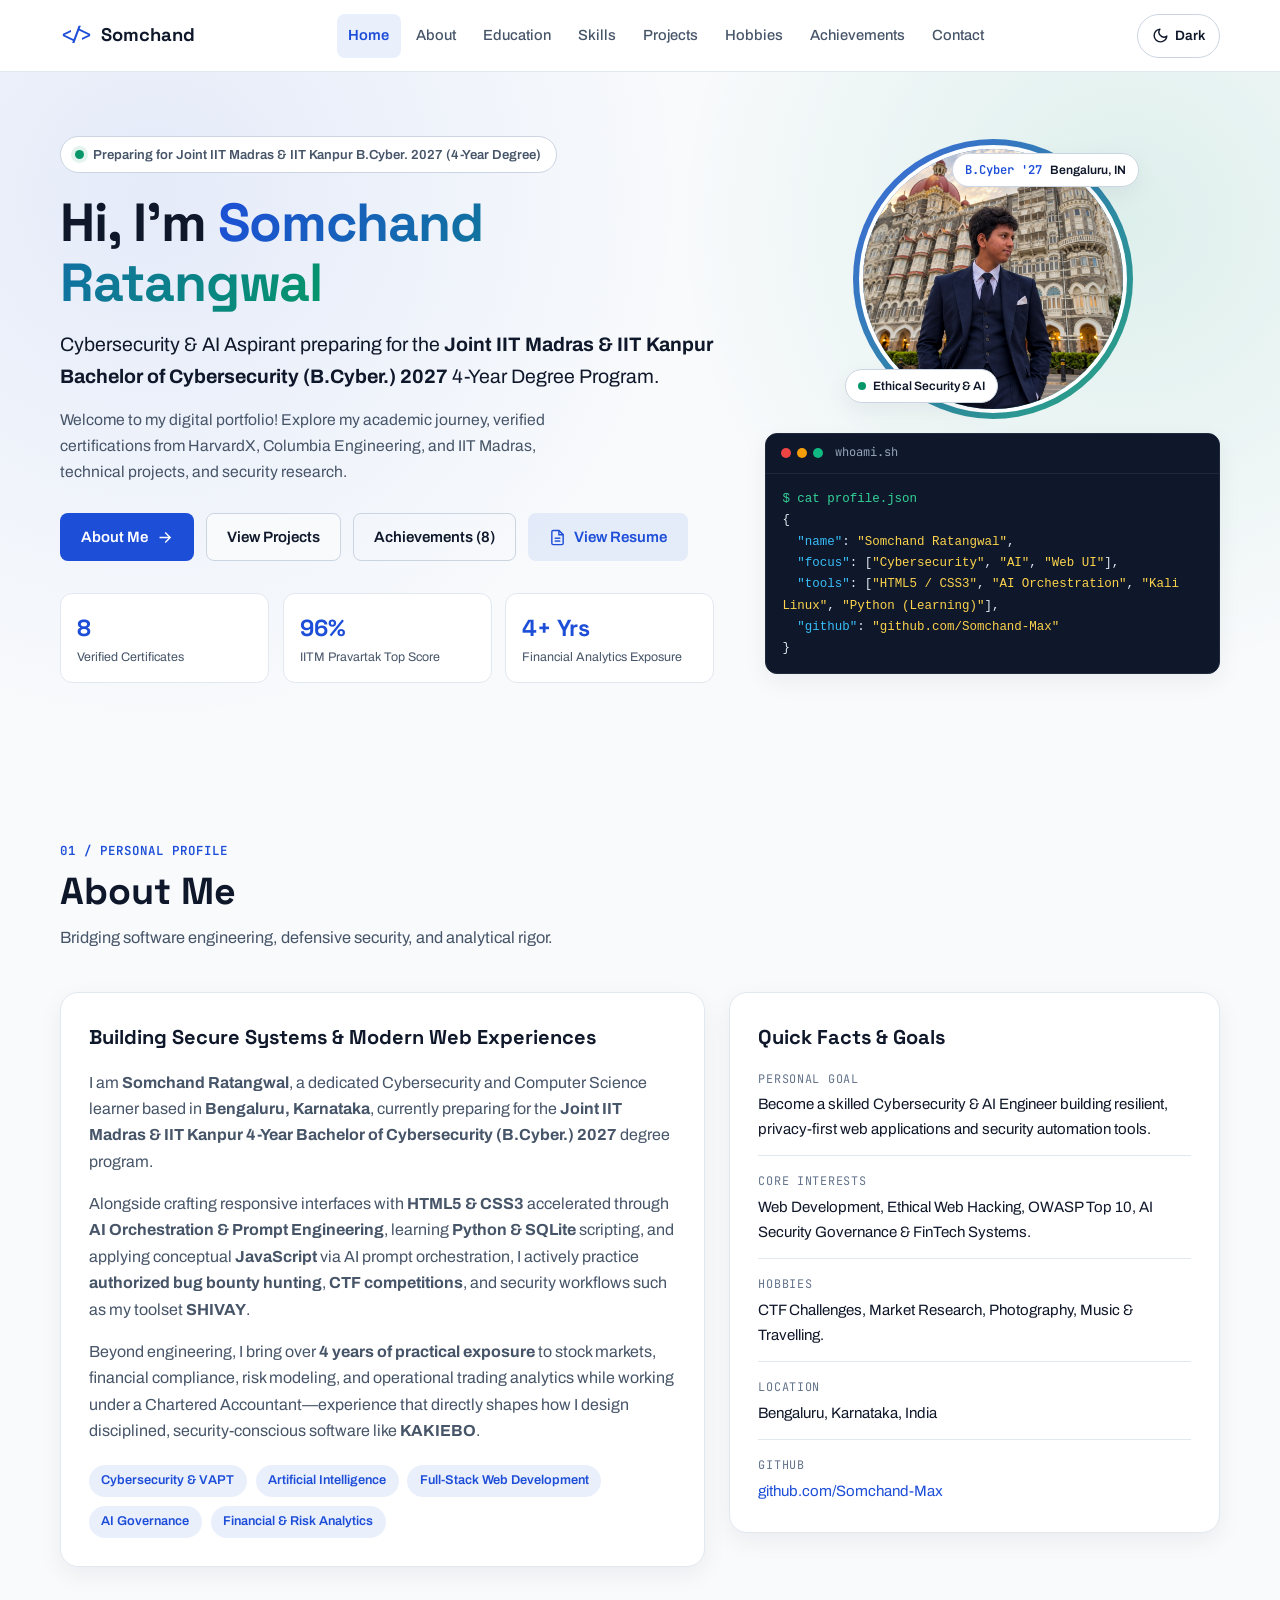
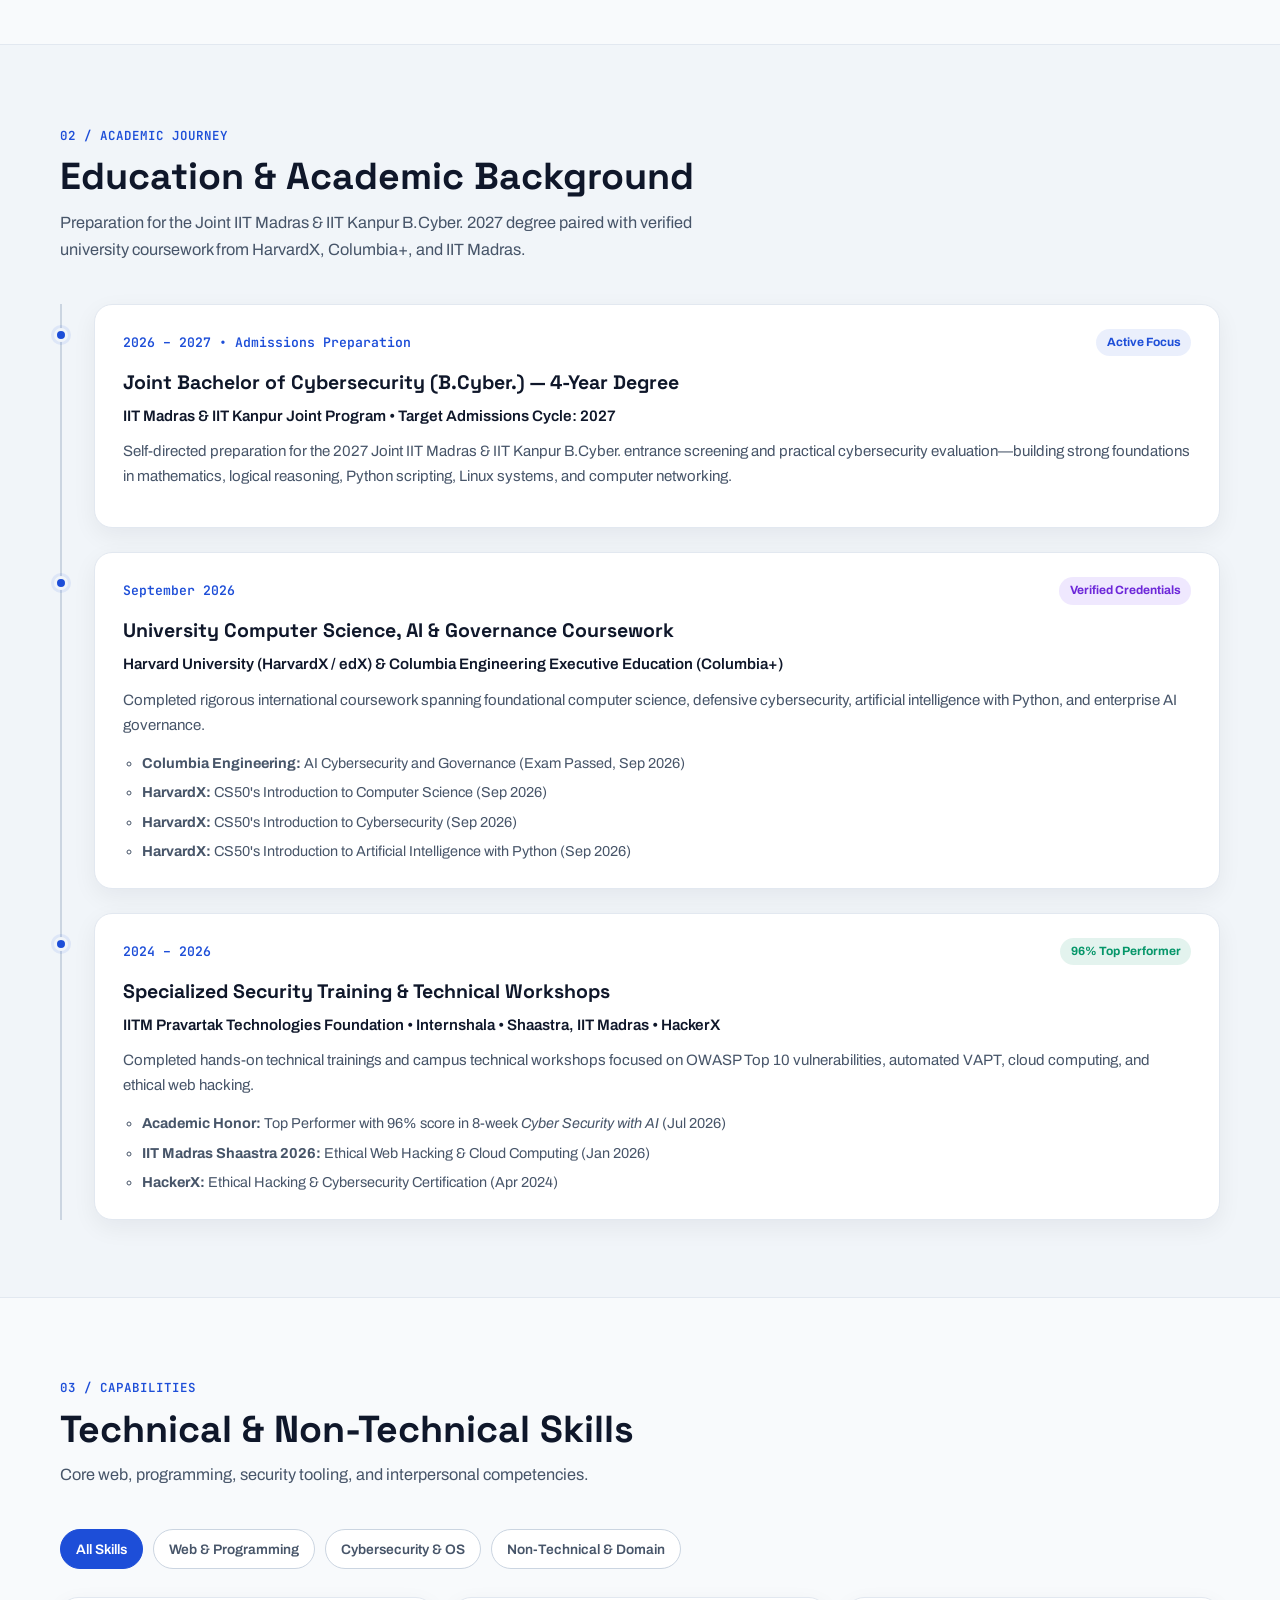
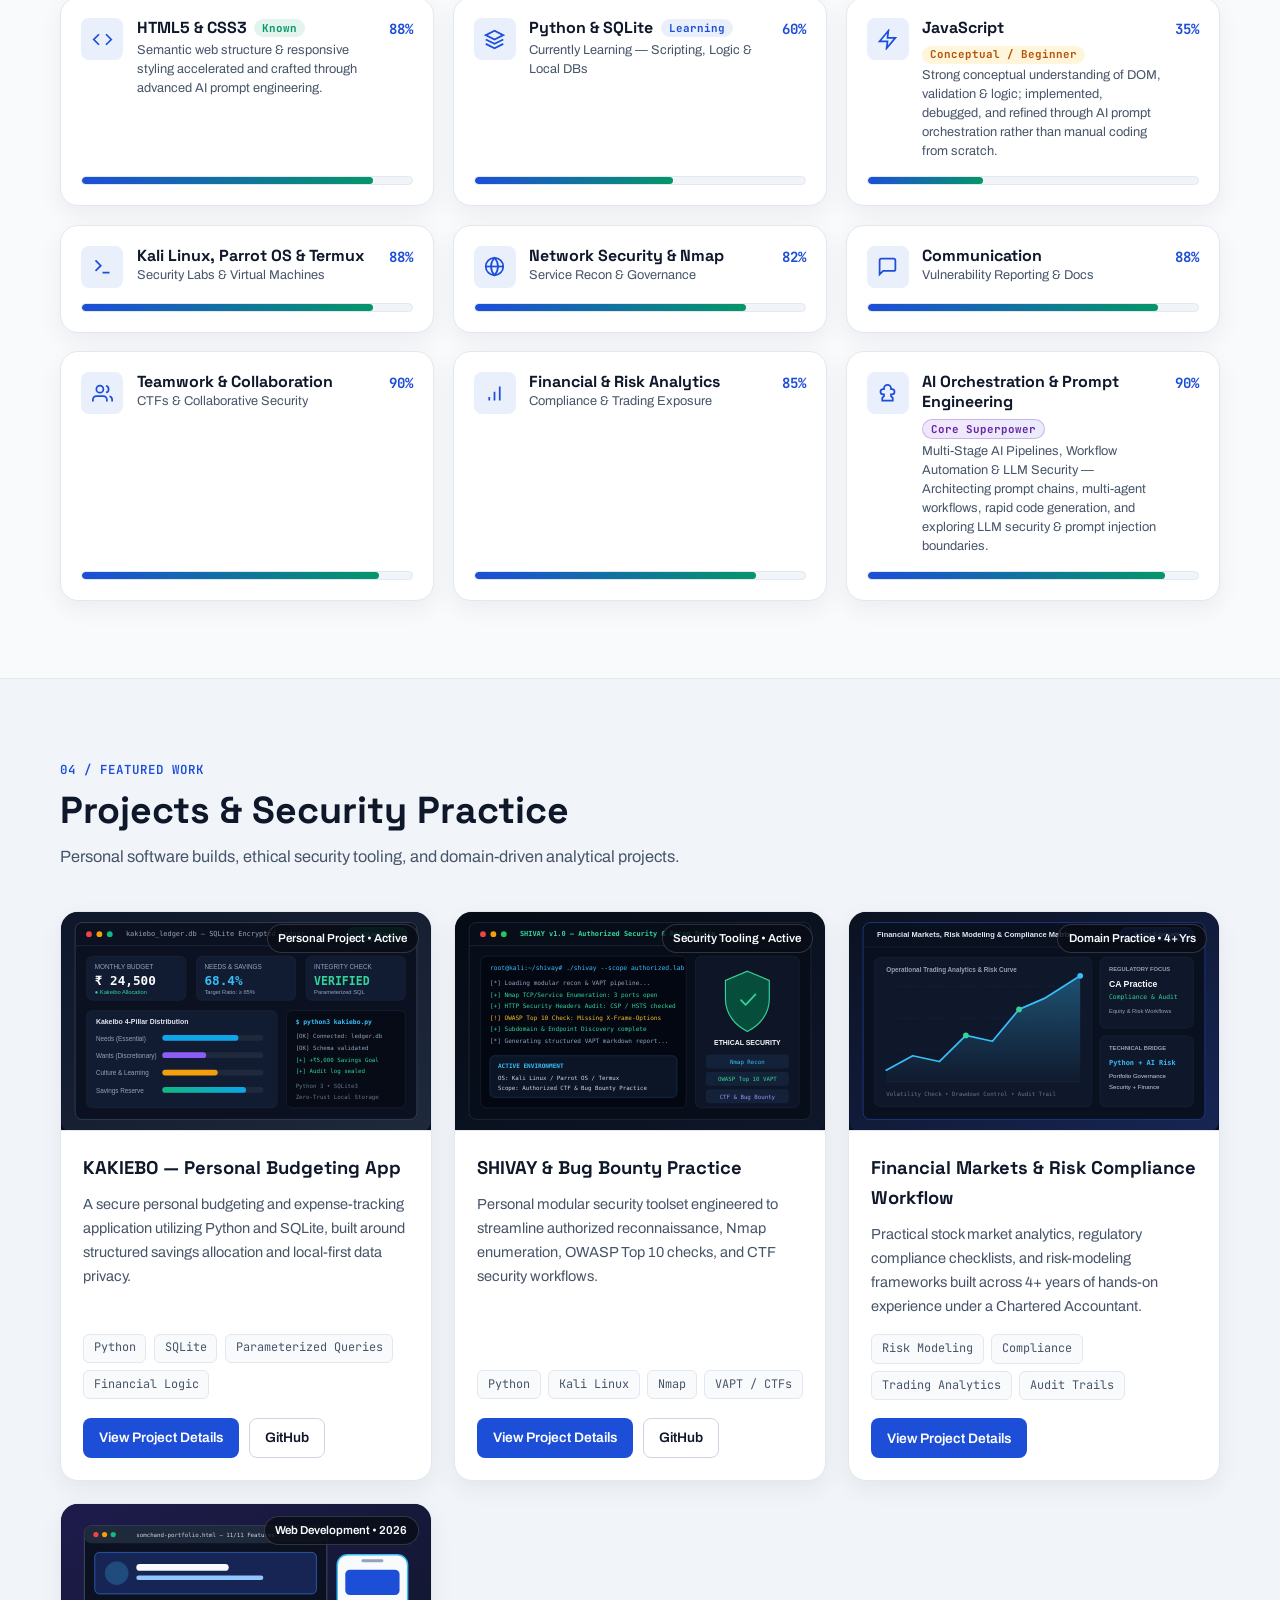
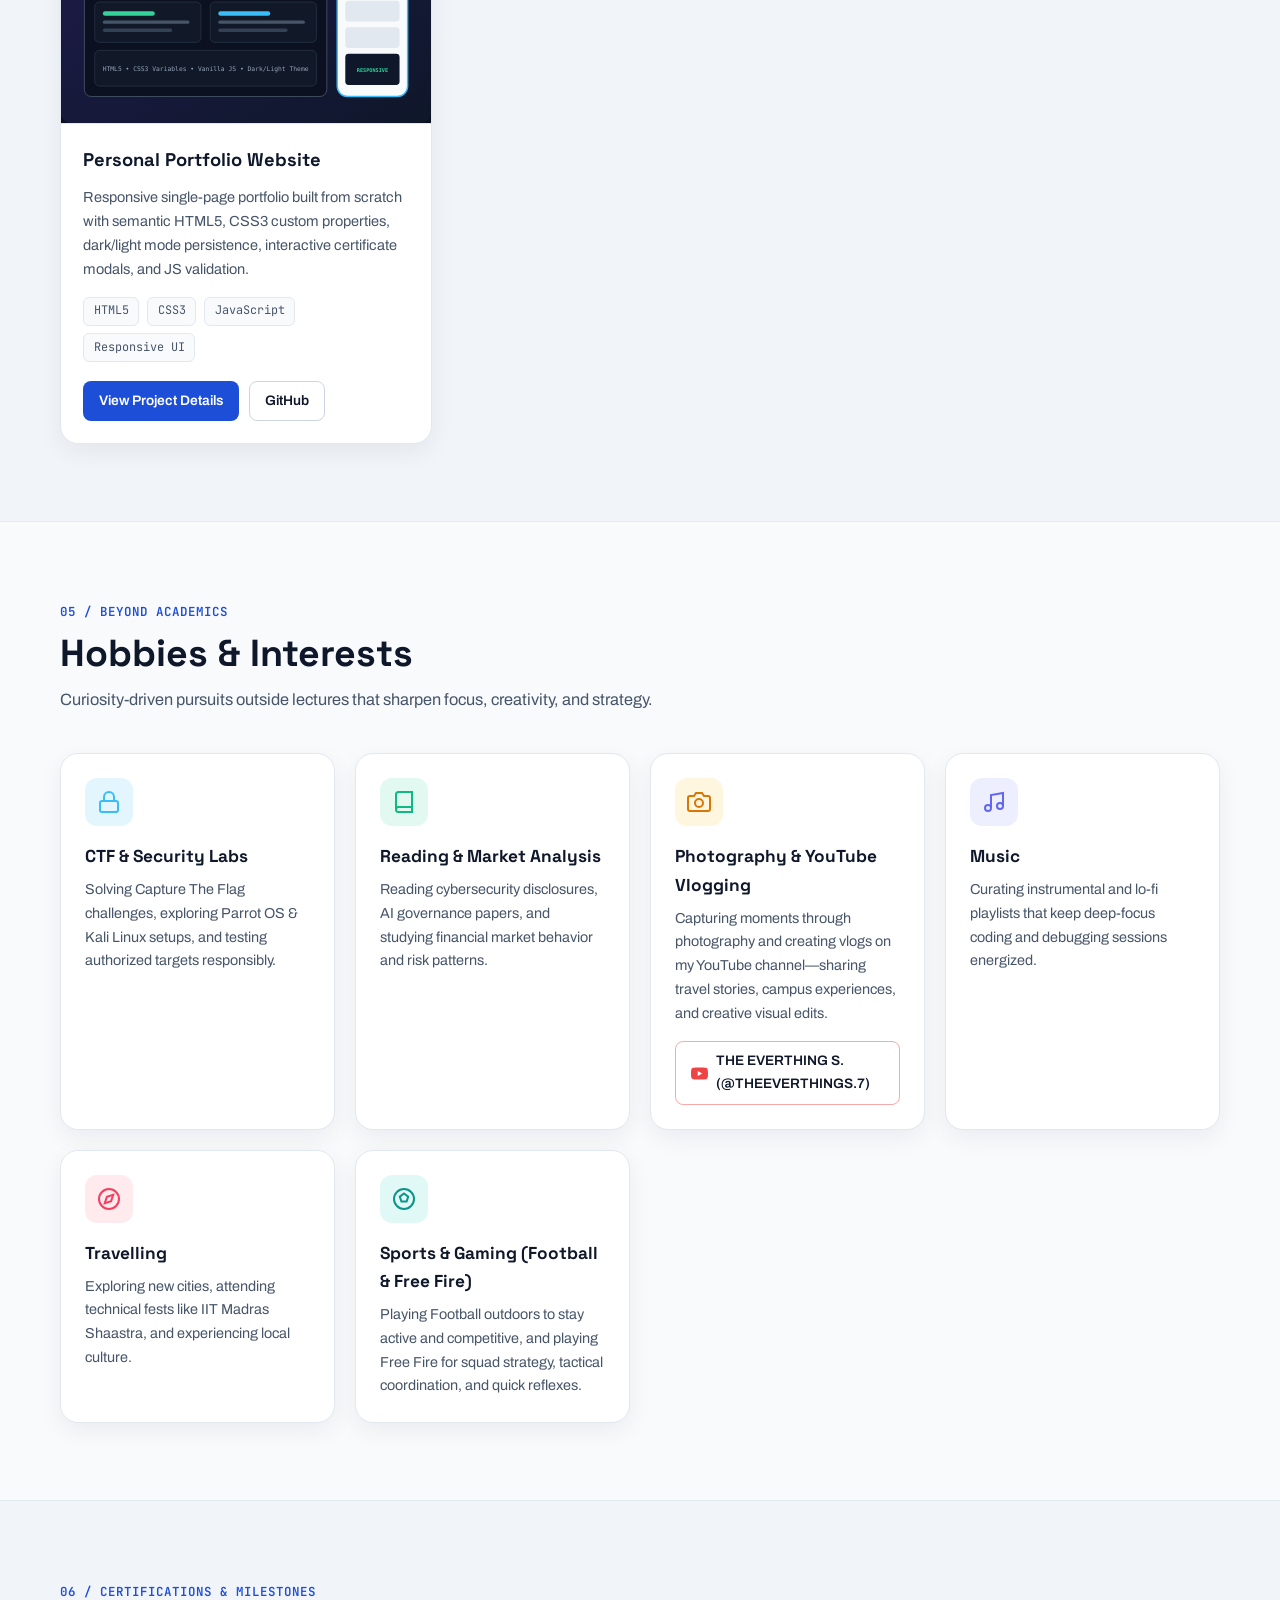
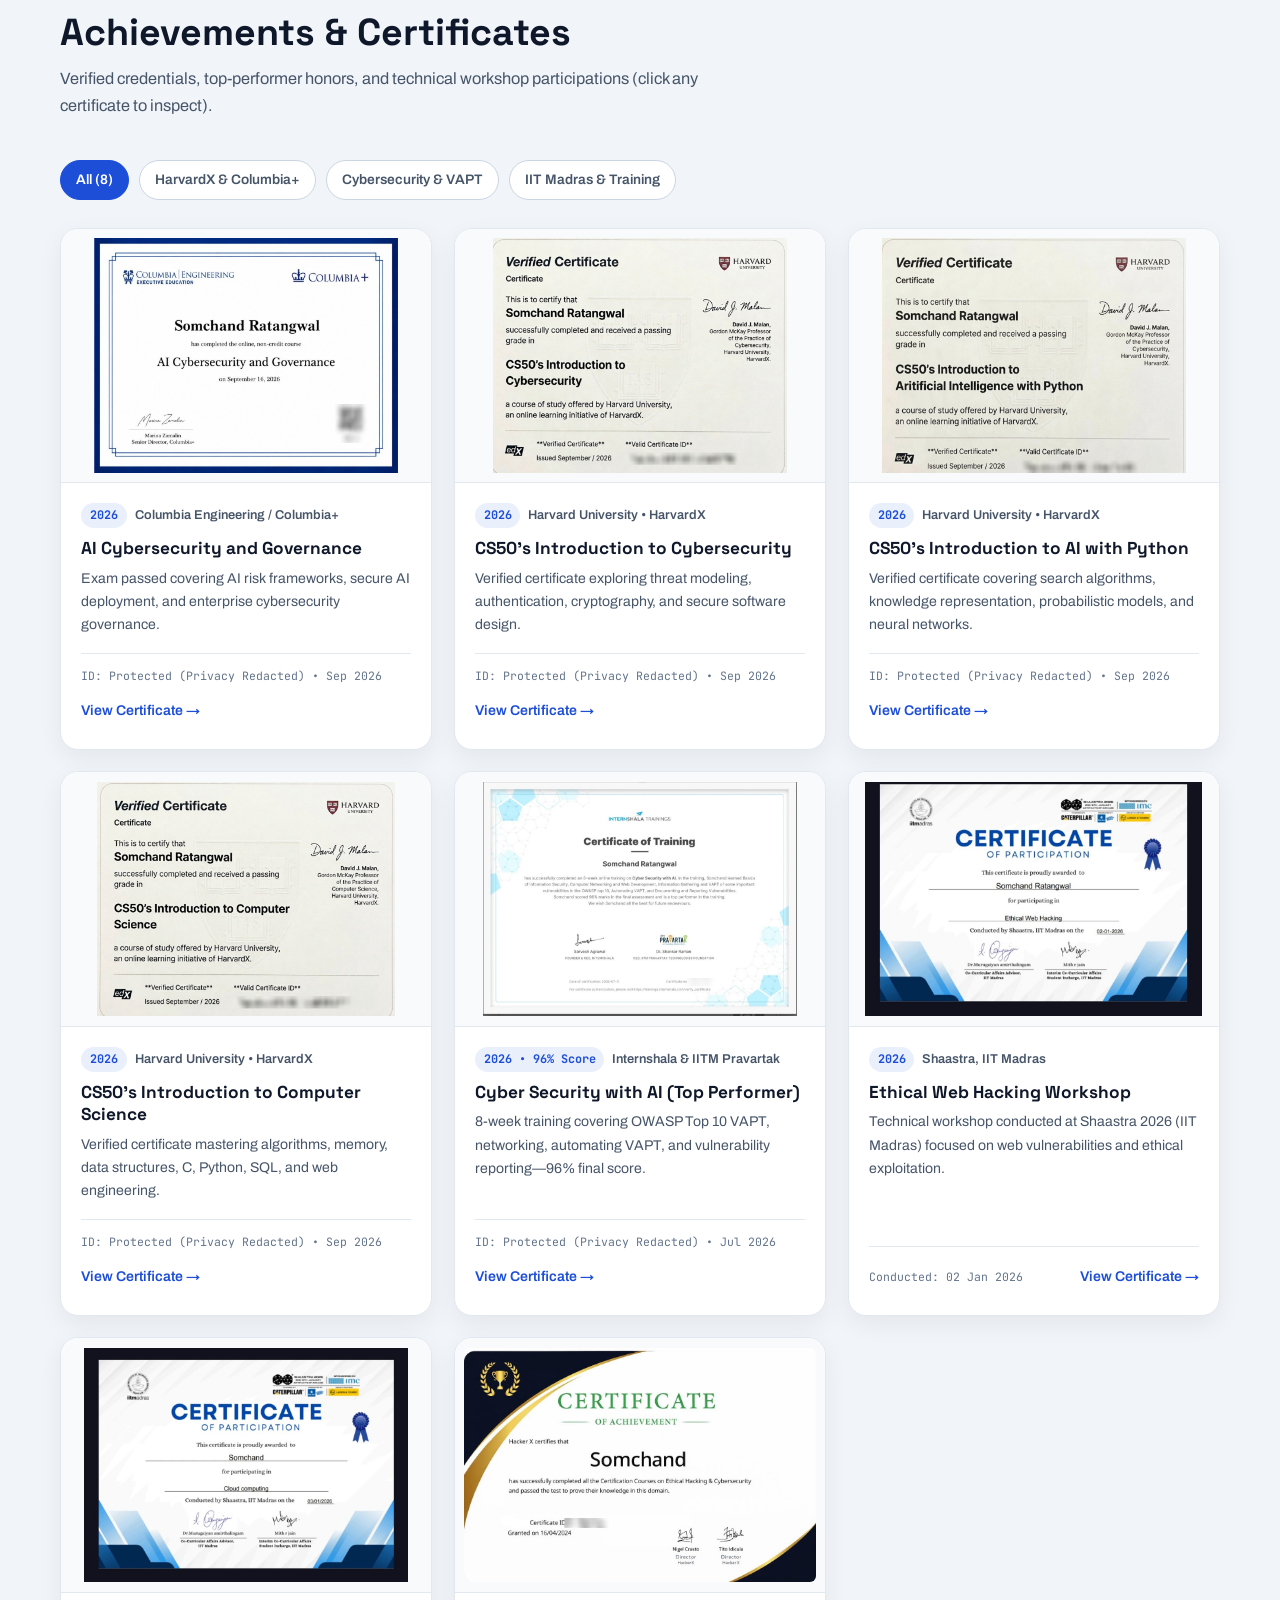
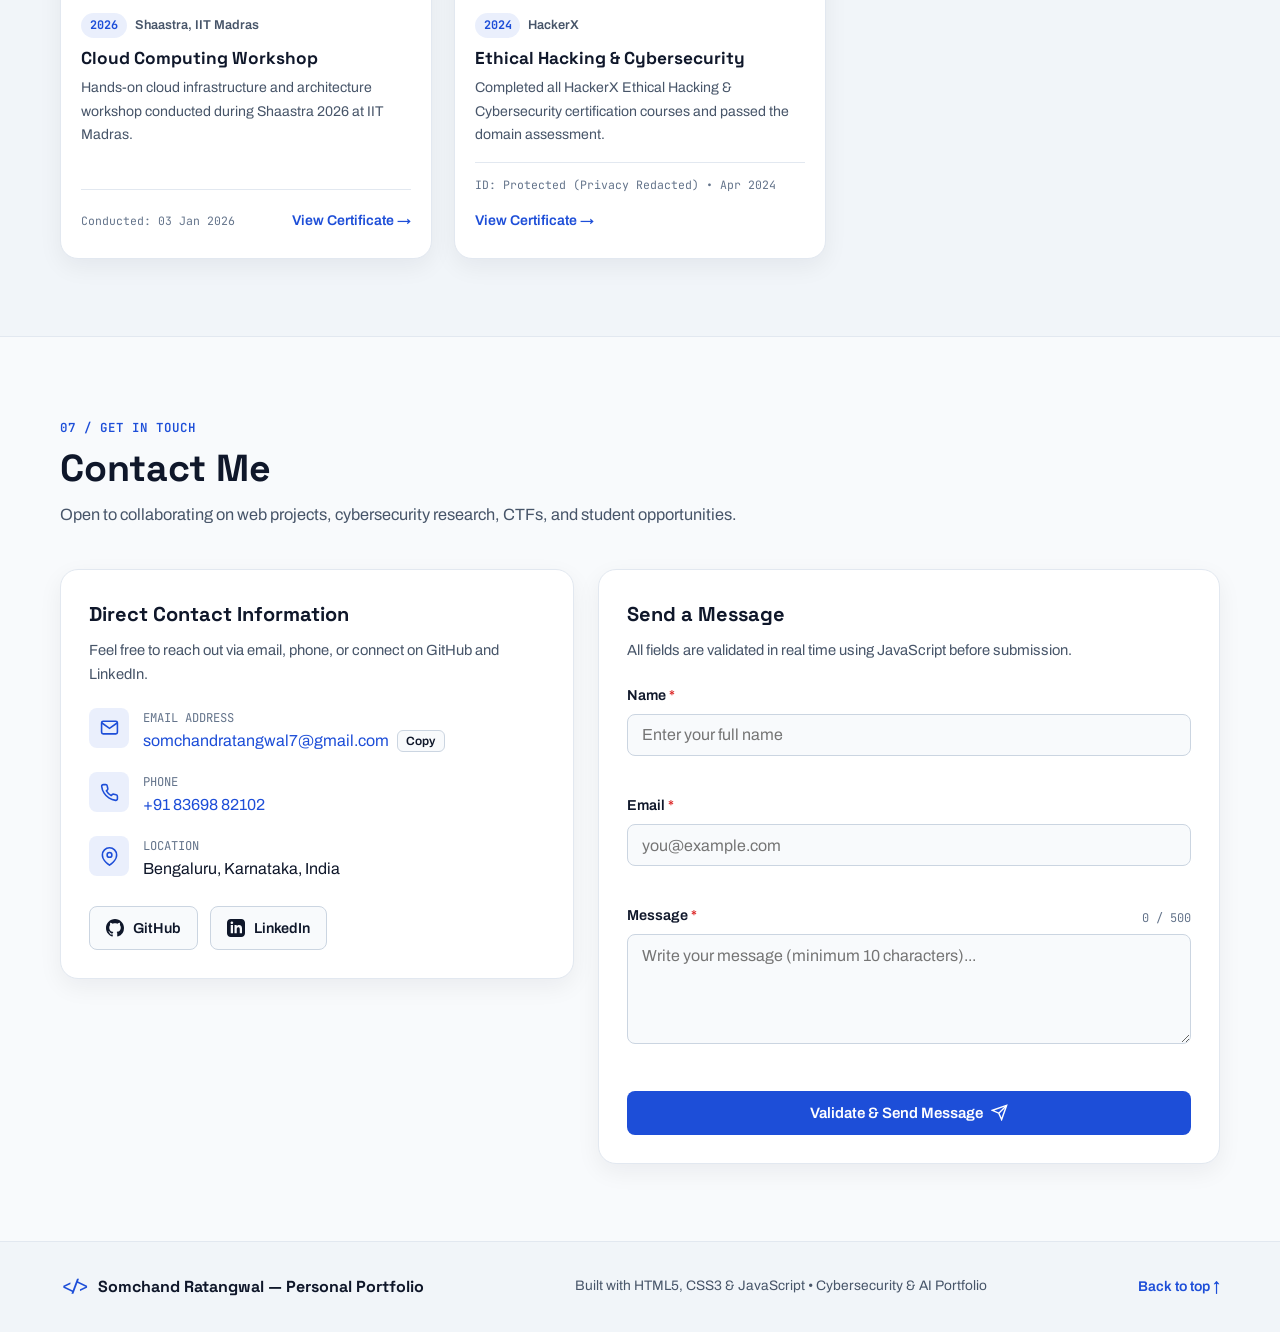
==== index.html @ d4f09bff "Add Personal Portfolio Website & Resume" ====
<!DOCTYPE html>
<html lang="en" data-theme="dark">
<head>
  <meta charset="UTF-8">
  <meta name="viewport" content="width=device-width, initial-scale=1.0">
  <meta name="description" content="Personal Portfolio Website of Somchand Ratangwal — Cybersecurity & AI Enthusiast preparing for the Joint IIT Madras & IIT Kanpur 4-Year Bachelor of Cybersecurity (B.Cyber.) 2027 program.">
  <title>Somchand Ratangwal | Cybersecurity &amp; AI Portfolio</title>

  <!-- Google Fonts (with graceful system fallbacks) -->
  <link rel="preconnect" href="https://fonts.googleapis.com">
  <link rel="preconnect" href="https://fonts.gstatic.com" crossorigin>
  <link href="https://fonts.googleapis.com/css2?family=Archivo:wght@400;500;600;700&family=JetBrains+Mono:wght@400;500;600&family=Space+Grotesk:wght@500;600;700&display=swap" rel="stylesheet">

  <link rel="stylesheet" href="css/styles.css">

  <!-- Prevent theme flash before first paint -->
  <script>
    (function () {
      try {
        var saved = localStorage.getItem('portfolio-theme');
        if (saved === 'light' || saved === 'dark') {
          document.documentElement.setAttribute('data-theme', saved);
        } else if (window.matchMedia && window.matchMedia('(prefers-color-scheme: light)').matches) {
          document.documentElement.setAttribute('data-theme', 'light');
        }
      } catch (e) {}
    })();
  </script>
</head>
<body>
  <a href="#main-content" class="skip-link">Skip to main content</a>
  <div class="scroll-progress" id="scroll-progress" aria-hidden="true"></div>

  <!-- Feature 10: Interactive Navigation + Feature 9: Dark/Light Mode Switcher -->
  <header class="site-header" id="site-header">
    <div class="container nav-container">
      <a href="#home" class="brand" aria-label="Somchand Ratangwal Home">
        <span class="brand-code">&lt;/&gt;</span>
        <span class="brand-name">Somchand</span>
      </a>

      <nav class="main-nav" id="main-nav" aria-label="Primary Navigation">
        <ul class="nav-list" id="nav-list">
          <li><a href="#home" class="nav-link active" data-section="home">Home</a></li>
          <li><a href="#about" class="nav-link" data-section="about">About</a></li>
          <li><a href="#education" class="nav-link" data-section="education">Education</a></li>
          <li><a href="#skills" class="nav-link" data-section="skills">Skills</a></li>
          <li><a href="#projects" class="nav-link" data-section="projects">Projects</a></li>
          <li><a href="#hobbies" class="nav-link" data-section="hobbies">Hobbies</a></li>
          <li><a href="#achievements" class="nav-link" data-section="achievements">Achievements</a></li>
          <li><a href="#contact" class="nav-link" data-section="contact">Contact</a></li>
        </ul>
      </nav>

      <div class="nav-actions">
        <button
          type="button"
          class="theme-toggle"
          id="theme-toggle"
          aria-label="Switch to Light Mode"
          aria-pressed="false"
          title="Toggle Dark / Light Mode"
        >
          <svg class="icon-sun" viewBox="0 0 24 24" fill="none" stroke="currentColor" stroke-width="2" stroke-linecap="round" stroke-linejoin="round" aria-hidden="true">
            <circle cx="12" cy="12" r="4"></circle>
            <path d="M12 2v2M12 20v2M4.93 4.93l1.41 1.41M17.66 17.66l1.41 1.41M2 12h2M20 12h2M6.34 17.66l-1.41 1.41M19.07 4.93l-1.41 1.41"></path>
          </svg>
          <svg class="icon-moon" viewBox="0 0 24 24" fill="none" stroke="currentColor" stroke-width="2" stroke-linecap="round" stroke-linejoin="round" aria-hidden="true">
            <path d="M21 12.79A9 9 0 1 1 11.21 3 7 7 0 0 0 21 12.79z"></path>
          </svg>
          <span class="theme-label" id="theme-label">Light</span>
        </button>

        <button
          type="button"
          class="menu-toggle"
          id="menu-toggle"
          aria-label="Open navigation menu"
          aria-expanded="false"
          aria-controls="main-nav"
        >
          <span class="menu-bar"></span>
          <span class="menu-bar"></span>
          <span class="menu-bar"></span>
        </button>
      </div>
    </div>
  </header>

  <main id="main-content">
    <!-- Feature 1: Home Section -->
    <section id="home" class="hero-section">
      <div class="container hero-grid">
        <div class="hero-content">
          <div class="hero-badge">
            <span class="status-dot" aria-hidden="true"></span>
            <span>Preparing for Joint IIT Madras &amp; IIT Kanpur B.Cyber. 2027 (4-Year Degree)</span>
          </div>

          <h1 class="hero-title">
            Hi, I&apos;m <span class="gradient-text">Somchand Ratangwal</span>
          </h1>

          <p class="hero-subtitle">
            Cybersecurity &amp; AI Aspirant preparing for the
            <strong>Joint IIT Madras &amp; IIT Kanpur Bachelor of Cybersecurity (B.Cyber.) 2027</strong>
            4-Year Degree Program.
          </p>

          <p class="hero-welcome">
            Welcome to my digital portfolio! Explore my academic journey, verified certifications from
            HarvardX, Columbia Engineering, and IIT Madras, technical projects, and security research.
          </p>

          <div class="hero-cta-group">
            <a href="#about" class="btn btn-primary">
              <span>About Me</span>
              <svg viewBox="0 0 24 24" fill="none" stroke="currentColor" stroke-width="2" aria-hidden="true"><path d="M5 12h14M13 5l7 7-7 7"/></svg>
            </a>
            <a href="#projects" class="btn btn-secondary">
              <span>View Projects</span>
            </a>
            <a href="#achievements" class="btn btn-outline">
              <span>Achievements (8)</span>
            </a>
            <button type="button" class="btn btn-ghost" id="open-resume-btn">
              <svg viewBox="0 0 24 24" fill="none" stroke="currentColor" stroke-width="2" aria-hidden="true"><path d="M14 2H6a2 2 0 0 0-2 2v16a2 2 0 0 0 2 2h12a2 2 0 0 0 2-2V8z"/><polyline points="14 2 14 8 20 8"/><line x1="16" y1="13" x2="8" y2="13"/><line x1="16" y1="17" x2="8" y2="17"/></svg>
              <span>View Resume</span>
            </button>
          </div>

          <div class="hero-metrics" aria-label="Profile Highlights">
            <div class="metric-card">
              <span class="metric-value">8</span>
              <span class="metric-label">Verified Certificates</span>
            </div>
            <div class="metric-card">
              <span class="metric-value">96%</span>
              <span class="metric-label">IITM Pravartak Top Score</span>
            </div>
            <div class="metric-card">
              <span class="metric-value">4+ Yrs</span>
              <span class="metric-label">Financial Analytics Exposure</span>
            </div>
          </div>
        </div>

        <div class="hero-visual">
          <div class="profile-frame">
            <div class="profile-glow" aria-hidden="true"></div>
            <img
              src="assets/images/profile.png"
              alt="Portrait of Somchand Ratangwal"
              class="profile-avatar"
              width="800"
              height="800"
            >
            <div class="floating-pill pill-top">
              <span class="mono-tag">B.Cyber &apos;27</span>
              <span>Bengaluru, IN</span>
            </div>
            <div class="floating-pill pill-bottom">
              <span class="shield-dot" aria-hidden="true"></span>
              <span>Ethical Security &amp; AI</span>
            </div>
          </div>

          <div class="terminal-card" aria-label="Quick Developer Summary">
            <div class="terminal-header">
              <span class="dot red"></span>
              <span class="dot amber"></span>
              <span class="dot green"></span>
              <span class="terminal-title">whoami.sh</span>
            </div>
            <pre class="terminal-body"><code><span class="t-cmd">$ cat profile.json</span>
{
  <span class="t-key">"name"</span>: <span class="t-str">"Somchand Ratangwal"</span>,
  <span class="t-key">"focus"</span>: [<span class="t-str">"Cybersecurity"</span>, <span class="t-str">"AI"</span>, <span class="t-str">"Web UI"</span>],
  <span class="t-key">"tools"</span>: [<span class="t-str">"HTML5 / CSS3"</span>, <span class="t-str">"AI Orchestration"</span>, <span class="t-str">"Kali Linux"</span>, <span class="t-str">"Python (Learning)"</span>],
  <span class="t-key">"github"</span>: <span class="t-str">"github.com/Somchand-Max"</span>
}</code></pre>
          </div>
        </div>
      </div>
    </section>

    <!-- Feature 2: About Me Section -->
    <section id="about" class="section">
      <div class="container">
        <div class="section-head">
          <span class="section-eyebrow">01 / PERSONAL PROFILE</span>
          <h2 class="section-title">About Me</h2>
          <p class="section-subtitle">
            Bridging software engineering, defensive security, and analytical rigor.
          </p>
        </div>

        <div class="about-grid">
          <article class="card about-story">
            <h3>Building Secure Systems &amp; Modern Web Experiences</h3>
            <p>
              I am <strong>Somchand Ratangwal</strong>, a dedicated Cybersecurity and Computer Science
              learner based in <strong>Bengaluru, Karnataka</strong>, currently preparing for the
              <strong>Joint IIT Madras &amp; IIT Kanpur 4-Year Bachelor of Cybersecurity (B.Cyber.) 2027</strong>
              degree program.
            </p>
            <p>
              Alongside crafting responsive interfaces with <strong>HTML5 &amp; CSS3</strong> accelerated
              through <strong>AI Orchestration &amp; Prompt Engineering</strong>, learning
              <strong>Python &amp; SQLite</strong> scripting, and applying conceptual <strong>JavaScript</strong>
              via AI prompt orchestration, I actively practice <strong>authorized bug bounty hunting</strong>,
              <strong>CTF competitions</strong>, and security workflows such as my toolset <strong>SHIVAY</strong>.
            </p>
            <p>
              Beyond engineering, I bring over <strong>4 years of practical exposure</strong> to
              stock markets, financial compliance, risk modeling, and operational trading analytics
              while working under a Chartered Accountant—experience that directly shapes how I
              design disciplined, security-conscious software like <strong>KAKIEBO</strong>.
            </p>

            <div class="focus-tags" aria-label="Areas of Interest">
              <span class="tag">Cybersecurity &amp; VAPT</span>
              <span class="tag">Artificial Intelligence</span>
              <span class="tag">Full-Stack Web Development</span>
              <span class="tag">AI Governance</span>
              <span class="tag">Financial &amp; Risk Analytics</span>
            </div>
          </article>

          <aside class="about-side">
            <div class="card info-panel">
              <h3>Quick Facts &amp; Goals</h3>
              <dl class="fact-list">
                <div class="fact-row">
                  <dt>Personal Goal</dt>
                  <dd>Become a skilled Cybersecurity &amp; AI Engineer building resilient, privacy-first web applications and security automation tools.</dd>
                </div>
                <div class="fact-row">
                  <dt>Core Interests</dt>
                  <dd>Web Development, Ethical Web Hacking, OWASP Top 10, AI Security Governance &amp; FinTech Systems.</dd>
                </div>
                <div class="fact-row">
                  <dt>Hobbies</dt>
                  <dd>CTF Challenges, Market Research, Photography, Music &amp; Travelling.</dd>
                </div>
                <div class="fact-row">
                  <dt>Location</dt>
                  <dd>Bengaluru, Karnataka, India</dd>
                </div>
                <div class="fact-row">
                  <dt>GitHub</dt>
                  <dd><a href="https://github.com/Somchand-Max" target="_blank" rel="noopener noreferrer">github.com/Somchand-Max</a></dd>
                </div>
              </dl>
            </div>
          </aside>
        </div>
      </div>
    </section>

    <!-- Feature 3: Education Section -->
    <section id="education" class="section section-alt">
      <div class="container">
        <div class="section-head">
          <span class="section-eyebrow">02 / ACADEMIC JOURNEY</span>
          <h2 class="section-title">Education &amp; Academic Background</h2>
          <p class="section-subtitle">
            Preparation for the Joint IIT Madras &amp; IIT Kanpur B.Cyber. 2027 degree paired with verified university coursework from HarvardX, Columbia+, and IIT Madras.
          </p>
        </div>

        <ol class="timeline">
          <li class="timeline-item">
            <div class="timeline-marker" aria-hidden="true"></div>
            <article class="card timeline-card">
              <div class="timeline-top">
                <span class="timeline-period">2026 – 2027 • Admissions Preparation</span>
                <span class="badge badge-primary">Active Focus</span>
              </div>
              <h3>Joint Bachelor of Cybersecurity (B.Cyber.) — 4-Year Degree</h3>
              <p class="timeline-org">
                IIT Madras &amp; IIT Kanpur Joint Program • Target Admissions Cycle: 2027
              </p>
              <p class="timeline-desc">
                Self-directed preparation for the 2027 Joint IIT Madras &amp; IIT Kanpur B.Cyber.
                entrance screening and practical cybersecurity evaluation—building strong foundations
                in mathematics, logical reasoning, Python scripting, Linux systems, and computer networking.
              </p>
            </article>
          </li>

          <li class="timeline-item">
            <div class="timeline-marker" aria-hidden="true"></div>
            <article class="card timeline-card">
              <div class="timeline-top">
                <span class="timeline-period">September 2026</span>
                <span class="badge badge-accent">Verified Credentials</span>
              </div>
              <h3>University Computer Science, AI &amp; Governance Coursework</h3>
              <p class="timeline-org">
                Harvard University (HarvardX / edX) &amp; Columbia Engineering Executive Education (Columbia+)
              </p>
              <p class="timeline-desc">
                Completed rigorous international coursework spanning foundational computer science,
                defensive cybersecurity, artificial intelligence with Python, and enterprise AI governance.
              </p>
              <ul class="timeline-highlights">
                <li><strong>Columbia Engineering:</strong> AI Cybersecurity and Governance (Exam Passed, Sep 2026)</li>
                <li><strong>HarvardX:</strong> CS50&apos;s Introduction to Computer Science (Sep 2026)</li>
                <li><strong>HarvardX:</strong> CS50&apos;s Introduction to Cybersecurity (Sep 2026)</li>
                <li><strong>HarvardX:</strong> CS50&apos;s Introduction to Artificial Intelligence with Python (Sep 2026)</li>
              </ul>
            </article>
          </li>

          <li class="timeline-item">
            <div class="timeline-marker" aria-hidden="true"></div>
            <article class="card timeline-card">
              <div class="timeline-top">
                <span class="timeline-period">2024 – 2026</span>
                <span class="badge badge-success">96% Top Performer</span>
              </div>
              <h3>Specialized Security Training &amp; Technical Workshops</h3>
              <p class="timeline-org">
                IITM Pravartak Technologies Foundation • Internshala • Shaastra, IIT Madras • HackerX
              </p>
              <p class="timeline-desc">
                Completed hands-on technical trainings and campus technical workshops focused on
                OWASP Top 10 vulnerabilities, automated VAPT, cloud computing, and ethical web hacking.
              </p>
              <ul class="timeline-highlights">
                <li><strong>Academic Honor:</strong> Top Performer with 96% score in 8-week <em>Cyber Security with AI</em> (Jul 2026)</li>
                <li><strong>IIT Madras Shaastra 2026:</strong> Ethical Web Hacking &amp; Cloud Computing (Jan 2026)</li>
                <li><strong>HackerX:</strong> Ethical Hacking &amp; Cybersecurity Certification (Apr 2024)</li>
              </ul>
            </article>
          </li>
        </ol>
      </div>
    </section>

    <!-- Feature 4: Skills Section -->
    <section id="skills" class="section">
      <div class="container">
        <div class="section-head">
          <span class="section-eyebrow">03 / CAPABILITIES</span>
          <h2 class="section-title">Technical &amp; Non-Technical Skills</h2>
          <p class="section-subtitle">
            Core web, programming, security tooling, and interpersonal competencies.
          </p>
        </div>

        <div class="filter-bar" role="group" aria-label="Filter skills by category">
          <button type="button" class="filter-btn active" data-skill-filter="all" aria-pressed="true">All Skills</button>
          <button type="button" class="filter-btn" data-skill-filter="web-dev" aria-pressed="false">Web &amp; Programming</button>
          <button type="button" class="filter-btn" data-skill-filter="security" aria-pressed="false">Cybersecurity &amp; OS</button>
          <button type="button" class="filter-btn" data-skill-filter="soft" aria-pressed="false">Non-Technical &amp; Domain</button>
        </div>

        <div class="skills-grid" id="skills-grid">
          <!-- Web & Programming -->
          <article class="card skill-card" data-skill-category="web-dev">
            <div class="skill-top">
              <div class="skill-icon" aria-hidden="true">
                <svg viewBox="0 0 24 24" fill="none" stroke="currentColor" stroke-width="2"><polyline points="16 18 22 12 16 6"/><polyline points="8 6 2 12 8 18"/></svg>
              </div>
              <div class="skill-meta">
                <div class="skill-title-row">
                  <h3>HTML5 &amp; CSS3</h3>
                  <span class="skill-level-badge level-strong">Known</span>
                </div>
                <span>Semantic web structure &amp; responsive styling accelerated and crafted through advanced AI prompt engineering.</span>
              </div>
              <span class="skill-percent">88%</span>
            </div>
            <div class="progress-track" role="progressbar" aria-valuenow="88" aria-valuemin="0" aria-valuemax="100" aria-label="HTML5 and CSS3 proficiency 88 percent">
              <div class="progress-fill" data-level="88"></div>
            </div>
          </article>

          <article class="card skill-card" data-skill-category="web-dev">
            <div class="skill-top">
              <div class="skill-icon" aria-hidden="true">
                <svg viewBox="0 0 24 24" fill="none" stroke="currentColor" stroke-width="2"><path d="M12 2L2 7l10 5 10-5-10-5z"/><path d="M2 17l10 5 10-5"/><path d="M2 12l10 5 10-5"/></svg>
              </div>
              <div class="skill-meta">
                <div class="skill-title-row">
                  <h3>Python &amp; SQLite</h3>
                  <span class="skill-level-badge level-learning">Learning</span>
                </div>
                <span>Currently Learning — Scripting, Logic &amp; Local DBs</span>
              </div>
              <span class="skill-percent">60%</span>
            </div>
            <div class="progress-track" role="progressbar" aria-valuenow="60" aria-valuemin="0" aria-valuemax="100" aria-label="Python and SQLite proficiency 60 percent">
              <div class="progress-fill" data-level="60"></div>
            </div>
          </article>

          <article class="card skill-card" data-skill-category="web-dev">
            <div class="skill-top">
              <div class="skill-icon" aria-hidden="true">
                <svg viewBox="0 0 24 24" fill="none" stroke="currentColor" stroke-width="2"><polygon points="13 2 3 14 12 14 11 22 21 10 12 10 13 2"/></svg>
              </div>
              <div class="skill-meta">
                <div class="skill-title-row">
                  <h3>JavaScript</h3>
                  <span class="skill-level-badge level-beginner">Conceptual / Beginner</span>
                </div>
                <span>Strong conceptual understanding of DOM, validation &amp; logic; implemented, debugged, and refined through AI prompt orchestration rather than manual coding from scratch.</span>
              </div>
              <span class="skill-percent">35%</span>
            </div>
            <div class="progress-track" role="progressbar" aria-valuenow="35" aria-valuemin="0" aria-valuemax="100" aria-label="JavaScript proficiency 35 percent">
              <div class="progress-fill" data-level="35"></div>
            </div>
          </article>

          <!-- Cybersecurity & OS -->
          <article class="card skill-card" data-skill-category="security">
            <div class="skill-top">
              <div class="skill-icon" aria-hidden="true">
                <svg viewBox="0 0 24 24" fill="none" stroke="currentColor" stroke-width="2"><polyline points="4 17 10 11 4 5"/><line x1="12" y1="19" x2="20" y2="19"/></svg>
              </div>
              <div class="skill-meta">
                <h3>Kali Linux, Parrot OS &amp; Termux</h3>
                <span>Security Labs &amp; Virtual Machines</span>
              </div>
              <span class="skill-percent">88%</span>
            </div>
            <div class="progress-track" role="progressbar" aria-valuenow="88" aria-valuemin="0" aria-valuemax="100" aria-label="Kali Linux, Parrot OS and Termux proficiency 88 percent">
              <div class="progress-fill" data-level="88"></div>
            </div>
          </article>

          <article class="card skill-card" data-skill-category="security">
            <div class="skill-top">
              <div class="skill-icon" aria-hidden="true">
                <svg viewBox="0 0 24 24" fill="none" stroke="currentColor" stroke-width="2"><circle cx="12" cy="12" r="10"/><line x1="2" y1="12" x2="22" y2="12"/><path d="M12 2a15.3 15.3 0 0 1 4 10 15.3 15.3 0 0 1-4 10 15.3 15.3 0 0 1-4-10 15.3 15.3 0 0 1 4-10z"/></svg>
              </div>
              <div class="skill-meta">
                <h3>Network Security &amp; Nmap</h3>
                <span>Service Recon &amp; Governance</span>
              </div>
              <span class="skill-percent">82%</span>
            </div>
            <div class="progress-track" role="progressbar" aria-valuenow="82" aria-valuemin="0" aria-valuemax="100" aria-label="Network Security and Nmap proficiency 82 percent">
              <div class="progress-fill" data-level="82"></div>
            </div>
          </article>

          <!-- Non-Technical & Domain -->
          <article class="card skill-card" data-skill-category="soft">
            <div class="skill-top">
              <div class="skill-icon" aria-hidden="true">
                <svg viewBox="0 0 24 24" fill="none" stroke="currentColor" stroke-width="2"><path d="M21 15a2 2 0 0 1-2 2H7l-4 4V5a2 2 0 0 1 2-2h14a2 2 0 0 1 2 2z"/></svg>
              </div>
              <div class="skill-meta">
                <h3>Communication</h3>
                <span>Vulnerability Reporting &amp; Docs</span>
              </div>
              <span class="skill-percent">88%</span>
            </div>
            <div class="progress-track" role="progressbar" aria-valuenow="88" aria-valuemin="0" aria-valuemax="100" aria-label="Communication proficiency 88 percent">
              <div class="progress-fill" data-level="88"></div>
            </div>
          </article>

          <article class="card skill-card" data-skill-category="soft">
            <div class="skill-top">
              <div class="skill-icon" aria-hidden="true">
                <svg viewBox="0 0 24 24" fill="none" stroke="currentColor" stroke-width="2"><path d="M17 21v-2a4 4 0 0 0-4-4H5a4 4 0 0 0-4 4v2"/><circle cx="9" cy="7" r="4"/><path d="M23 21v-2a4 4 0 0 0-3-3.87"/><path d="M16 3.13a4 4 0 0 1 0 7.75"/></svg>
              </div>
              <div class="skill-meta">
                <h3>Teamwork &amp; Collaboration</h3>
                <span>CTFs &amp; Collaborative Security</span>
              </div>
              <span class="skill-percent">90%</span>
            </div>
            <div class="progress-track" role="progressbar" aria-valuenow="90" aria-valuemin="0" aria-valuemax="100" aria-label="Teamwork proficiency 90 percent">
              <div class="progress-fill" data-level="90"></div>
            </div>
          </article>

          <article class="card skill-card" data-skill-category="soft">
            <div class="skill-top">
              <div class="skill-icon" aria-hidden="true">
                <svg viewBox="0 0 24 24" fill="none" stroke="currentColor" stroke-width="2"><line x1="12" y1="20" x2="12" y2="10"/><line x1="18" y1="20" x2="18" y2="4"/><line x1="6" y1="20" x2="6" y2="16"/></svg>
              </div>
              <div class="skill-meta">
                <h3>Financial &amp; Risk Analytics</h3>
                <span>Compliance &amp; Trading Exposure</span>
              </div>
              <span class="skill-percent">85%</span>
            </div>
            <div class="progress-track" role="progressbar" aria-valuenow="85" aria-valuemin="0" aria-valuemax="100" aria-label="Financial and Risk Analytics proficiency 85 percent">
              <div class="progress-fill" data-level="85"></div>
            </div>
          </article>

          <!-- Core Superpower: AI Orchestration & Prompt Engineering -->
          <article class="card skill-card" data-skill-category="web-dev security">
            <div class="skill-top">
              <div class="skill-icon" aria-hidden="true">
                <svg viewBox="0 0 24 24" fill="none" stroke="currentColor" stroke-width="2"><path d="M12 2a4 4 0 0 1 4 4v1h1a3 3 0 0 1 0 6h-1v2l2 2v3H6v-3l2-2v-2H7a3 3 0 0 1 0-6h1V6a4 4 0 0 1 4-4z"/></svg>
              </div>
              <div class="skill-meta">
                <div class="skill-title-row">
                  <h3>AI Orchestration &amp; Prompt Engineering</h3>
                  <span class="skill-level-badge level-superpower">Core Superpower</span>
                </div>
                <span>Multi-Stage AI Pipelines, Workflow Automation &amp; LLM Security &mdash; Architecting prompt chains, multi-agent workflows, rapid code generation, and exploring LLM security &amp; prompt injection boundaries.</span>
              </div>
              <span class="skill-percent">90%</span>
            </div>
            <div class="progress-track" role="progressbar" aria-valuenow="90" aria-valuemin="0" aria-valuemax="100" aria-label="AI Orchestration and Prompt Engineering proficiency 90 percent">
              <div class="progress-fill" data-level="90"></div>
            </div>
          </article>
        </div>
      </div>
    </section>

    <!-- Feature 5: Projects Section -->
    <section id="projects" class="section section-alt">
      <div class="container">
        <div class="section-head">
          <span class="section-eyebrow">04 / FEATURED WORK</span>
          <h2 class="section-title">Projects &amp; Security Practice</h2>
          <p class="section-subtitle">
            Personal software builds, ethical security tooling, and domain-driven analytical projects.
          </p>
        </div>

        <div class="projects-grid">
          <article class="card project-card">
            <div class="project-media">
              <img src="assets/images/projects/kakiebo-budget-app.svg" alt="KAKIEBO Personal Budgeting App preview" loading="lazy">
              <span class="project-badge">Personal Project • Active</span>
            </div>
            <div class="project-body">
              <h3>KAKIEBO — Personal Budgeting App</h3>
              <p>
                A secure personal budgeting and expense-tracking application utilizing Python and SQLite,
                built around structured savings allocation and local-first data privacy.
              </p>
              <ul class="tech-list" aria-label="Technologies used">
                <li>Python</li>
                <li>SQLite</li>
                <li>Parameterized Queries</li>
                <li>Financial Logic</li>
              </ul>
              <div class="project-actions">
                <button type="button" class="btn btn-primary btn-sm project-detail-btn" data-project="kakiebo">
                  View Project Details
                </button>
                <a href="https://github.com/Somchand-Max" target="_blank" rel="noopener noreferrer" class="btn btn-outline btn-sm">
                  GitHub
                </a>
              </div>
            </div>
          </article>

          <article class="card project-card">
            <div class="project-media">
              <img src="assets/images/projects/shivay-security-toolkit.svg" alt="SHIVAY Security Toolset and Bug Bounty Practice preview" loading="lazy">
              <span class="project-badge">Security Tooling • Active</span>
            </div>
            <div class="project-body">
              <h3>SHIVAY &amp; Bug Bounty Practice</h3>
              <p>
                Personal modular security toolset engineered to streamline authorized reconnaissance,
                Nmap enumeration, OWASP Top 10 checks, and CTF security workflows.
              </p>
              <ul class="tech-list" aria-label="Technologies used">
                <li>Python</li>
                <li>Kali Linux</li>
                <li>Nmap</li>
                <li>VAPT / CTFs</li>
              </ul>
              <div class="project-actions">
                <button type="button" class="btn btn-primary btn-sm project-detail-btn" data-project="shivay">
                  View Project Details
                </button>
                <a href="https://github.com/Somchand-Max" target="_blank" rel="noopener noreferrer" class="btn btn-outline btn-sm">
                  GitHub
                </a>
              </div>
            </div>
          </article>

          <article class="card project-card">
            <div class="project-media">
              <img src="assets/images/projects/financial-analytics.svg" alt="Financial Markets Compliance and Risk Analytics preview" loading="lazy">
              <span class="project-badge">Domain Practice • 4+ Yrs</span>
            </div>
            <div class="project-body">
              <h3>Financial Markets &amp; Risk Compliance Workflow</h3>
              <p>
                Practical stock market analytics, regulatory compliance checklists, and risk-modeling
                frameworks built across 4+ years of hands-on experience under a Chartered Accountant.
              </p>
              <ul class="tech-list" aria-label="Technologies used">
                <li>Risk Modeling</li>
                <li>Compliance</li>
                <li>Trading Analytics</li>
                <li>Audit Trails</li>
              </ul>
              <div class="project-actions">
                <button type="button" class="btn btn-primary btn-sm project-detail-btn" data-project="financial">
                  View Project Details
                </button>
              </div>
            </div>
          </article>

          <article class="card project-card">
            <div class="project-media">
              <img src="assets/images/projects/portfolio-architecture.svg" alt="Personal Portfolio Website responsive preview" loading="lazy">
              <span class="project-badge">Web Development • 2026</span>
            </div>
            <div class="project-body">
              <h3>Personal Portfolio Website</h3>
              <p>
                Responsive single-page portfolio built from scratch with semantic HTML5, CSS3 custom
                properties, dark/light mode persistence, interactive certificate modals, and JS validation.
              </p>
              <ul class="tech-list" aria-label="Technologies used">
                <li>HTML5</li>
                <li>CSS3</li>
                <li>JavaScript</li>
                <li>Responsive UI</li>
              </ul>
              <div class="project-actions">
                <button type="button" class="btn btn-primary btn-sm project-detail-btn" data-project="portfolio">
                  View Project Details
                </button>
                <a href="https://github.com/Somchand-Max" target="_blank" rel="noopener noreferrer" class="btn btn-outline btn-sm">
                  GitHub
                </a>
              </div>
            </div>
          </article>
        </div>
      </div>
    </section>

    <!-- Feature 6: Hobbies and Interests Section -->
    <section id="hobbies" class="section">
      <div class="container">
        <div class="section-head">
          <span class="section-eyebrow">05 / BEYOND ACADEMICS</span>
          <h2 class="section-title">Hobbies &amp; Interests</h2>
          <p class="section-subtitle">
            Curiosity-driven pursuits outside lectures that sharpen focus, creativity, and strategy.
          </p>
        </div>

        <div class="hobbies-grid">
          <article class="card hobby-card">
            <div class="hobby-icon hobby-cyan" aria-hidden="true">
              <svg viewBox="0 0 24 24" fill="none" stroke="currentColor" stroke-width="2"><rect x="3" y="11" width="18" height="11" rx="2" ry="2"/><path d="M7 11V7a5 5 0 0 1 10 0v4"/></svg>
            </div>
            <h3>CTF &amp; Security Labs</h3>
            <p>Solving Capture The Flag challenges, exploring Parrot OS &amp; Kali Linux setups, and testing authorized targets responsibly.</p>
          </article>

          <article class="card hobby-card">
            <div class="hobby-icon hobby-emerald" aria-hidden="true">
              <svg viewBox="0 0 24 24" fill="none" stroke="currentColor" stroke-width="2"><path d="M4 19.5A2.5 2.5 0 0 1 6.5 17H20"/><path d="M6.5 2H20v20H6.5A2.5 2.5 0 0 1 4 19.5v-15A2.5 2.5 0 0 1 6.5 2z"/></svg>
            </div>
            <h3>Reading &amp; Market Analysis</h3>
            <p>Reading cybersecurity disclosures, AI governance papers, and studying financial market behavior and risk patterns.</p>
          </article>

          <article class="card hobby-card">
            <div class="hobby-icon hobby-amber" aria-hidden="true">
              <svg viewBox="0 0 24 24" fill="none" stroke="currentColor" stroke-width="2"><path d="M23 19a2 2 0 0 1-2 2H3a2 2 0 0 1-2-2V8a2 2 0 0 1 2-2h4l2-3h6l2 3h4a2 2 0 0 1 2 2z"/><circle cx="12" cy="13" r="4"/></svg>
            </div>
            <h3>Photography &amp; YouTube Vlogging</h3>
            <p>
              Capturing moments through photography and creating vlogs on my YouTube channel—sharing
              travel stories, campus experiences, and creative visual edits.
            </p>
            <a
              href="https://www.youtube.com/@THEEVERTHINGS.7"
              target="_blank"
              rel="noopener noreferrer"
              class="btn btn-outline btn-sm hobby-yt-btn"
            >
              <svg viewBox="0 0 24 24" fill="currentColor" aria-hidden="true"><path d="M23.498 6.186a3.016 3.016 0 0 0-2.122-2.136C19.505 3.545 12 3.545 12 3.545s-7.505 0-9.377.505A3.017 3.017 0 0 0 .502 6.186C0 8.07 0 12 0 12s0 3.93.502 5.814a3.016 3.016 0 0 0 2.122 2.136c1.871.505 9.376.505 9.376.505s7.505 0 9.377-.505a3.015 3.015 0 0 0 2.122-2.136C24 15.93 24 12 24 12s0-3.93-.502-5.814zM9.545 15.568V8.432L15.818 12l-6.273 3.568z"/></svg>
              <span>THE EVERTHING S. (@THEEVERTHINGS.7)</span>
            </a>
          </article>

          <article class="card hobby-card">
            <div class="hobby-icon hobby-indigo" aria-hidden="true">
              <svg viewBox="0 0 24 24" fill="none" stroke="currentColor" stroke-width="2"><path d="M9 18V5l12-2v13"/><circle cx="6" cy="18" r="3"/><circle cx="18" cy="16" r="3"/></svg>
            </div>
            <h3>Music</h3>
            <p>Curating instrumental and lo-fi playlists that keep deep-focus coding and debugging sessions energized.</p>
          </article>

          <article class="card hobby-card">
            <div class="hobby-icon hobby-rose" aria-hidden="true">
              <svg viewBox="0 0 24 24" fill="none" stroke="currentColor" stroke-width="2"><circle cx="12" cy="12" r="10"/><polygon points="16.24 7.76 14.12 14.12 7.76 16.24 9.88 9.88 16.24 7.76"/></svg>
            </div>
            <h3>Travelling</h3>
            <p>Exploring new cities, attending technical fests like IIT Madras Shaastra, and experiencing local culture.</p>
          </article>

          <article class="card hobby-card">
            <div class="hobby-icon hobby-teal" aria-hidden="true">
              <svg viewBox="0 0 24 24" fill="none" stroke="currentColor" stroke-width="2"><circle cx="12" cy="12" r="10"/><polygon points="12 6.5 16.2 9.6 14.6 14.5 9.4 14.5 7.8 9.6"/></svg>
            </div>
            <h3>Sports &amp; Gaming (Football &amp; Free Fire)</h3>
            <p>Playing Football outdoors to stay active and competitive, and playing Free Fire for squad strategy, tactical coordination, and quick reflexes.</p>
          </article>
        </div>
      </div>
    </section>

    <!-- Feature 7: Achievements Section (All 8 Real Uploaded Certificates) -->
    <section id="achievements" class="section section-alt">
      <div class="container">
        <div class="section-head">
          <span class="section-eyebrow">06 / CERTIFICATIONS &amp; MILESTONES</span>
          <h2 class="section-title">Achievements &amp; Certificates</h2>
          <p class="section-subtitle">
            Verified credentials, top-performer honors, and technical workshop participations (click any certificate to inspect).
          </p>
        </div>

        <div class="filter-bar" role="group" aria-label="Filter achievements">
          <button type="button" class="filter-btn active" data-cert-filter="all" aria-pressed="true">All (8)</button>
          <button type="button" class="filter-btn" data-cert-filter="ivy" aria-pressed="false">HarvardX &amp; Columbia+</button>
          <button type="button" class="filter-btn" data-cert-filter="cyber" aria-pressed="false">Cybersecurity &amp; VAPT</button>
          <button type="button" class="filter-btn" data-cert-filter="workshop" aria-pressed="false">IIT Madras &amp; Training</button>
        </div>

        <div class="achievements-grid" id="achievements-grid">
          <!-- 1. Columbia+ AI Cybersecurity and Governance -->
          <article class="card cert-card" data-cert-category="ivy cyber">
            <button type="button" class="cert-thumb-btn" data-cert-id="columbia-ai-gov" aria-label="View Columbia Engineering AI Cybersecurity and Governance certificate">
              <img src="assets/images/certificates/columbia-ai-cybersecurity-governance.jpg" alt="Columbia Engineering Executive Education Certificate for AI Cybersecurity and Governance awarded to Somchand Ratangwal" loading="lazy">
              <span class="cert-zoom-hint">Click to Inspect</span>
            </button>
            <div class="cert-body">
              <div class="cert-meta">
                <span class="cert-year">2026</span>
                <span class="cert-issuer">Columbia Engineering / Columbia+</span>
              </div>
              <h3>AI Cybersecurity and Governance</h3>
              <p>Exam passed covering AI risk frameworks, secure AI deployment, and enterprise cybersecurity governance.</p>
              <div class="cert-footer">
                <span class="cert-id">ID: Protected (Privacy Redacted) • Sep 2026</span>
                <button type="button" class="btn-link cert-open-btn" data-cert-id="columbia-ai-gov">View Certificate &rarr;</button>
              </div>
            </div>
          </article>

          <!-- 2. HarvardX CS50 Cybersecurity -->
          <article class="card cert-card" data-cert-category="ivy cyber">
            <button type="button" class="cert-thumb-btn" data-cert-id="cs50-cyber" aria-label="View HarvardX CS50 Introduction to Cybersecurity certificate">
              <img src="assets/images/certificates/harvardx-cs50-cybersecurity.jpg" alt="HarvardX Verified Certificate for CS50 Introduction to Cybersecurity awarded to Somchand Ratangwal" loading="lazy">
              <span class="cert-zoom-hint">Click to Inspect</span>
            </button>
            <div class="cert-body">
              <div class="cert-meta">
                <span class="cert-year">2026</span>
                <span class="cert-issuer">Harvard University • HarvardX</span>
              </div>
              <h3>CS50&apos;s Introduction to Cybersecurity</h3>
              <p>Verified certificate exploring threat modeling, authentication, cryptography, and secure software design.</p>
              <div class="cert-footer">
                <span class="cert-id">ID: Protected (Privacy Redacted) • Sep 2026</span>
                <button type="button" class="btn-link cert-open-btn" data-cert-id="cs50-cyber">View Certificate &rarr;</button>
              </div>
            </div>
          </article>

          <!-- 3. HarvardX CS50 AI with Python -->
          <article class="card cert-card" data-cert-category="ivy">
            <button type="button" class="cert-thumb-btn" data-cert-id="cs50-ai" aria-label="View HarvardX CS50 Introduction to AI with Python certificate">
              <img src="assets/images/certificates/harvardx-cs50-ai-python.jpg" alt="HarvardX Verified Certificate for CS50 Introduction to Artificial Intelligence with Python awarded to Somchand Ratangwal" loading="lazy">
              <span class="cert-zoom-hint">Click to Inspect</span>
            </button>
            <div class="cert-body">
              <div class="cert-meta">
                <span class="cert-year">2026</span>
                <span class="cert-issuer">Harvard University • HarvardX</span>
              </div>
              <h3>CS50&apos;s Introduction to AI with Python</h3>
              <p>Verified certificate covering search algorithms, knowledge representation, probabilistic models, and neural networks.</p>
              <div class="cert-footer">
                <span class="cert-id">ID: Protected (Privacy Redacted) • Sep 2026</span>
                <button type="button" class="btn-link cert-open-btn" data-cert-id="cs50-ai">View Certificate &rarr;</button>
              </div>
            </div>
          </article>

          <!-- 4. HarvardX CS50 Computer Science -->
          <article class="card cert-card" data-cert-category="ivy">
            <button type="button" class="cert-thumb-btn" data-cert-id="cs50-cs" aria-label="View HarvardX CS50 Introduction to Computer Science certificate">
              <img src="assets/images/certificates/harvardx-cs50-computer-science.jpg" alt="HarvardX Verified Certificate for CS50 Introduction to Computer Science awarded to Somchand Ratangwal" loading="lazy">
              <span class="cert-zoom-hint">Click to Inspect</span>
            </button>
            <div class="cert-body">
              <div class="cert-meta">
                <span class="cert-year">2026</span>
                <span class="cert-issuer">Harvard University • HarvardX</span>
              </div>
              <h3>CS50&apos;s Introduction to Computer Science</h3>
              <p>Verified certificate mastering algorithms, memory, data structures, C, Python, SQL, and web engineering.</p>
              <div class="cert-footer">
                <span class="cert-id">ID: Protected (Privacy Redacted) • Sep 2026</span>
                <button type="button" class="btn-link cert-open-btn" data-cert-id="cs50-cs">View Certificate &rarr;</button>
              </div>
            </div>
          </article>

          <!-- 5. Internshala & IITM Pravartak Cyber Security with AI -->
          <article class="card cert-card" data-cert-category="cyber workshop">
            <button type="button" class="cert-thumb-btn" data-cert-id="internshala-iitm" aria-label="View Internshala and IITM Pravartak Cyber Security with AI certificate">
              <img src="assets/images/certificates/internshala-iitm-cybersecurity-ai.jpg" alt="Internshala Trainings and IITM Pravartak Certificate of Training in Cyber Security with AI awarded to Somchand Ratangwal with 96 percent score" loading="lazy">
              <span class="cert-zoom-hint">Click to Inspect</span>
            </button>
            <div class="cert-body">
              <div class="cert-meta">
                <span class="cert-year">2026 • 96% Score</span>
                <span class="cert-issuer">Internshala &amp; IITM Pravartak</span>
              </div>
              <h3>Cyber Security with AI (Top Performer)</h3>
              <p>8-week training covering OWASP Top 10 VAPT, networking, automating VAPT, and vulnerability reporting—96% final score.</p>
              <div class="cert-footer">
                <span class="cert-id">ID: Protected (Privacy Redacted) • Jul 2026</span>
                <button type="button" class="btn-link cert-open-btn" data-cert-id="internshala-iitm">View Certificate &rarr;</button>
              </div>
            </div>
          </article>

          <!-- 6. Shaastra IIT Madras Ethical Web Hacking -->
          <article class="card cert-card" data-cert-category="cyber workshop">
            <button type="button" class="cert-thumb-btn" data-cert-id="shaastra-web" aria-label="View Shaastra IIT Madras Ethical Web Hacking certificate">
              <img src="assets/images/certificates/iitm-shaastra-ethical-web-hacking.jpg" alt="Shaastra 2026 IIT Madras Certificate of Participation in Ethical Web Hacking awarded to Somchand Ratangwal" loading="lazy">
              <span class="cert-zoom-hint">Click to Inspect</span>
            </button>
            <div class="cert-body">
              <div class="cert-meta">
                <span class="cert-year">2026</span>
                <span class="cert-issuer">Shaastra, IIT Madras</span>
              </div>
              <h3>Ethical Web Hacking Workshop</h3>
              <p>Technical workshop conducted at Shaastra 2026 (IIT Madras) focused on web vulnerabilities and ethical exploitation.</p>
              <div class="cert-footer">
                <span class="cert-id">Conducted: 02 Jan 2026</span>
                <button type="button" class="btn-link cert-open-btn" data-cert-id="shaastra-web">View Certificate &rarr;</button>
              </div>
            </div>
          </article>

          <!-- 7. Shaastra IIT Madras Cloud Computing -->
          <article class="card cert-card" data-cert-category="workshop">
            <button type="button" class="cert-thumb-btn" data-cert-id="shaastra-cloud" aria-label="View Shaastra IIT Madras Cloud Computing certificate">
              <img src="assets/images/certificates/iitm-shaastra-cloud-computing.jpg" alt="Shaastra 2026 IIT Madras Certificate of Participation in Cloud Computing awarded to Somchand" loading="lazy">
              <span class="cert-zoom-hint">Click to Inspect</span>
            </button>
            <div class="cert-body">
              <div class="cert-meta">
                <span class="cert-year">2026</span>
                <span class="cert-issuer">Shaastra, IIT Madras</span>
              </div>
              <h3>Cloud Computing Workshop</h3>
              <p>Hands-on cloud infrastructure and architecture workshop conducted during Shaastra 2026 at IIT Madras.</p>
              <div class="cert-footer">
                <span class="cert-id">Conducted: 03 Jan 2026</span>
                <button type="button" class="btn-link cert-open-btn" data-cert-id="shaastra-cloud">View Certificate &rarr;</button>
              </div>
            </div>
          </article>

          <!-- 8. HackerX Ethical Hacking & Cybersecurity -->
          <article class="card cert-card" data-cert-category="cyber">
            <button type="button" class="cert-thumb-btn" data-cert-id="hackerx" aria-label="View HackerX Ethical Hacking and Cybersecurity certificate">
              <img src="assets/images/certificates/hackerx-ethical-hacking.jpg" alt="HackerX Certificate of Achievement in Ethical Hacking and Cybersecurity awarded to Somchand" loading="lazy">
              <span class="cert-zoom-hint">Click to Inspect</span>
            </button>
            <div class="cert-body">
              <div class="cert-meta">
                <span class="cert-year">2024</span>
                <span class="cert-issuer">HackerX</span>
              </div>
              <h3>Ethical Hacking &amp; Cybersecurity</h3>
              <p>Completed all HackerX Ethical Hacking &amp; Cybersecurity certification courses and passed the domain assessment.</p>
              <div class="cert-footer">
                <span class="cert-id">ID: Protected (Privacy Redacted) • Apr 2024</span>
                <button type="button" class="btn-link cert-open-btn" data-cert-id="hackerx">View Certificate &rarr;</button>
              </div>
            </div>
          </article>
        </div>
      </div>
    </section>

    <!-- Feature 8: Contact Section -->
    <section id="contact" class="section">
      <div class="container">
        <div class="section-head">
          <span class="section-eyebrow">07 / GET IN TOUCH</span>
          <h2 class="section-title">Contact Me</h2>
          <p class="section-subtitle">
            Open to collaborating on web projects, cybersecurity research, CTFs, and student opportunities.
          </p>
        </div>

        <div class="contact-grid">
          <div class="contact-info-column">
            <div class="card contact-card">
              <h3>Direct Contact Information</h3>
              <p class="contact-intro">
                Feel free to reach out via email, phone, or connect on GitHub and LinkedIn.
              </p>

              <ul class="contact-details">
                <li>
                  <span class="contact-icon" aria-hidden="true">
                    <svg viewBox="0 0 24 24" fill="none" stroke="currentColor" stroke-width="2"><path d="M4 4h16c1.1 0 2 .9 2 2v12c0 1.1-.9 2-2 2H4c-1.1 0-2-.9-2-2V6c0-1.1.9-2 2-2z"/><polyline points="22,6 12,13 2,6"/></svg>
                  </span>
                  <div class="contact-text">
                    <span class="contact-label">Email Address</span>
                    <div class="copy-row">
                      <a href="mailto:somchandratangwal7@gmail.com">somchandratangwal7@gmail.com</a>
                      <button type="button" class="copy-btn" id="copy-email-btn" aria-label="Copy email address">Copy</button>
                    </div>
                  </div>
                </li>

                <li>
                  <span class="contact-icon" aria-hidden="true">
                    <svg viewBox="0 0 24 24" fill="none" stroke="currentColor" stroke-width="2"><path d="M22 16.92v3a2 2 0 0 1-2.18 2 19.79 19.79 0 0 1-8.63-3.07 19.5 19.5 0 0 1-6-6 19.79 19.79 0 0 1-3.07-8.67A2 2 0 0 1 4.11 2h3a2 2 0 0 1 2 1.72 12.84 12.84 0 0 0 .7 2.81 2 2 0 0 1-.45 2.11L8.09 9.91a16 16 0 0 0 6 6l1.27-1.27a2 2 0 0 1 2.11-.45 12.84 12.84 0 0 0 2.81.7A2 2 0 0 1 22 16.92z"/></svg>
                  </span>
                  <div class="contact-text">
                    <span class="contact-label">Phone</span>
                    <a href="tel:+918369882102">+91 83698 82102</a>
                  </div>
                </li>

                <li>
                  <span class="contact-icon" aria-hidden="true">
                    <svg viewBox="0 0 24 24" fill="none" stroke="currentColor" stroke-width="2"><path d="M21 10c0 7-9 13-9 13s-9-6-9-13a9 9 0 0 1 18 0z"/><circle cx="12" cy="10" r="3"/></svg>
                  </span>
                  <div class="contact-text">
                    <span class="contact-label">Location</span>
                    <span>Bengaluru, Karnataka, India</span>
                  </div>
                </li>
              </ul>

              <div class="social-links" aria-label="Social Profiles">
                <a href="https://github.com/Somchand-Max" target="_blank" rel="noopener noreferrer" class="social-btn">
                  <svg viewBox="0 0 24 24" fill="currentColor" aria-hidden="true"><path d="M12 0C5.37 0 0 5.37 0 12c0 5.31 3.435 9.795 8.205 11.385.6.105.825-.255.825-.57 0-.285-.015-1.23-.015-2.235-3.015.555-3.795-.735-4.035-1.41-.135-.345-.72-1.41-1.23-1.695-.42-.225-1.02-.78-.015-.795.945-.015 1.62.87 1.845 1.23 1.08 1.815 2.805 1.305 3.495.99.105-.78.42-1.305.765-1.605-2.67-.3-5.46-1.335-5.46-5.925 0-1.305.465-2.385 1.23-3.225-.12-.3-.54-1.53.12-3.18 0 0 1.005-.315 3.3 1.23.96-.27 1.98-.405 3-.405s2.04.135 3 .405c2.295-1.56 3.3-1.23 3.3-1.23.66 1.65.24 2.88.12 3.18.765.84 1.23 1.905 1.23 3.225 0 4.605-2.805 5.625-5.475 5.925.435.375.81 1.095.81 2.22 0 1.605-.015 2.895-.015 3.3 0 .315.225.69.825.57A12.02 12.02 0 0 0 24 12c0-6.63-5.37-12-12-12z"/></svg>
                  <span>GitHub</span>
                </a>
                <a href="https://www.linkedin.com/in/somchand-ratangwal/" target="_blank" rel="noopener noreferrer" class="social-btn">
                  <svg viewBox="0 0 24 24" fill="currentColor" aria-hidden="true"><path d="M19 0h-14c-2.761 0-5 2.239-5 5v14c0 2.761 2.239 5 5 5h14c2.762 0 5-2.239 5-5v-14c0-2.761-2.238-5-5-5zm-11 19h-3v-11h3v11zm-1.5-12.268c-.966 0-1.75-.79-1.75-1.764s.784-1.764 1.75-1.764 1.75.79 1.75 1.764-.783 1.764-1.75 1.764zm13.5 12.268h-3v-5.604c0-3.368-4-3.113-4 0v5.604h-3v-11h3v1.765c1.396-2.586 7-2.777 7 2.476v6.759z"/></svg>
                  <span>LinkedIn</span>
                </a>
              </div>
            </div>
          </div>

          <div class="contact-form-column">
            <form class="card contact-form" id="contact-form" novalidate>
              <h3>Send a Message</h3>
              <p class="form-note">
                All fields are validated in real time using JavaScript before submission.
              </p>

              <div class="form-group">
                <label for="contact-name">Name <span class="req" aria-hidden="true">*</span></label>
                <input
                  type="text"
                  id="contact-name"
                  name="name"
                  placeholder="Enter your full name"
                  autocomplete="name"
                  required
                  aria-describedby="name-error"
                >
                <span class="field-error" id="name-error" role="alert"></span>
              </div>

              <div class="form-group">
                <label for="contact-email">Email <span class="req" aria-hidden="true">*</span></label>
                <input
                  type="email"
                  id="contact-email"
                  name="email"
                  placeholder="you@example.com"
                  autocomplete="email"
                  required
                  aria-describedby="email-error"
                >
                <span class="field-error" id="email-error" role="alert"></span>
              </div>

              <div class="form-group">
                <div class="label-row">
                  <label for="contact-message">Message <span class="req" aria-hidden="true">*</span></label>
                  <span class="char-count" id="char-count">0 / 500</span>
                </div>
                <textarea
                  id="contact-message"
                  name="message"
                  rows="5"
                  maxlength="500"
                  placeholder="Write your message (minimum 10 characters)..."
                  required
                  aria-describedby="message-error"
                ></textarea>
                <span class="field-error" id="message-error" role="alert"></span>
              </div>

              <button type="submit" class="btn btn-primary btn-full">
                <span>Validate &amp; Send Message</span>
                <svg viewBox="0 0 24 24" fill="none" stroke="currentColor" stroke-width="2" aria-hidden="true"><line x1="22" y1="2" x2="11" y2="13"/><polygon points="22 2 15 22 11 13 2 9 22 2"/></svg>
              </button>

              <div class="form-feedback" id="form-feedback" role="status" aria-live="polite" hidden></div>
            </form>
          </div>
        </div>
      </div>
    </section>
  </main>

  <footer class="site-footer">
    <div class="container footer-inner">
      <div class="footer-brand">
        <span class="brand-code">&lt;/&gt;</span>
        <span>Somchand Ratangwal — Personal Portfolio</span>
      </div>
      <p class="footer-copy">
        Built with HTML5, CSS3 &amp; JavaScript • Cybersecurity &amp; AI Portfolio
      </p>
      <a href="#home" class="back-top-link">Back to top &uarr;</a>
    </div>
  </footer>

  <!-- Interactive Certificate / Resume Lightbox Modal -->
  <div class="modal-backdrop" id="cert-modal" role="dialog" aria-modal="true" aria-labelledby="cert-modal-title" hidden>
    <div class="modal-dialog modal-lg">
      <div class="modal-header">
        <div>
          <span class="modal-eyebrow" id="cert-modal-issuer">Issuer</span>
          <h3 id="cert-modal-title">Certificate Title</h3>
        </div>
        <button type="button" class="modal-close" data-close-modal="cert-modal" aria-label="Close certificate preview">
          &times;
        </button>
      </div>
      <div class="modal-body">
        <div class="zoom-toolbar" id="zoom-toolbar" role="toolbar" aria-label="Image zoom controls">
          <div class="zoom-btn-group">
            <button type="button" class="zoom-btn" id="zoom-out-btn" aria-label="Zoom out">&minus; Zoom Out</button>
            <span class="zoom-level-badge" id="zoom-level-label" aria-live="polite">Fit</span>
            <button type="button" class="zoom-btn" id="zoom-in-btn" aria-label="Zoom in">+ Zoom In</button>
          </div>
          <div class="zoom-btn-group">
            <button type="button" class="zoom-btn" id="zoom-reset-btn">100% Reset</button>
            <button type="button" class="zoom-btn active" id="zoom-fit-btn">Fit Width</button>
            <a href="resume.html" target="_blank" rel="noopener noreferrer" class="zoom-btn" id="open-printable-resume-link" hidden>Print / Save PDF</a>
          </div>
        </div>
        <div class="modal-image-wrap modal-zoom-viewport" id="cert-zoom-viewport">
          <img id="cert-modal-img" src="[data-uri]" alt="">
        </div>
        <p class="zoom-hint" id="zoom-hint">Tip: Use buttons, mouse wheel / trackpad pinch, or drag to pan when zoomed in.</p>
        <div class="modal-meta-bar">
          <span id="cert-modal-date" class="meta-pill">Date</span>
          <span id="cert-modal-credential" class="meta-pill mono-tag">Credential ID</span>
        </div>
        <p id="cert-modal-desc" class="modal-desc"></p>
      </div>
    </div>
  </div>

  <!-- Interactive Project Details Modal -->
  <div class="modal-backdrop" id="project-modal" role="dialog" aria-modal="true" aria-labelledby="project-modal-title" hidden>
    <div class="modal-dialog">
      <div class="modal-header">
        <div>
          <span class="modal-eyebrow" id="project-modal-category">Category</span>
          <h3 id="project-modal-title">Project Title</h3>
        </div>
        <button type="button" class="modal-close" data-close-modal="project-modal" aria-label="Close project details">
          &times;
        </button>
      </div>
      <div class="modal-body">
        <div class="modal-image-wrap modal-project-img">
          <img id="project-modal-img" src="[data-uri]" alt="">
        </div>
        <p id="project-modal-summary" class="modal-desc"></p>
        <div class="modal-section">
          <h4>Key Highlights &amp; Architecture</h4>
          <ul id="project-modal-highlights" class="modal-list"></ul>
        </div>
        <div class="modal-section">
          <h4>Technologies Used</h4>
          <div id="project-modal-tech" class="tech-list"></div>
        </div>
        <div class="modal-actions" id="project-modal-actions"></div>
      </div>
    </div>
  </div>

  <script src="js/script.js"></script>
</body>
</html>
---- css/styles.css ----
/* ==========================================================================
   Somchand Ratangwal — Personal Portfolio Stylesheet
   Supports Dark Mode & Light Mode via CSS Custom Properties
   ========================================================================== */

:root {
  --font-heading: 'Space Grotesk', system-ui, -apple-system, sans-serif;
  --font-body: 'Archivo', system-ui, -apple-system, sans-serif;
  --font-mono: 'JetBrains Mono', ui-monospace, SFMono-Regular, Menlo, monospace;

  --header-height: 72px;
  --radius-sm: 8px;
  --radius-md: 12px;
  --radius-lg: 18px;
  --radius-xl: 24px;
  --transition: 0.25s cubic-bezier(0.22, 1, 0.36, 1);
}

/* Dark Theme (Default) */
[data-theme="dark"] {
  --bg-page: #090d16;
  --bg-alt: #0d1321;
  --bg-surface: #111827;
  --bg-elevated: #172033;
  --bg-header: rgba(9, 13, 22, 0.85);
  --bg-code: #060b16;

  --text-primary: #f1f5f9;
  --text-secondary: #94a3b8;
  --text-muted: #64748b;

  --accent-primary: #38bdf8;
  --accent-primary-hover: #0ea5e9;
  --accent-on-primary: #06121e;
  --accent-secondary: #34d399;
  --accent-tint: rgba(56, 189, 248, 0.12);
  --success-tint: rgba(52, 211, 153, 0.14);

  --border-subtle: #1e293b;
  --border-strong: #334155;
  --shadow-card: 0 12px 32px rgba(2, 6, 23, 0.45);
  --shadow-hover: 0 18px 40px rgba(2, 6, 23, 0.65);

  --danger: #f87171;
  --danger-tint: rgba(248, 113, 113, 0.12);
}

/* Light Theme */
[data-theme="light"] {
  --bg-page: #f8fafc;
  --bg-alt: #f1f5f9;
  --bg-surface: #ffffff;
  --bg-elevated: #f8fafc;
  --bg-header: rgba(255, 255, 255, 0.9);
  --bg-code: #0f172a;

  --text-primary: #0f172a;
  --text-secondary: #475569;
  --text-muted: #64748b;

  --accent-primary: #1d4ed8;
  --accent-primary-hover: #1e40af;
  --accent-on-primary: #ffffff;
  --accent-secondary: #059669;
  --accent-tint: rgba(29, 78, 216, 0.09);
  --success-tint: rgba(5, 150, 105, 0.11);

  --border-subtle: #e2e8f0;
  --border-strong: #cbd5e1;
  --shadow-card: 0 8px 24px rgba(15, 23, 42, 0.06);
  --shadow-hover: 0 16px 36px rgba(15, 23, 42, 0.11);

  --danger: #dc2626;
  --danger-tint: rgba(220, 38, 38, 0.09);
}

/* Reset & Base */
*,
*::before,
*::after {
  box-sizing: border-box;
  margin: 0;
  padding: 0;
}

html {
  scroll-behavior: smooth;
  scroll-padding-top: calc(var(--header-height) + 16px);
}

@media (prefers-reduced-motion: reduce) {
  html {
    scroll-behavior: auto;
  }
  *,
  *::before,
  *::after {
    transition-duration: 0.01ms !important;
    animation-duration: 0.01ms !important;
  }
}

body {
  font-family: var(--font-body);
  background-color: var(--bg-page);
  color: var(--text-primary);
  line-height: 1.65;
  padding-top: var(--header-height);
  overflow-x: hidden;
  transition: background-color var(--transition), color var(--transition);
}

img {
  display: block;
  max-width: 100%;
  height: auto;
}

a {
  color: var(--accent-primary);
  text-decoration: none;
  transition: color var(--transition);
}

a:hover {
  color: var(--accent-primary-hover);
}

button,
input,
textarea {
  font-family: inherit;
  font-size: inherit;
}

:focus-visible {
  outline: 2px solid var(--accent-primary);
  outline-offset: 3px;
}

.skip-link {
  position: absolute;
  left: -9999px;
  top: 0;
  z-index: 200;
  padding: 0.75rem 1.25rem;
  background: var(--accent-primary);
  color: var(--accent-on-primary);
  font-weight: 600;
  border-radius: 0 0 var(--radius-sm) 0;
}

.skip-link:focus {
  left: 0;
}

.container {
  width: min(1160px, 100% - 2rem);
  margin-inline: auto;
}

/* Scroll Progress Bar */
.scroll-progress {
  position: fixed;
  top: 0;
  left: 0;
  height: 3px;
  width: 0%;
  z-index: 120;
  background: linear-gradient(90deg, var(--accent-primary), var(--accent-secondary));
  transition: width 0.1s linear;
}

/* Header & Navigation */
.site-header {
  position: fixed;
  top: 0;
  left: 0;
  width: 100%;
  z-index: 100;
  height: var(--header-height);
  background: var(--bg-header);
  backdrop-filter: blur(14px);
  -webkit-backdrop-filter: blur(14px);
  border-bottom: 1px solid var(--border-subtle);
  transition: background-color var(--transition), border-color var(--transition);
}

.nav-container {
  height: 100%;
  display: flex;
  align-items: center;
  justify-content: space-between;
  gap: 1rem;
}

.brand {
  display: inline-flex;
  align-items: center;
  gap: 0.5rem;
  font-family: var(--font-heading);
  font-weight: 700;
  font-size: 1.15rem;
  color: var(--text-primary);
  flex-shrink: 0;
}

.brand-code {
  font-family: var(--font-mono);
  color: var(--accent-primary);
  font-weight: 600;
}

.nav-list {
  display: flex;
  align-items: center;
  list-style: none;
  gap: 0.25rem;
}

.nav-link {
  display: inline-flex;
  align-items: center;
  min-height: 44px;
  padding: 0.45rem 0.72rem;
  border-radius: var(--radius-sm);
  color: var(--text-secondary);
  font-size: 0.92rem;
  font-weight: 500;
  transition: color var(--transition), background-color var(--transition);
}

.nav-link:hover,
.nav-link.active {
  color: var(--accent-primary);
  background: var(--accent-tint);
}

.nav-link.active {
  font-weight: 600;
}

.nav-actions {
  display: flex;
  align-items: center;
  gap: 0.5rem;
}

.theme-toggle {
  display: inline-flex;
  align-items: center;
  gap: 0.4rem;
  min-height: 44px;
  padding: 0.45rem 0.85rem;
  border-radius: 999px;
  border: 1px solid var(--border-strong);
  background: var(--bg-surface);
  color: var(--text-primary);
  cursor: pointer;
  font-size: 0.85rem;
  font-weight: 600;
  transition: border-color var(--transition), background-color var(--transition), transform var(--transition);
}

.theme-toggle:hover {
  border-color: var(--accent-primary);
  transform: translateY(-1px);
}

.theme-toggle svg {
  width: 17px;
  height: 17px;
}

[data-theme="dark"] .icon-moon {
  display: none;
}

[data-theme="light"] .icon-sun {
  display: none;
}

.menu-toggle {
  display: none;
  flex-direction: column;
  justify-content: center;
  align-items: center;
  gap: 5px;
  width: 44px;
  height: 44px;
  border-radius: var(--radius-sm);
  border: 1px solid var(--border-strong);
  background: var(--bg-surface);
  cursor: pointer;
}

.menu-bar {
  width: 20px;
  height: 2px;
  background: var(--text-primary);
  border-radius: 2px;
  transition: transform var(--transition), opacity var(--transition);
}

.menu-toggle[aria-expanded="true"] .menu-bar:nth-child(1) {
  transform: translateY(7px) rotate(45deg);
}

.menu-toggle[aria-expanded="true"] .menu-bar:nth-child(2) {
  opacity: 0;
}

.menu-toggle[aria-expanded="true"] .menu-bar:nth-child(3) {
  transform: translateY(-7px) rotate(-45deg);
}

/* Shared Section & Card Styles */
.section {
  padding: clamp(3.5rem, 6vw, 5.5rem) 0;
}

.section-alt {
  background-color: var(--bg-alt);
  border-top: 1px solid var(--border-subtle);
  border-bottom: 1px solid var(--border-subtle);
}

.section-head {
  max-width: 680px;
  margin-bottom: 2.5rem;
}

.section-eyebrow {
  display: inline-block;
  font-family: var(--font-mono);
  font-size: 0.78rem;
  font-weight: 600;
  letter-spacing: 0.08em;
  color: var(--accent-primary);
  margin-bottom: 0.5rem;
}

.section-title {
  font-family: var(--font-heading);
  font-size: clamp(1.75rem, 3vw, 2.35rem);
  font-weight: 700;
  line-height: 1.2;
  margin-bottom: 0.65rem;
}

.section-subtitle {
  color: var(--text-secondary);
  font-size: 1.02rem;
}

.card {
  background: var(--bg-surface);
  border: 1px solid var(--border-subtle);
  border-radius: var(--radius-lg);
  box-shadow: var(--shadow-card);
  transition: transform var(--transition), box-shadow var(--transition), border-color var(--transition), background-color var(--transition);
}

.card:hover {
  border-color: var(--border-strong);
}

/* Buttons */
.btn {
  display: inline-flex;
  align-items: center;
  justify-content: center;
  gap: 0.5rem;
  min-height: 44px;
  padding: 0.68rem 1.25rem;
  border-radius: var(--radius-sm);
  font-weight: 600;
  font-size: 0.94rem;
  cursor: pointer;
  border: 1px solid transparent;
  transition: background-color var(--transition), color var(--transition), border-color var(--transition), transform var(--transition);
}

.btn svg {
  width: 17px;
  height: 17px;
  flex-shrink: 0;
}

.btn:hover {
  transform: translateY(-2px);
}

.btn-sm {
  min-height: 40px;
  padding: 0.5rem 0.95rem;
  font-size: 0.86rem;
}

.btn-full {
  width: 100%;
}

.btn-primary {
  background: var(--accent-primary);
  color: var(--accent-on-primary);
}

.btn-primary:hover {
  background: var(--accent-primary-hover);
  color: var(--accent-on-primary);
}

.btn-secondary {
  background: var(--bg-elevated);
  color: var(--text-primary);
  border-color: var(--border-strong);
}

.btn-secondary:hover {
  border-color: var(--accent-primary);
  color: var(--accent-primary);
}

.btn-outline {
  background: transparent;
  color: var(--text-primary);
  border-color: var(--border-strong);
}

.btn-outline:hover {
  background: var(--accent-tint);
  border-color: var(--accent-primary);
  color: var(--accent-primary);
}

.btn-ghost {
  background: var(--accent-tint);
  color: var(--accent-primary);
}

.btn-ghost:hover {
  background: var(--accent-primary);
  color: var(--accent-on-primary);
}

.btn-link {
  background: none;
  border: none;
  color: var(--accent-primary);
  font-weight: 600;
  font-size: 0.88rem;
  cursor: pointer;
  padding: 0.35rem 0;
  min-height: 36px;
}

.btn-link:hover {
  color: var(--accent-primary-hover);
  text-decoration: underline;
}

/* Feature 1: Hero Section */
.hero-section {
  padding: clamp(2.8rem, 5vw, 4.75rem) 0 clamp(3.5rem, 6vw, 5rem);
  background:
    radial-gradient(circle at 12% 18%, var(--accent-tint), transparent 42%),
    radial-gradient(circle at 88% 22%, var(--success-tint), transparent 36%);
}

.hero-grid {
  display: grid;
  grid-template-columns: 1.18fr 0.82fr;
  gap: clamp(2rem, 4vw, 3.5rem);
  align-items: center;
}

.hero-content,
.hero-visual,
.about-story,
.about-side,
.contact-info-column,
.contact-form-column,
.card {
  min-width: 0;
}

.hero-badge {
  display: inline-flex;
  align-items: center;
  flex-wrap: wrap;
  gap: 0.55rem;
  max-width: 100%;
  padding: 0.42rem 0.9rem;
  border-radius: 999px;
  background: var(--bg-surface);
  border: 1px solid var(--border-strong);
  font-size: 0.82rem;
  font-weight: 600;
  color: var(--text-secondary);
  margin-bottom: 1.25rem;
}

.status-dot {
  width: 9px;
  height: 9px;
  border-radius: 50%;
  background: var(--accent-secondary);
  box-shadow: 0 0 0 4px var(--success-tint);
}

.hero-title {
  font-family: var(--font-heading);
  font-size: clamp(2.15rem, 4.4vw, 3.35rem);
  font-weight: 700;
  line-height: 1.12;
  letter-spacing: -0.02em;
  margin-bottom: 1rem;
}

.gradient-text {
  background: linear-gradient(120deg, var(--accent-primary), var(--accent-secondary));
  -webkit-background-clip: text;
  background-clip: text;
  color: transparent;
}

.hero-subtitle {
  font-size: clamp(1.06rem, 1.8vw, 1.22rem);
  color: var(--text-primary);
  margin-bottom: 0.85rem;
}

.hero-welcome {
  color: var(--text-secondary);
  font-size: 0.98rem;
  max-width: 60ch;
  margin-bottom: 1.75rem;
}

.hero-cta-group {
  display: flex;
  flex-wrap: wrap;
  gap: 0.75rem;
  margin-bottom: 2rem;
}

.hero-metrics {
  display: grid;
  grid-template-columns: repeat(3, minmax(0, 1fr));
  gap: 0.85rem;
}

.metric-card {
  background: var(--bg-surface);
  border: 1px solid var(--border-subtle);
  border-radius: var(--radius-md);
  padding: 0.9rem 1rem;
}

.metric-value {
  display: block;
  font-family: var(--font-heading);
  font-size: 1.45rem;
  font-weight: 700;
  color: var(--accent-primary);
}

.metric-label {
  display: block;
  font-size: 0.78rem;
  color: var(--text-secondary);
}

.hero-visual {
  display: flex;
  flex-direction: column;
  align-items: center;
  gap: 1.25rem;
}

.profile-frame {
  position: relative;
  width: clamp(210px, 26vw, 268px);
  height: clamp(210px, 26vw, 268px);
  display: flex;
  align-items: center;
  justify-content: center;
}

.profile-glow {
  position: absolute;
  inset: -6px;
  border-radius: 50%;
  background: linear-gradient(135deg, var(--accent-primary), var(--accent-secondary));
  opacity: 0.85;
  padding: 4px;
}

.profile-avatar {
  position: relative;
  width: 100%;
  height: 100%;
  border-radius: 50%;
  object-fit: cover;
  background: var(--bg-surface);
  border: 4px solid var(--bg-page);
  z-index: 1;
  image-rendering: -webkit-optimize-contrast;
  transform: translateZ(0);
  backface-visibility: hidden;
  filter: contrast(1.03) saturate(1.04);
}

.floating-pill {
  position: absolute;
  z-index: 2;
  display: inline-flex;
  align-items: center;
  gap: 0.45rem;
  padding: 0.38rem 0.75rem;
  border-radius: 999px;
  background: var(--bg-surface);
  border: 1px solid var(--border-strong);
  box-shadow: var(--shadow-card);
  font-size: 0.76rem;
  font-weight: 600;
  white-space: nowrap;
}

.pill-top {
  top: 8px;
  right: -12px;
}

.pill-bottom {
  bottom: 10px;
  left: -14px;
}

.mono-tag {
  font-family: var(--font-mono);
  color: var(--accent-primary);
}

.shield-dot {
  width: 8px;
  height: 8px;
  border-radius: 50%;
  background: var(--accent-secondary);
}

.terminal-card {
  width: 100%;
  background: var(--bg-code);
  border: 1px solid #1e293b;
  border-radius: var(--radius-md);
  overflow: hidden;
  box-shadow: var(--shadow-card);
}

.terminal-header {
  display: flex;
  align-items: center;
  gap: 6px;
  padding: 0.6rem 0.9rem;
  background: #0f172a;
  border-bottom: 1px solid #1e293b;
}

.terminal-header .dot {
  width: 10px;
  height: 10px;
  border-radius: 50%;
}

.dot.red { background: #ef4444; }
.dot.amber { background: #f59e0b; }
.dot.green { background: #10b981; }

.terminal-title {
  margin-left: 0.4rem;
  font-family: var(--font-mono);
  font-size: 0.75rem;
  color: #94a3b8;
}

.terminal-body {
  padding: 0.9rem 1rem;
  font-family: var(--font-mono);
  font-size: 0.78rem;
  line-height: 1.55;
  color: #e2e8f0;
  white-space: pre-wrap;
  overflow-wrap: anywhere;
}

.t-cmd { color: #34d399; }
.t-key { color: #38bdf8; }
.t-str { color: #fcd34d; }

/* Feature 2: About Me */
.about-grid {
  display: grid;
  grid-template-columns: 1.25fr 0.95fr;
  gap: 1.5rem;
  align-items: start;
}

.about-story,
.info-panel {
  padding: 1.75rem;
}

.about-story h3,
.info-panel h3 {
  font-family: var(--font-heading);
  font-size: 1.25rem;
  margin-bottom: 1rem;
}

.about-story p {
  color: var(--text-secondary);
  margin-bottom: 1rem;
}

.focus-tags {
  display: flex;
  flex-wrap: wrap;
  gap: 0.55rem;
  margin-top: 1.25rem;
}

.tag {
  display: inline-flex;
  align-items: center;
  padding: 0.35rem 0.78rem;
  border-radius: 999px;
  background: var(--accent-tint);
  color: var(--accent-primary);
  font-size: 0.8rem;
  font-weight: 600;
}

.fact-list {
  display: grid;
  gap: 1rem;
}

.fact-row {
  padding-bottom: 0.85rem;
  border-bottom: 1px solid var(--border-subtle);
}

.fact-row:last-child {
  padding-bottom: 0;
  border-bottom: none;
}

.fact-row dt {
  font-family: var(--font-mono);
  font-size: 0.74rem;
  text-transform: uppercase;
  letter-spacing: 0.06em;
  color: var(--text-muted);
  margin-bottom: 0.2rem;
}

.fact-row dd {
  font-size: 0.94rem;
  color: var(--text-primary);
}

/* Feature 3: Education Timeline */
.timeline {
  list-style: none;
  position: relative;
  padding-left: 2rem;
  border-left: 2px solid var(--border-strong);
  display: grid;
  gap: 1.5rem;
}

.timeline-item {
  position: relative;
}

.timeline-marker {
  position: absolute;
  left: calc(-2rem - 8px);
  top: 1.5rem;
  width: 14px;
  height: 14px;
  border-radius: 50%;
  background: var(--accent-primary);
  border: 3px solid var(--bg-alt);
  box-shadow: 0 0 0 3px var(--accent-tint);
}

.timeline-card {
  padding: 1.5rem 1.75rem;
}

.timeline-top {
  display: flex;
  flex-wrap: wrap;
  align-items: center;
  justify-content: space-between;
  gap: 0.5rem;
  margin-bottom: 0.65rem;
}

.timeline-period {
  font-family: var(--font-mono);
  font-size: 0.82rem;
  color: var(--accent-primary);
  font-weight: 600;
}

.badge {
  display: inline-flex;
  align-items: center;
  padding: 0.25rem 0.65rem;
  border-radius: 999px;
  font-size: 0.75rem;
  font-weight: 700;
}

.badge-primary {
  background: var(--accent-tint);
  color: var(--accent-primary);
}

.badge-accent {
  background: rgba(139, 92, 246, 0.14);
  color: #a78bfa;
}

[data-theme="light"] .badge-accent {
  color: #6d28d9;
}

.badge-success {
  background: var(--success-tint);
  color: var(--accent-secondary);
}

.timeline-card h3 {
  font-family: var(--font-heading);
  font-size: 1.22rem;
  margin-bottom: 0.3rem;
}

.timeline-org {
  font-weight: 600;
  color: var(--text-primary);
  font-size: 0.95rem;
  margin-bottom: 0.65rem;
}

.timeline-desc {
  color: var(--text-secondary);
  font-size: 0.94rem;
  margin-bottom: 0.9rem;
}

.timeline-highlights {
  padding-left: 1.2rem;
  color: var(--text-secondary);
  font-size: 0.9rem;
  display: grid;
  gap: 0.35rem;
}

/* Filter Bar */
.filter-bar {
  display: flex;
  flex-wrap: wrap;
  gap: 0.6rem;
  margin-bottom: 1.75rem;
}

.filter-btn {
  min-height: 40px;
  padding: 0.45rem 0.95rem;
  border-radius: 999px;
  border: 1px solid var(--border-strong);
  background: var(--bg-surface);
  color: var(--text-secondary);
  font-size: 0.86rem;
  font-weight: 600;
  cursor: pointer;
  transition: all var(--transition);
}

.filter-btn:hover {
  border-color: var(--accent-primary);
  color: var(--accent-primary);
}

.filter-btn.active {
  background: var(--accent-primary);
  border-color: var(--accent-primary);
  color: var(--accent-on-primary);
}

/* Feature 4: Skills */
.skills-grid {
  display: grid;
  grid-template-columns: repeat(auto-fill, minmax(290px, 1fr));
  gap: 1.15rem;
}

.skill-card {
  padding: 1.25rem;
  display: flex;
  flex-direction: column;
  justify-content: space-between;
}

.skill-card.is-hidden,
.cert-card.is-hidden {
  display: none;
}

.skill-top {
  display: flex;
  align-items: flex-start;
  gap: 0.85rem;
  margin-bottom: 0.95rem;
}

.skill-icon {
  width: 42px;
  height: 42px;
  border-radius: var(--radius-sm);
  background: var(--accent-tint);
  color: var(--accent-primary);
  display: flex;
  align-items: center;
  justify-content: center;
  flex-shrink: 0;
}

.skill-icon svg {
  width: 21px;
  height: 21px;
}

.skill-meta {
  flex: 1;
  min-width: 0;
}

.skill-meta h3 {
  font-family: var(--font-heading);
  font-size: 1rem;
  line-height: 1.25;
}

.skill-title-row {
  display: flex;
  flex-wrap: wrap;
  align-items: center;
  gap: 0.45rem;
  margin-bottom: 0.18rem;
}

.skill-level-badge {
  display: inline-flex;
  align-items: center;
  padding: 0.12rem 0.5rem;
  border-radius: 999px;
  font-family: var(--font-mono);
  font-size: 0.68rem;
  font-weight: 700;
  line-height: 1.3;
}

.skill-level-badge.level-strong {
  background: var(--success-tint);
  color: var(--accent-secondary);
}

.skill-level-badge.level-learning {
  background: var(--accent-tint);
  color: var(--accent-primary);
}

.skill-level-badge.level-beginner {
  background: rgba(251, 191, 36, 0.16);
  color: #f59e0b;
}

[data-theme="light"] .skill-level-badge.level-beginner {
  color: #b45309;
}

.skill-level-badge.level-superpower {
  background: linear-gradient(135deg, rgba(168, 85, 247, 0.2), rgba(56, 189, 248, 0.18));
  border: 1px solid rgba(168, 85, 247, 0.35);
  color: #c084fc;
}

[data-theme="light"] .skill-level-badge.level-superpower {
  background: linear-gradient(135deg, rgba(126, 34, 206, 0.11), rgba(29, 78, 216, 0.1));
  border-color: rgba(126, 34, 206, 0.28);
  color: #6b21a8;
}

.skill-meta > span {
  display: block;
  font-size: 0.8rem;
  line-height: 1.48;
  color: var(--text-secondary);
}

.skill-percent {
  font-family: var(--font-mono);
  font-size: 0.88rem;
  font-weight: 700;
  color: var(--accent-primary);
}

.progress-track {
  width: 100%;
  height: 9px;
  border-radius: 999px;
  background: var(--bg-alt);
  border: 1px solid var(--border-subtle);
  overflow: hidden;
}

.progress-fill {
  height: 100%;
  width: 0%;
  border-radius: 999px;
  background: linear-gradient(90deg, var(--accent-primary), var(--accent-secondary));
  transition: width 0.85s cubic-bezier(0.22, 1, 0.36, 1);
}

/* Feature 5: Projects */
.projects-grid {
  display: grid;
  grid-template-columns: repeat(auto-fit, minmax(280px, 1fr));
  gap: 1.4rem;
}

.project-card {
  display: flex;
  flex-direction: column;
  overflow: hidden;
}

.project-card:hover {
  transform: translateY(-4px);
  box-shadow: var(--shadow-hover);
}

.project-media {
  position: relative;
  aspect-ratio: 16 / 9.5;
  background: #0b1120;
  border-bottom: 1px solid var(--border-subtle);
  overflow: hidden;
}

.project-media img {
  width: 100%;
  height: 100%;
  object-fit: cover;
}

.project-badge {
  position: absolute;
  top: 0.75rem;
  right: 0.75rem;
  padding: 0.25rem 0.65rem;
  border-radius: 999px;
  background: rgba(9, 13, 22, 0.82);
  border: 1px solid rgba(255, 255, 255, 0.16);
  color: #f8fafc;
  font-size: 0.72rem;
  font-weight: 600;
}

.project-body {
  padding: 1.35rem;
  display: flex;
  flex-direction: column;
  flex: 1;
}

.project-body h3 {
  font-family: var(--font-heading);
  font-size: 1.15rem;
  margin-bottom: 0.55rem;
}

.project-body p {
  color: var(--text-secondary);
  font-size: 0.91rem;
  margin-bottom: 1rem;
  flex: 1;
}

.tech-list {
  display: flex;
  flex-wrap: wrap;
  gap: 0.45rem;
  list-style: none;
  margin-bottom: 1.15rem;
}

.tech-list li {
  padding: 0.24rem 0.62rem;
  border-radius: 6px;
  background: var(--bg-elevated);
  border: 1px solid var(--border-subtle);
  font-family: var(--font-mono);
  font-size: 0.74rem;
  color: var(--text-secondary);
}

.project-actions {
  display: flex;
  flex-wrap: wrap;
  gap: 0.6rem;
}

/* Feature 6: Hobbies */
.hobbies-grid {
  display: grid;
  grid-template-columns: repeat(auto-fit, minmax(260px, 1fr));
  gap: 1.25rem;
}

.hobby-card {
  padding: 1.5rem;
  display: flex;
  flex-direction: column;
}

.hobby-card:hover {
  transform: translateY(-3px);
}

.hobby-yt-btn {
  margin-top: 1rem;
  align-self: flex-start;
  max-width: 100%;
  white-space: normal;
  text-align: left;
  border-color: rgba(239, 68, 68, 0.45);
  color: var(--text-primary);
}

.hobby-yt-btn svg {
  color: #ef4444;
}

.hobby-yt-btn:hover {
  background: rgba(239, 68, 68, 0.12);
  border-color: #ef4444;
  color: var(--text-primary);
}

.hobby-icon {
  width: 48px;
  height: 48px;
  border-radius: var(--radius-md);
  display: flex;
  align-items: center;
  justify-content: center;
  margin-bottom: 1rem;
}

.hobby-icon svg {
  width: 24px;
  height: 24px;
}

.hobby-cyan { background: rgba(56, 189, 248, 0.14); color: #38bdf8; }
.hobby-emerald { background: rgba(52, 211, 153, 0.14); color: #10b981; }
.hobby-amber { background: rgba(251, 191, 36, 0.14); color: #d97706; }
.hobby-indigo { background: rgba(129, 140, 248, 0.14); color: #6366f1; }
.hobby-rose { background: rgba(251, 113, 133, 0.14); color: #f43f5e; }
.hobby-teal { background: rgba(45, 212, 191, 0.14); color: #0d9488; }

[data-theme="dark"] .hobby-amber { color: #fbbf24; }
[data-theme="dark"] .hobby-indigo { color: #a5b4fc; }
[data-theme="dark"] .hobby-teal { color: #2dd4bf; }

.hobby-card h3 {
  font-family: var(--font-heading);
  font-size: 1.08rem;
  margin-bottom: 0.45rem;
}

.hobby-card p {
  color: var(--text-secondary);
  font-size: 0.9rem;
}

/* Feature 7: Achievements & Certificates */
.achievements-grid {
  display: grid;
  grid-template-columns: repeat(auto-fill, minmax(300px, 1fr));
  gap: 1.35rem;
}

.cert-card {
  display: flex;
  flex-direction: column;
  overflow: hidden;
}

.cert-card:hover {
  transform: translateY(-4px);
  box-shadow: var(--shadow-hover);
}

.cert-thumb-btn {
  position: relative;
  display: block;
  width: 100%;
  aspect-ratio: 16 / 11;
  padding: 0.6rem;
  background: var(--bg-elevated);
  border: none;
  border-bottom: 1px solid var(--border-subtle);
  cursor: pointer;
  overflow: hidden;
}

.cert-thumb-btn img {
  width: 100%;
  height: 100%;
  object-fit: contain;
  border-radius: 6px;
  transition: transform var(--transition);
}

.cert-thumb-btn:hover img {
  transform: scale(1.03);
}

.cert-zoom-hint {
  position: absolute;
  bottom: 0.7rem;
  right: 0.7rem;
  padding: 0.25rem 0.6rem;
  border-radius: 999px;
  background: rgba(9, 13, 22, 0.85);
  color: #f8fafc;
  font-size: 0.72rem;
  font-weight: 600;
  opacity: 0;
  transform: translateY(4px);
  transition: opacity var(--transition), transform var(--transition);
}

.cert-thumb-btn:hover .cert-zoom-hint,
.cert-thumb-btn:focus-visible .cert-zoom-hint {
  opacity: 1;
  transform: translateY(0);
}

.cert-body {
  padding: 1.25rem;
  display: flex;
  flex-direction: column;
  flex: 1;
}

.cert-meta {
  display: flex;
  flex-wrap: wrap;
  align-items: center;
  gap: 0.5rem;
  margin-bottom: 0.55rem;
}

.cert-year {
  padding: 0.18rem 0.55rem;
  border-radius: 999px;
  background: var(--accent-tint);
  color: var(--accent-primary);
  font-family: var(--font-mono);
  font-size: 0.74rem;
  font-weight: 700;
}

.cert-issuer {
  font-size: 0.8rem;
  font-weight: 600;
  color: var(--text-secondary);
}

.cert-body h3 {
  font-family: var(--font-heading);
  font-size: 1.08rem;
  line-height: 1.3;
  margin-bottom: 0.45rem;
}

.cert-body p {
  font-size: 0.88rem;
  color: var(--text-secondary);
  margin-bottom: 1rem;
  flex: 1;
}

.cert-footer {
  display: flex;
  flex-wrap: wrap;
  align-items: center;
  justify-content: space-between;
  gap: 0.5rem;
  padding-top: 0.75rem;
  border-top: 1px solid var(--border-subtle);
}

.cert-id {
  font-family: var(--font-mono);
  font-size: 0.72rem;
  color: var(--text-muted);
}

/* Feature 8: Contact Section */
.contact-grid {
  display: grid;
  grid-template-columns: 0.95fr 1.15fr;
  gap: 1.5rem;
  align-items: start;
}

.contact-card,
.contact-form {
  padding: 1.75rem;
}

.contact-card h3,
.contact-form h3 {
  font-family: var(--font-heading);
  font-size: 1.25rem;
  margin-bottom: 0.45rem;
}

.contact-intro,
.form-note {
  color: var(--text-secondary);
  font-size: 0.92rem;
  margin-bottom: 1.35rem;
}

.contact-details {
  list-style: none;
  display: grid;
  gap: 1.1rem;
  margin-bottom: 1.5rem;
}

.contact-details li {
  display: flex;
  align-items: flex-start;
  gap: 0.85rem;
}

.contact-icon {
  width: 40px;
  height: 40px;
  border-radius: var(--radius-sm);
  background: var(--accent-tint);
  color: var(--accent-primary);
  display: flex;
  align-items: center;
  justify-content: center;
  flex-shrink: 0;
}

.contact-icon svg {
  width: 19px;
  height: 19px;
}

.contact-label {
  display: block;
  font-size: 0.76rem;
  font-family: var(--font-mono);
  text-transform: uppercase;
  color: var(--text-muted);
}

.copy-row {
  display: flex;
  flex-wrap: wrap;
  align-items: center;
  gap: 0.5rem;
}

.copy-btn {
  padding: 0.2rem 0.55rem;
  border-radius: 6px;
  border: 1px solid var(--border-strong);
  background: var(--bg-elevated);
  color: var(--text-primary);
  font-size: 0.75rem;
  font-weight: 600;
  cursor: pointer;
}

.copy-btn:hover {
  border-color: var(--accent-primary);
  color: var(--accent-primary);
}

.social-links {
  display: flex;
  flex-wrap: wrap;
  gap: 0.75rem;
}

.social-btn {
  display: inline-flex;
  align-items: center;
  gap: 0.55rem;
  min-height: 44px;
  padding: 0.55rem 1rem;
  border-radius: var(--radius-sm);
  border: 1px solid var(--border-strong);
  background: var(--bg-elevated);
  color: var(--text-primary);
  font-weight: 600;
  font-size: 0.9rem;
}

.social-btn svg {
  width: 18px;
  height: 18px;
}

.social-btn:hover {
  border-color: var(--accent-primary);
  color: var(--accent-primary);
}

/* Contact Form */
.form-group {
  margin-bottom: 1.15rem;
}

.form-group label {
  display: block;
  font-weight: 600;
  font-size: 0.9rem;
  margin-bottom: 0.4rem;
}

.label-row {
  display: flex;
  justify-content: space-between;
  align-items: center;
}

.char-count {
  font-family: var(--font-mono);
  font-size: 0.75rem;
  color: var(--text-muted);
}

.req {
  color: var(--danger);
}

.form-group input,
.form-group textarea {
  width: 100%;
  padding: 0.72rem 0.9rem;
  border-radius: var(--radius-sm);
  border: 1px solid var(--border-strong);
  background: var(--bg-elevated);
  color: var(--text-primary);
  transition: border-color var(--transition), box-shadow var(--transition);
}

.form-group input:focus,
.form-group textarea:focus {
  outline: none;
  border-color: var(--accent-primary);
  box-shadow: 0 0 0 3px var(--accent-tint);
}

.form-group input.invalid,
.form-group textarea.invalid {
  border-color: var(--danger);
  background: var(--danger-tint);
}

.field-error {
  display: block;
  margin-top: 0.35rem;
  font-size: 0.8rem;
  color: var(--danger);
  min-height: 1.1em;
}

.form-feedback {
  margin-top: 1rem;
  padding: 0.95rem 1rem;
  border-radius: var(--radius-sm);
  font-size: 0.9rem;
  font-weight: 500;
}

.form-feedback.success {
  background: var(--success-tint);
  border: 1px solid var(--accent-secondary);
  color: var(--text-primary);
}

.form-feedback.error {
  background: var(--danger-tint);
  border: 1px solid var(--danger);
  color: var(--danger);
}

/* Footer */
.site-footer {
  padding: 2rem 0;
  background: var(--bg-alt);
  border-top: 1px solid var(--border-subtle);
}

.footer-inner {
  display: flex;
  flex-wrap: wrap;
  align-items: center;
  justify-content: space-between;
  gap: 1rem;
}

.footer-brand {
  display: inline-flex;
  align-items: center;
  gap: 0.5rem;
  font-family: var(--font-heading);
  font-weight: 700;
}

.footer-copy {
  font-size: 0.86rem;
  color: var(--text-secondary);
}

.back-top-link {
  font-size: 0.88rem;
  font-weight: 600;
}

/* Modals */
.modal-backdrop {
  position: fixed;
  inset: 0;
  z-index: 200;
  background: rgba(2, 6, 23, 0.78);
  backdrop-filter: blur(6px);
  display: flex;
  align-items: center;
  justify-content: center;
  padding: 1rem;
}

.modal-backdrop[hidden] {
  display: none;
}

.modal-dialog {
  width: min(640px, 100%);
  max-height: 90vh;
  overflow-y: auto;
  background: var(--bg-surface);
  border: 1px solid var(--border-strong);
  border-radius: var(--radius-lg);
  box-shadow: var(--shadow-hover);
  padding: 1.5rem;
}

.modal-dialog.modal-lg {
  width: min(860px, 100%);
}

.modal-header {
  display: flex;
  align-items: flex-start;
  justify-content: space-between;
  gap: 1rem;
  padding-bottom: 1rem;
  margin-bottom: 1rem;
  border-bottom: 1px solid var(--border-subtle);
}

.modal-eyebrow {
  display: block;
  font-family: var(--font-mono);
  font-size: 0.76rem;
  color: var(--accent-primary);
  font-weight: 600;
  margin-bottom: 0.25rem;
}

.modal-header h3 {
  font-family: var(--font-heading);
  font-size: 1.25rem;
}

.modal-close {
  width: 40px;
  height: 40px;
  border-radius: var(--radius-sm);
  border: 1px solid var(--border-strong);
  background: var(--bg-elevated);
  color: var(--text-primary);
  font-size: 1.5rem;
  line-height: 1;
  cursor: pointer;
  flex-shrink: 0;
}

.modal-close:hover {
  border-color: var(--accent-primary);
  color: var(--accent-primary);
}

.zoom-toolbar {
  display: flex;
  flex-wrap: wrap;
  align-items: center;
  justify-content: space-between;
  gap: 0.6rem;
  margin-bottom: 0.75rem;
}

.zoom-btn-group {
  display: inline-flex;
  align-items: center;
  gap: 0.45rem;
  flex-wrap: wrap;
}

.zoom-btn {
  display: inline-flex;
  align-items: center;
  justify-content: center;
  min-height: 36px;
  padding: 0.35rem 0.72rem;
  border-radius: var(--radius-sm);
  border: 1px solid var(--border-strong);
  background: var(--bg-elevated);
  color: var(--text-primary);
  font-size: 0.8rem;
  font-weight: 600;
  text-decoration: none;
  cursor: pointer;
  transition: border-color var(--transition), background-color var(--transition), color var(--transition);
}

.zoom-btn[hidden] {
  display: none;
}

.zoom-btn:hover:not(:disabled) {
  border-color: var(--accent-primary);
  color: var(--accent-primary);
}

.zoom-btn.active {
  background: var(--accent-primary);
  border-color: var(--accent-primary);
  color: var(--accent-on-primary);
}

.zoom-btn:disabled {
  opacity: 0.45;
  cursor: not-allowed;
}

.zoom-level-badge {
  min-width: 56px;
  text-align: center;
  padding: 0.32rem 0.55rem;
  border-radius: var(--radius-sm);
  background: var(--accent-tint);
  color: var(--accent-primary);
  font-family: var(--font-mono);
  font-size: 0.78rem;
  font-weight: 700;
}

.modal-image-wrap {
  background: var(--bg-elevated);
  border: 1px solid var(--border-subtle);
  border-radius: var(--radius-md);
  padding: 0.6rem;
  margin-bottom: 0.65rem;
}

.modal-zoom-viewport {
  max-height: 60vh;
  overflow: auto;
  display: flex;
  align-items: flex-start;
  justify-content: center;
  touch-action: pan-x pan-y;
}

.modal-zoom-viewport.is-zoomed {
  justify-content: flex-start;
  cursor: grab;
  user-select: none;
}

.modal-zoom-viewport.is-panning {
  cursor: grabbing;
}

.modal-image-wrap img {
  width: 100%;
  max-height: 58vh;
  object-fit: contain;
  margin-inline: auto;
  border-radius: 6px;
  transition: width 0.15s ease-out;
}

.zoom-hint {
  font-size: 0.78rem;
  color: var(--text-muted);
  margin-bottom: 0.9rem;
}

.modal-meta-bar {
  display: flex;
  flex-wrap: wrap;
  gap: 0.6rem;
  margin-bottom: 0.85rem;
}

.meta-pill {
  padding: 0.3rem 0.7rem;
  border-radius: 999px;
  background: var(--accent-tint);
  color: var(--accent-primary);
  font-size: 0.8rem;
  font-weight: 600;
}

.modal-desc {
  color: var(--text-secondary);
  font-size: 0.95rem;
  margin-bottom: 1rem;
}

.modal-section {
  margin-bottom: 1rem;
}

.modal-section h4 {
  font-family: var(--font-heading);
  font-size: 0.98rem;
  margin-bottom: 0.5rem;
}

.modal-list {
  padding-left: 1.25rem;
  color: var(--text-secondary);
  font-size: 0.92rem;
  display: grid;
  gap: 0.4rem;
}

.modal-actions {
  display: flex;
  flex-wrap: wrap;
  gap: 0.75rem;
  margin-top: 1.25rem;
}

/* ==========================================================================
   Feature 11: Responsive Breakpoints (Tablet & Mobile)
   ========================================================================== */
@media (max-width: 980px) {
  .hero-grid,
  .about-grid,
  .contact-grid {
    grid-template-columns: 1fr;
  }

  .hero-visual {
    order: -1;
  }

  .terminal-card {
    max-width: 520px;
  }

  .menu-toggle {
    display: inline-flex;
  }

  .main-nav {
    position: fixed;
    top: var(--header-height);
    left: 0;
    right: 0;
    background: var(--bg-surface);
    border-bottom: 1px solid var(--border-strong);
    padding: 1rem;
    box-shadow: var(--shadow-hover);
    transform: translateY(-120%);
    opacity: 0;
    pointer-events: none;
    transition: transform var(--transition), opacity var(--transition);
  }

  .main-nav.is-open {
    transform: translateY(0);
    opacity: 1;
    pointer-events: auto;
  }

  .nav-list {
    flex-direction: column;
    align-items: stretch;
  }

  .nav-link {
    justify-content: flex-start;
    padding: 0.75rem 1rem;
  }
}

@media (max-width: 600px) {
  .profile-frame {
    width: 176px;
    height: 176px;
  }

  .hero-metrics {
    grid-template-columns: 1fr;
  }

  .pill-top {
    top: 2px;
    right: -8px;
  }

  .pill-bottom {
    bottom: 2px;
    left: -8px;
  }

  .timeline {
    padding-left: 1.35rem;
  }

  .timeline-marker {
    left: calc(-1.35rem - 8px);
  }

  .timeline-card,
  .about-story,
  .info-panel,
  .contact-card,
  .contact-form {
    padding: 1.25rem;
  }

  .theme-label {
    display: none;
  }
}
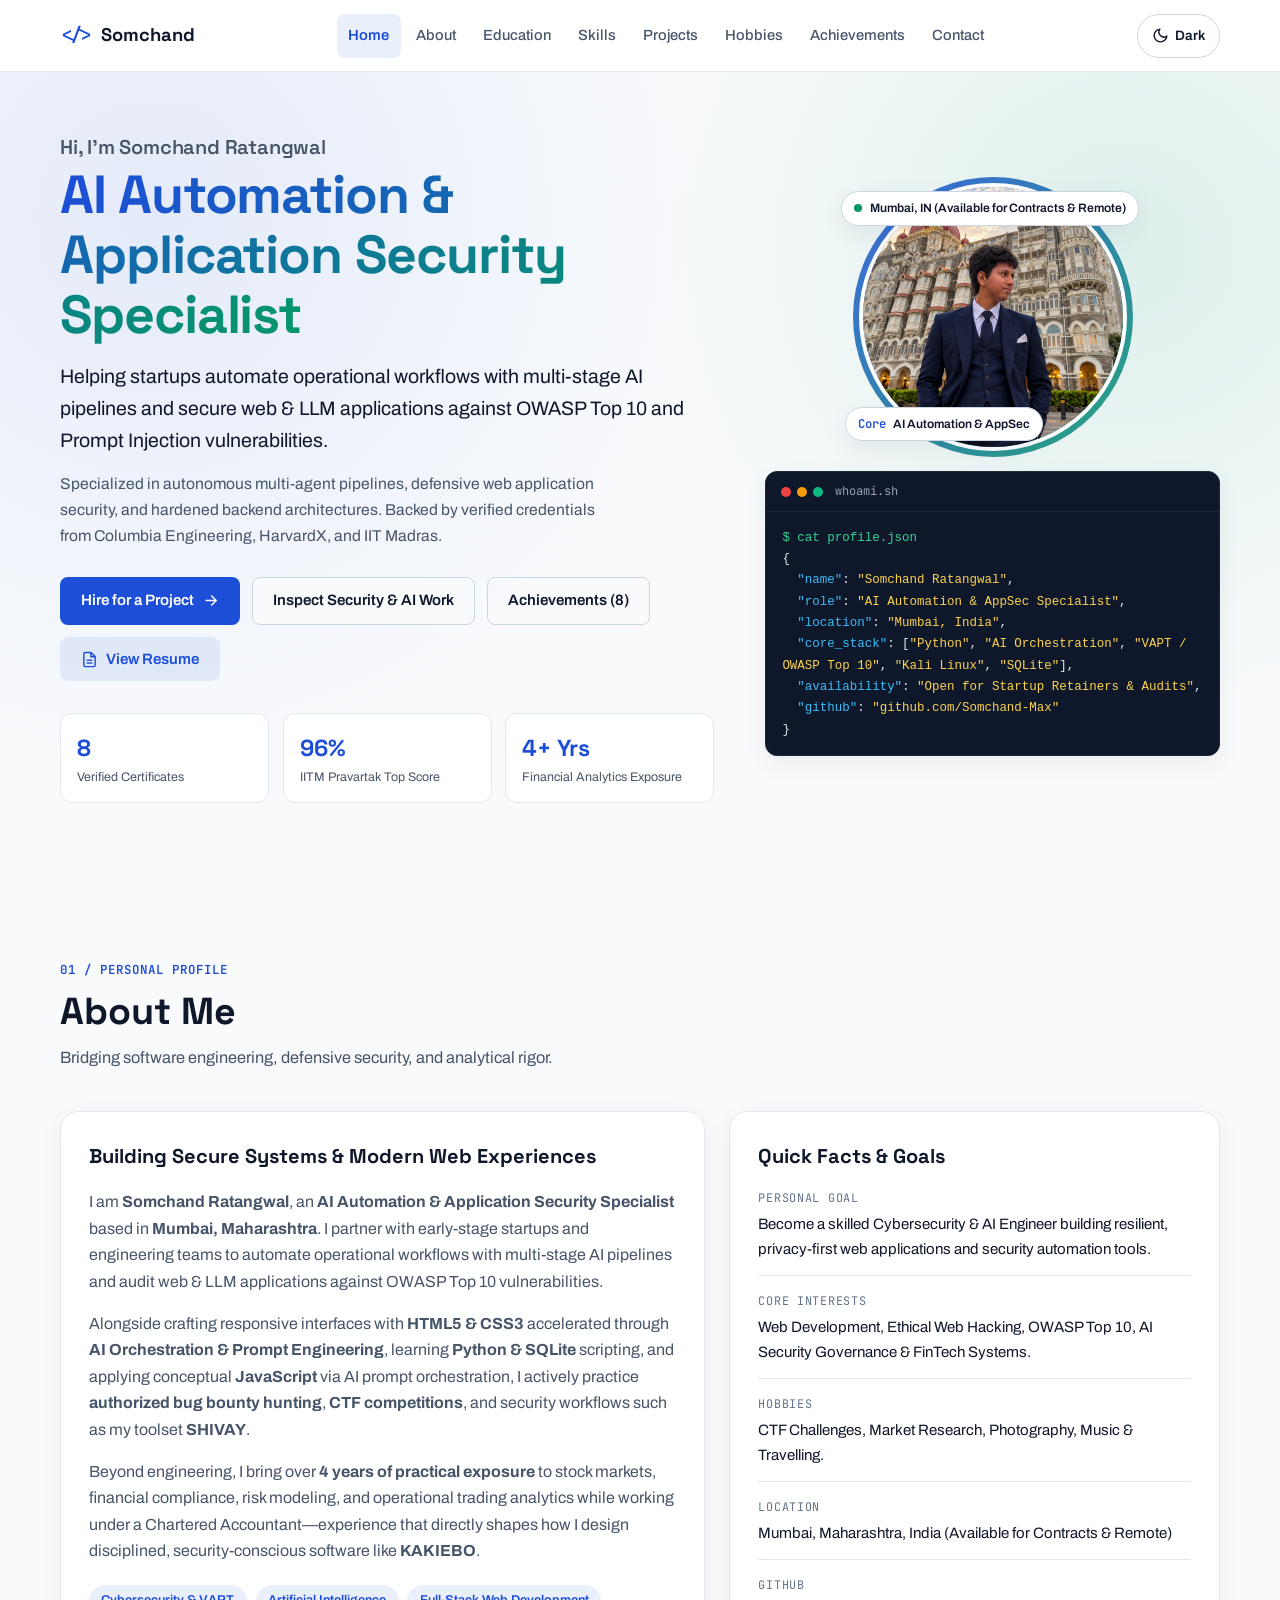
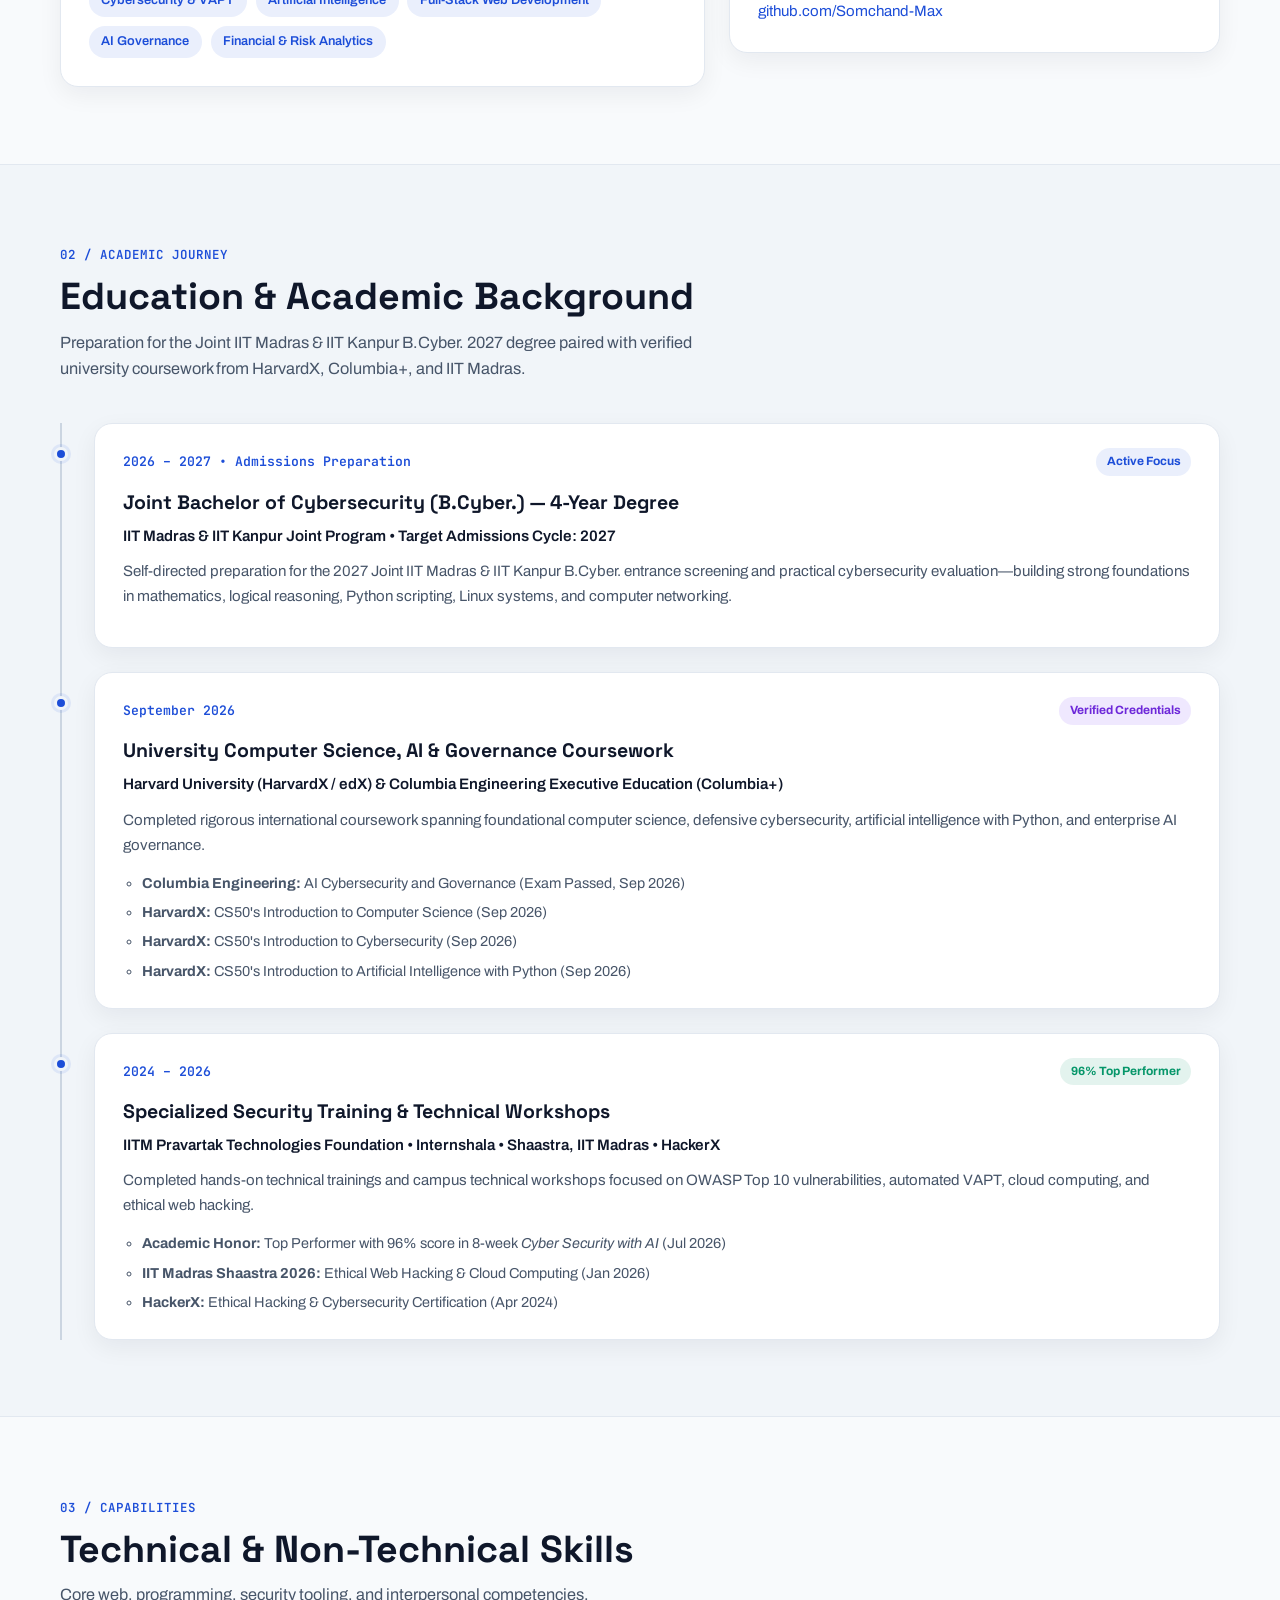
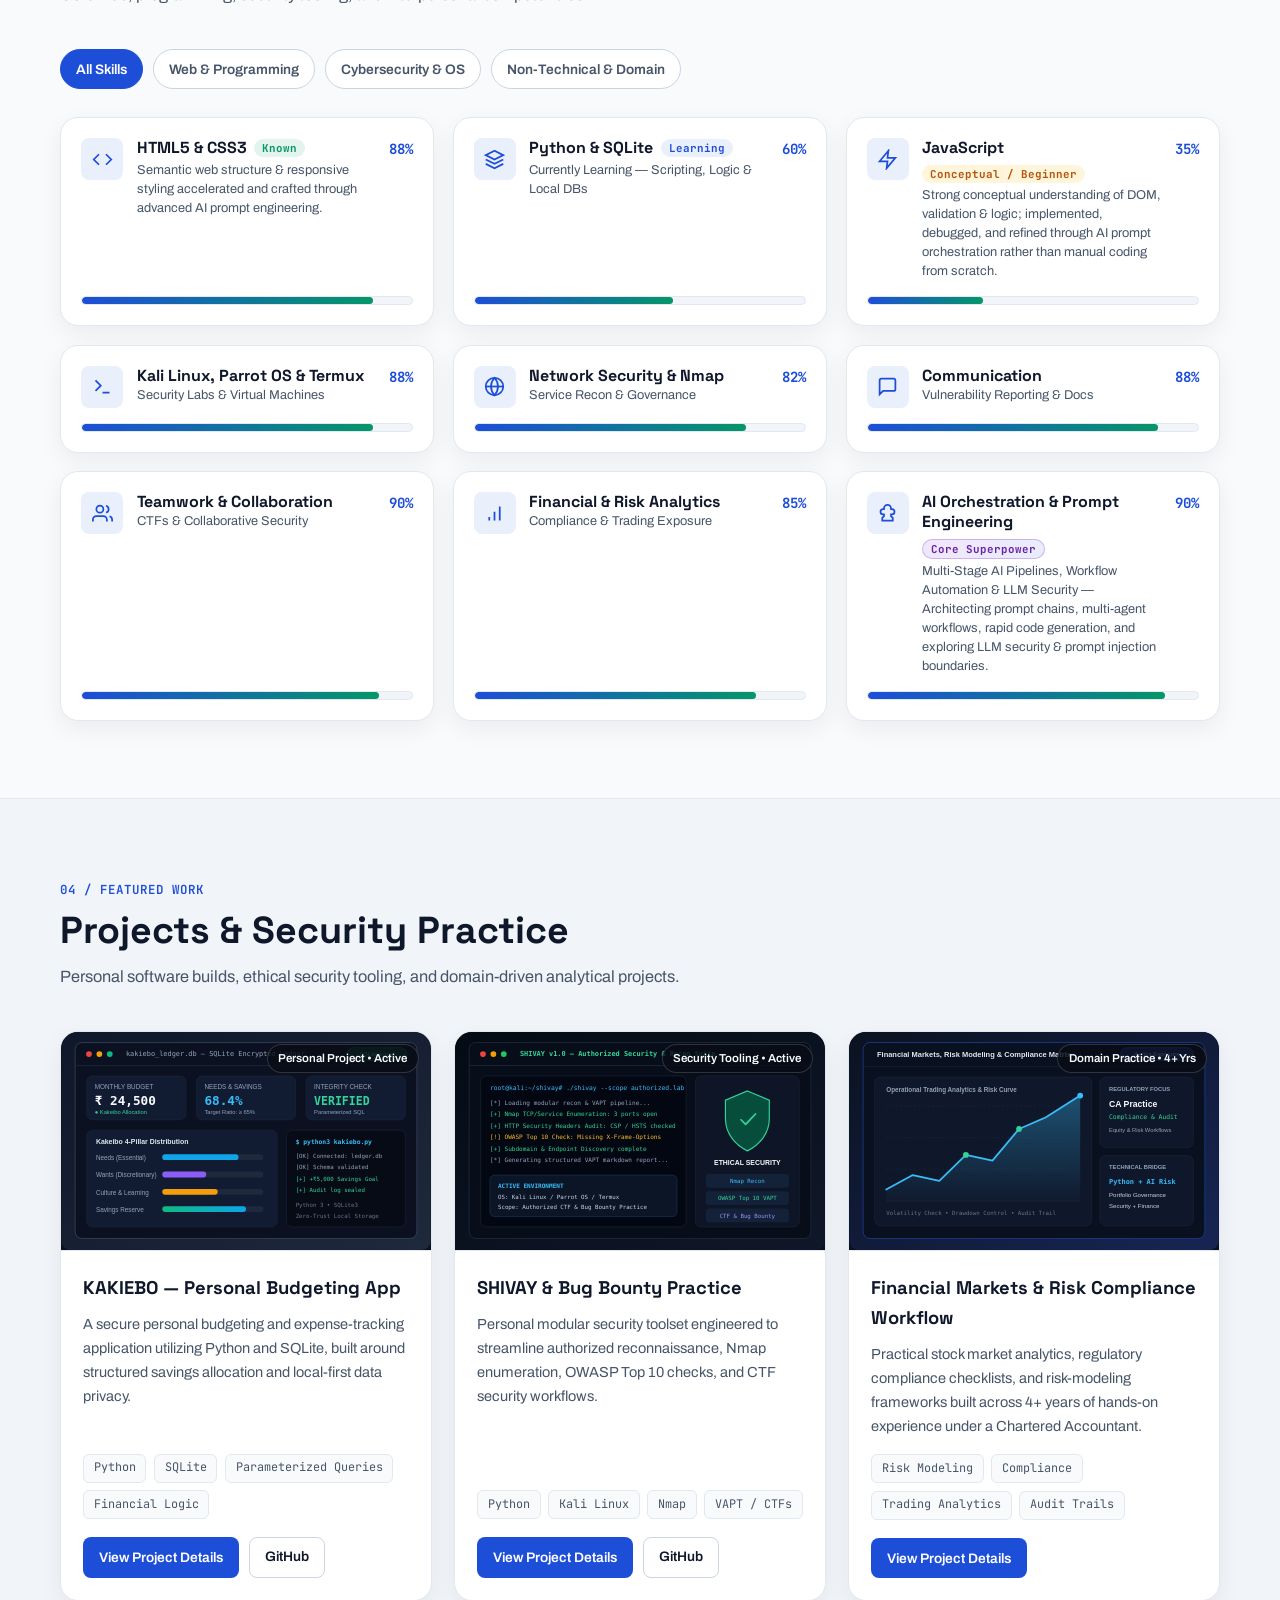
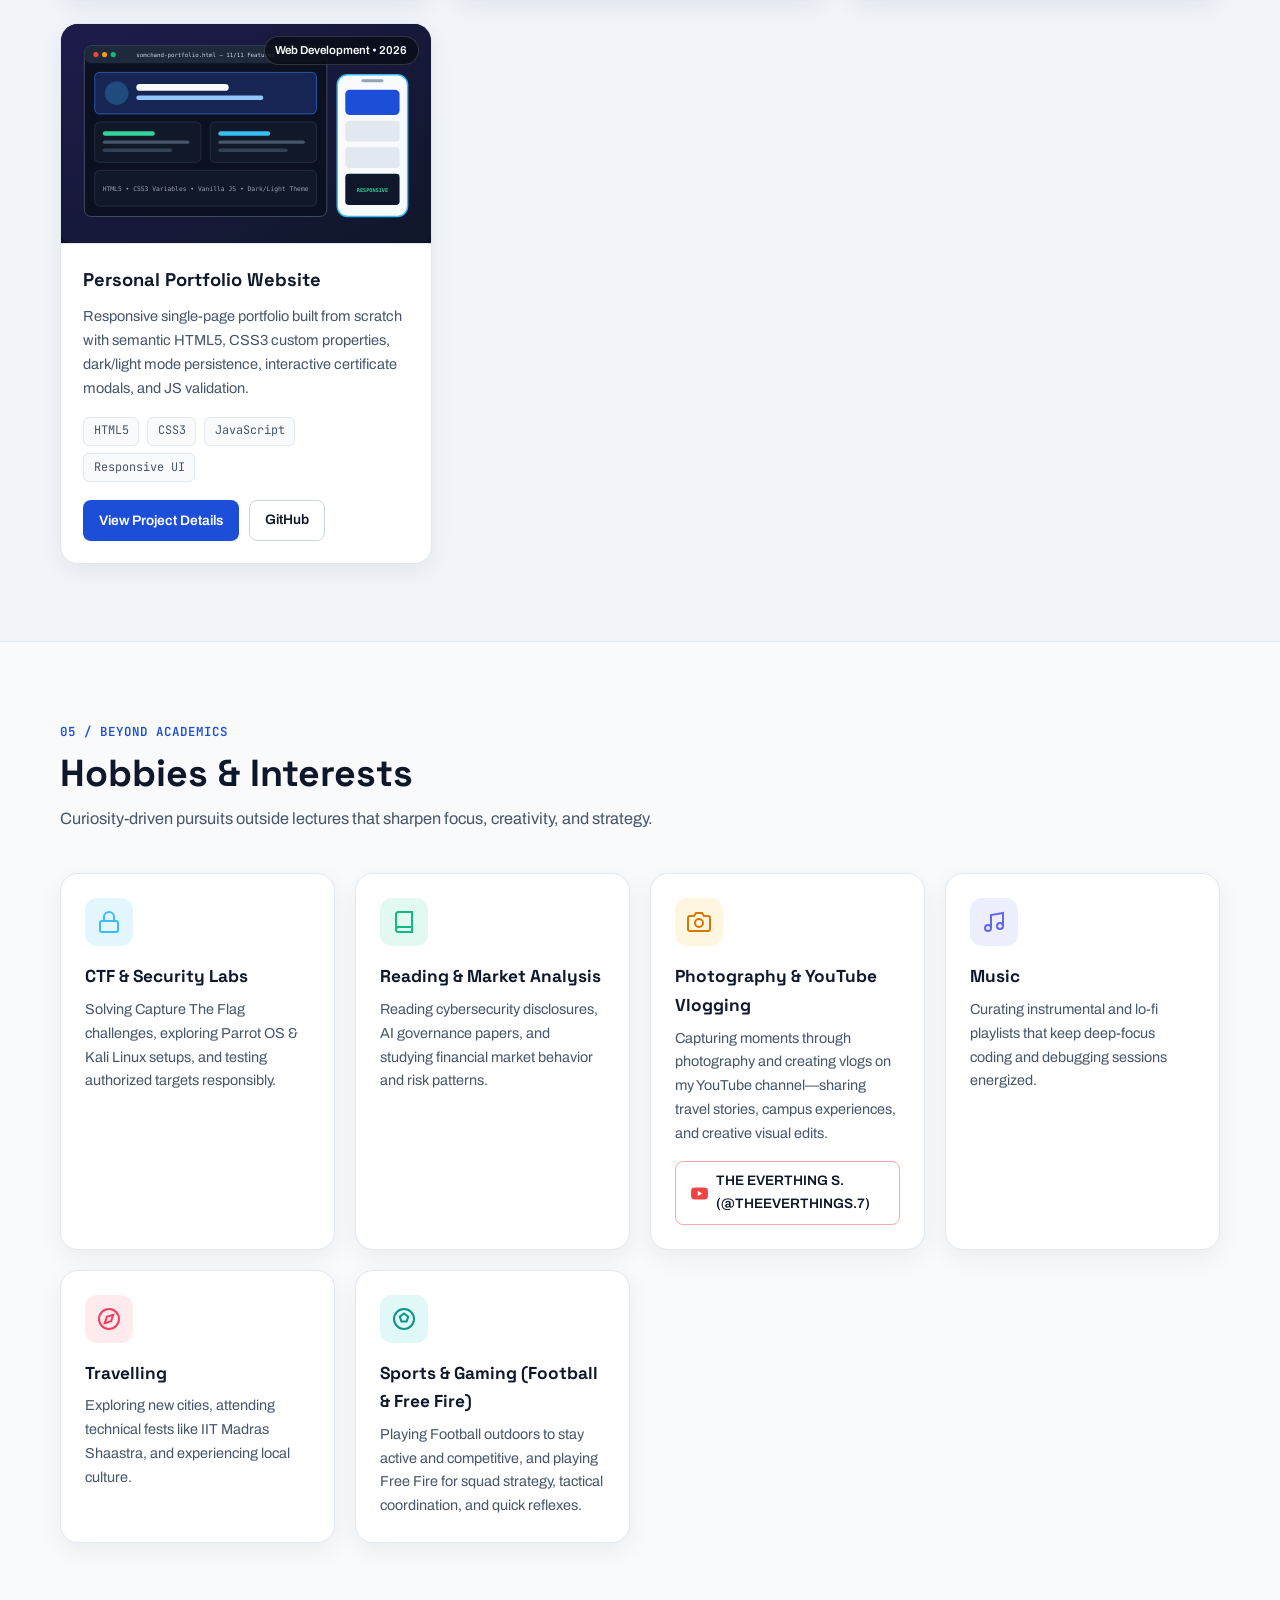
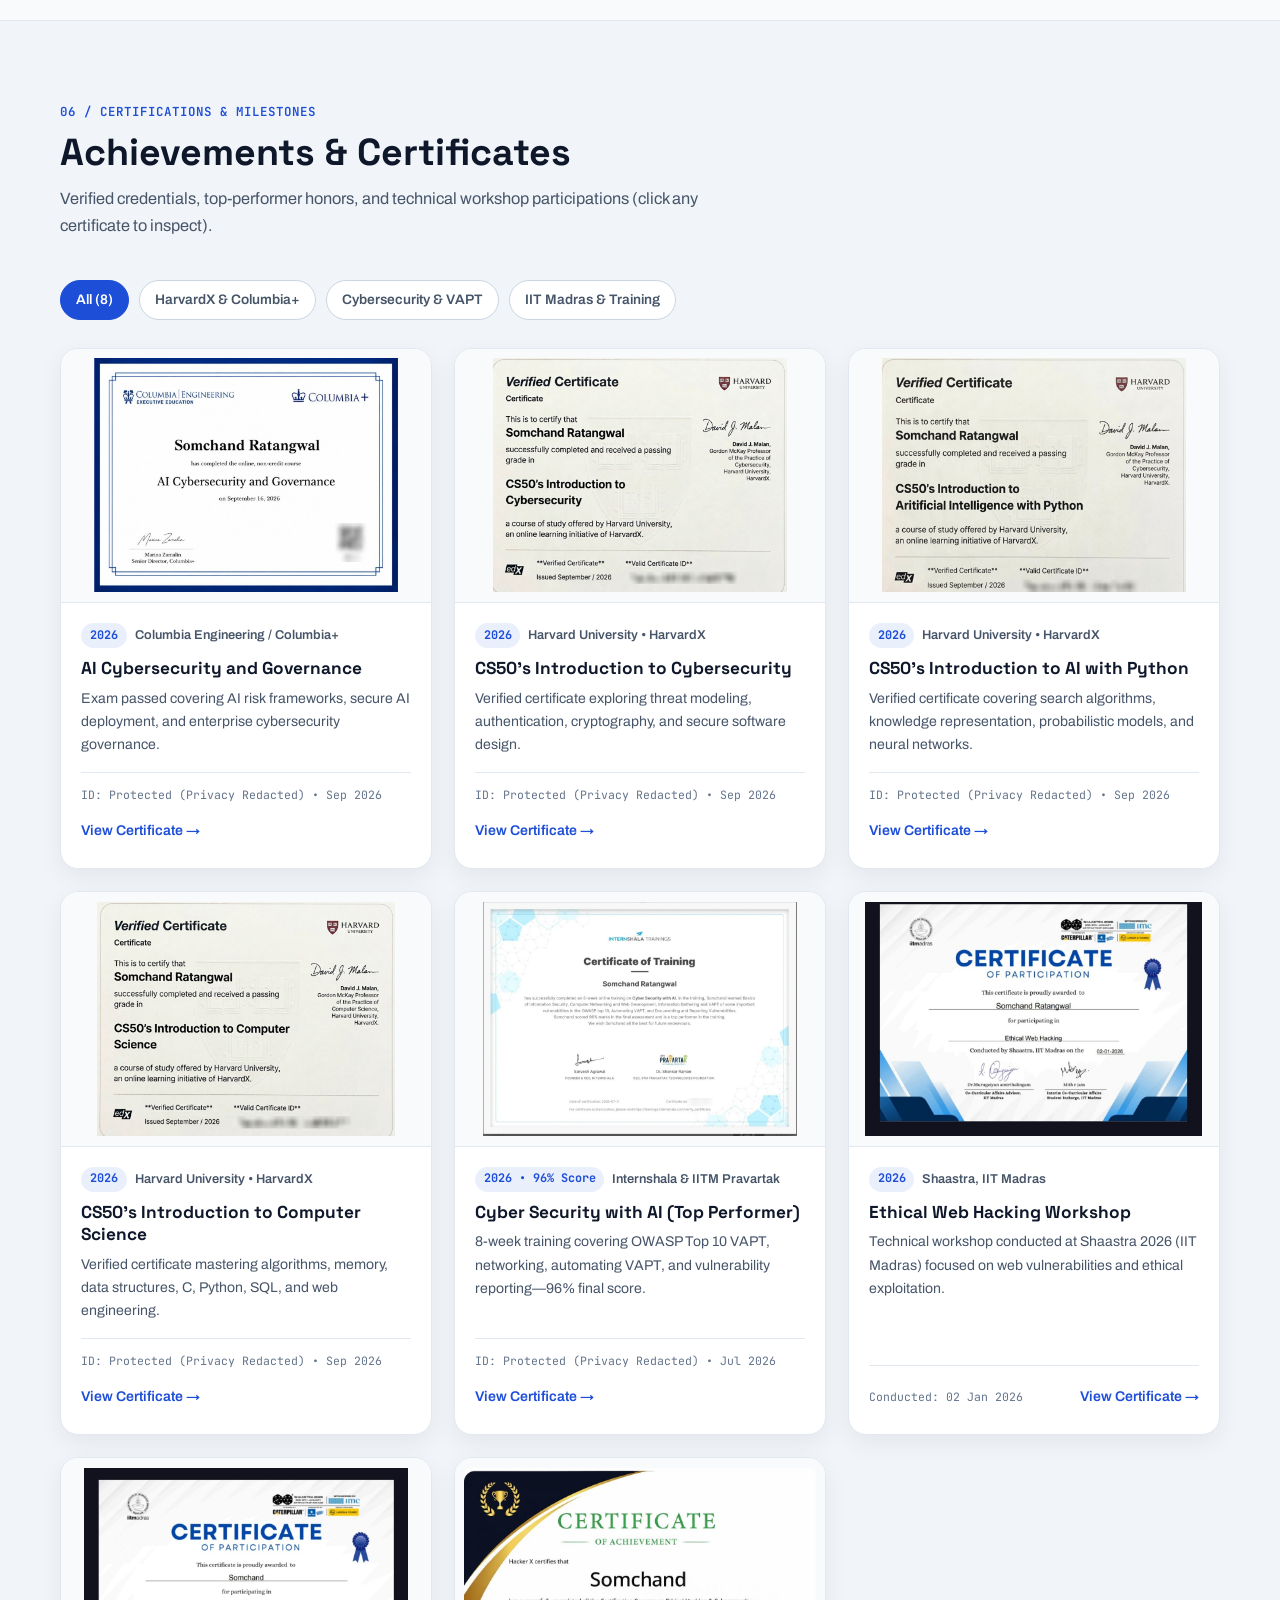
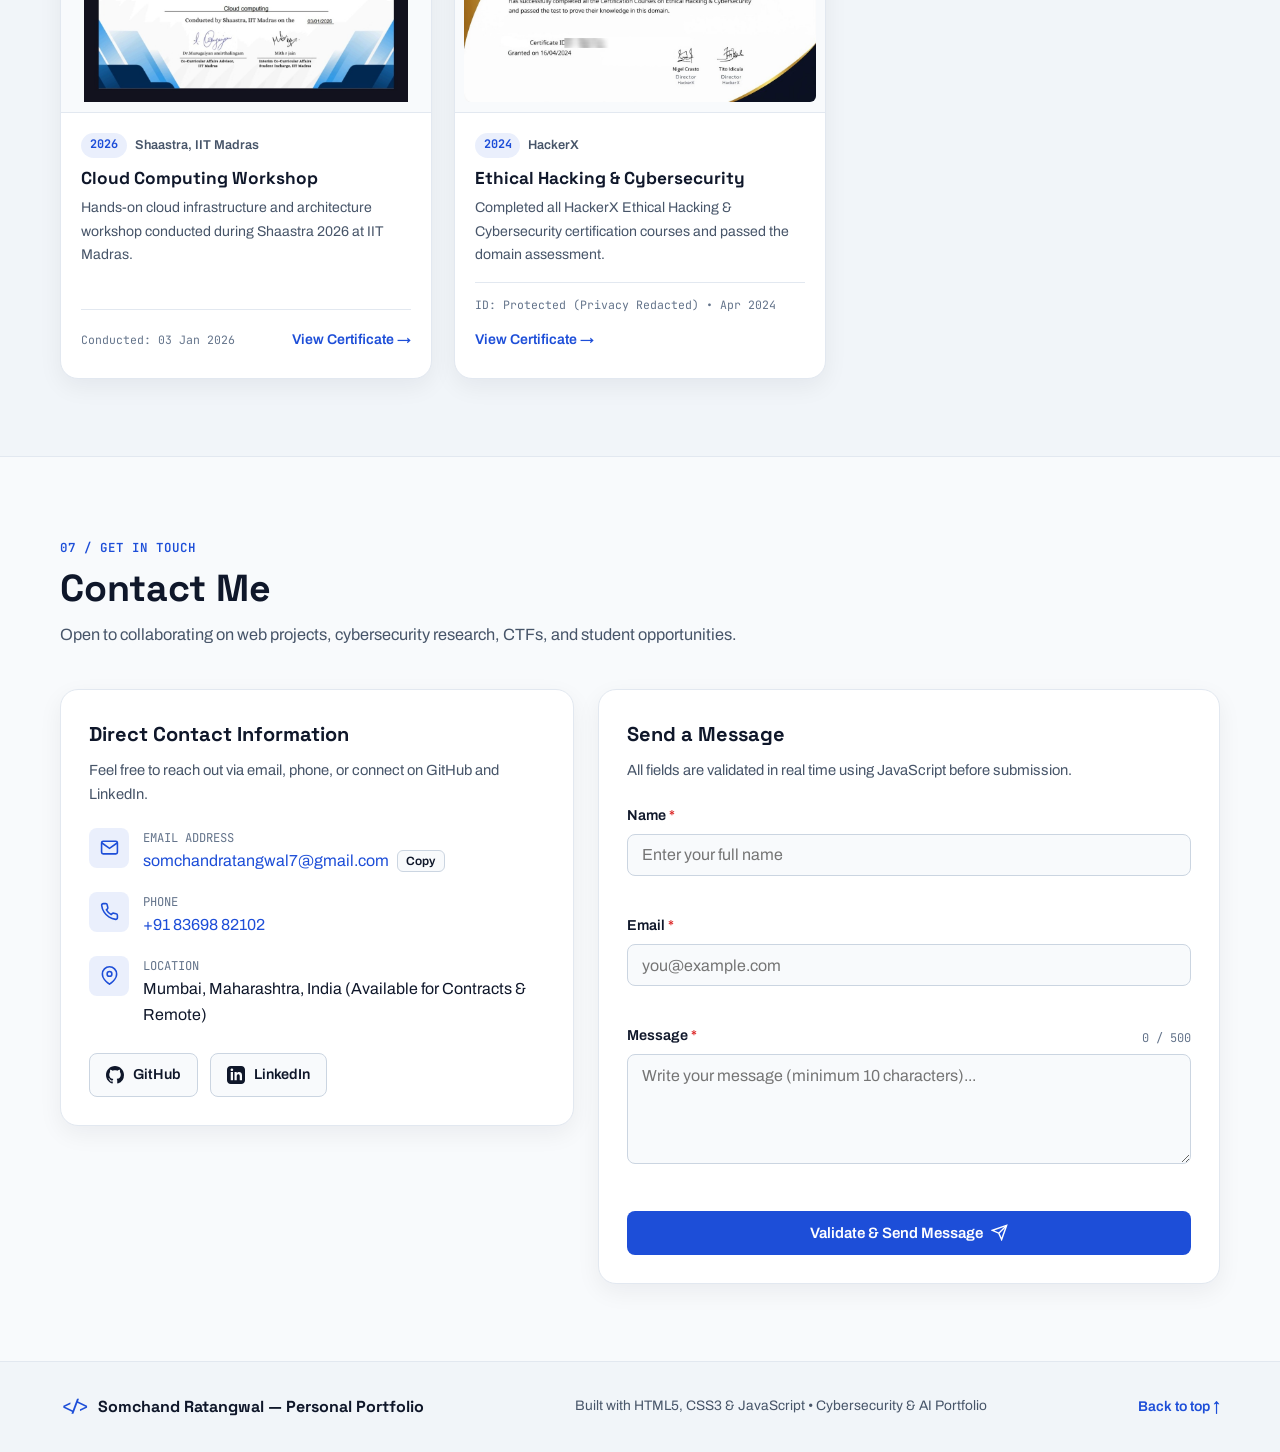
==== commit 424183f7: "Reposition Hero Section & whoami terminal as AI Automation & AppSec Specialist" ====
--- a/index.html
+++ b/index.html
@@ -3,8 +3,8 @@
 <head>
   <meta charset="UTF-8">
   <meta name="viewport" content="width=device-width, initial-scale=1.0">
-  <meta name="description" content="Personal Portfolio Website of Somchand Ratangwal — Cybersecurity & AI Enthusiast preparing for the Joint IIT Madras & IIT Kanpur 4-Year Bachelor of Cybersecurity (B.Cyber.) 2027 program.">
-  <title>Somchand Ratangwal | Cybersecurity &amp; AI Portfolio</title>
+  <meta name="description" content="Somchand Ratangwal — AI Automation &amp; Application Security Specialist based in Mumbai. Helping startups automate operational workflows with multi-stage AI pipelines and secure web &amp; LLM applications.">
+  <title>Somchand Ratangwal | AI Automation &amp; Application Security Specialist</title>
 
   <!-- Google Fonts (with graceful system fallbacks) -->
   <link rel="preconnect" href="https://fonts.googleapis.com">
@@ -13,19 +13,8 @@
 
   <link rel="stylesheet" href="css/styles.css">
 
-  <!-- Prevent theme flash before first paint -->
-  <script>
-    (function () {
-      try {
-        var saved = localStorage.getItem('portfolio-theme');
-        if (saved === 'light' || saved === 'dark') {
-          document.documentElement.setAttribute('data-theme', saved);
-        } else if (window.matchMedia && window.matchMedia('(prefers-color-scheme: light)').matches) {
-          document.documentElement.setAttribute('data-theme', 'light');
-        }
-      } catch (e) {}
-    })();
-  </script>
+  <!-- Prevent theme flash before first paint (external for strict CSP) -->
+  <script src="js/theme-init.js"></script>
 </head>
 <body>
   <a href="#main-content" class="skip-link">Skip to main content</a>
@@ -92,33 +81,26 @@
     <section id="home" class="hero-section">
       <div class="container hero-grid">
         <div class="hero-content">
-          <div class="hero-badge">
-            <span class="status-dot" aria-hidden="true"></span>
-            <span>Preparing for Joint IIT Madras &amp; IIT Kanpur B.Cyber. 2027 (4-Year Degree)</span>
-          </div>
-
           <h1 class="hero-title">
-            Hi, I&apos;m <span class="gradient-text">Somchand Ratangwal</span>
+            <span class="hero-greeting-sub">Hi, I&apos;m Somchand Ratangwal</span>
+            <span class="gradient-text">AI Automation &amp; Application Security Specialist</span>
           </h1>
 
           <p class="hero-subtitle">
-            Cybersecurity &amp; AI Aspirant preparing for the
-            <strong>Joint IIT Madras &amp; IIT Kanpur Bachelor of Cybersecurity (B.Cyber.) 2027</strong>
-            4-Year Degree Program.
+            Helping startups automate operational workflows with multi-stage AI pipelines and secure web &amp; LLM applications against OWASP Top 10 and Prompt Injection vulnerabilities.
           </p>
 
           <p class="hero-welcome">
-            Welcome to my digital portfolio! Explore my academic journey, verified certifications from
-            HarvardX, Columbia Engineering, and IIT Madras, technical projects, and security research.
+            Specialized in autonomous multi-agent pipelines, defensive web application security, and hardened backend architectures. Backed by verified credentials from Columbia Engineering, HarvardX, and IIT Madras.
           </p>
 
           <div class="hero-cta-group">
-            <a href="#about" class="btn btn-primary">
-              <span>About Me</span>
+            <a href="#contact" class="btn btn-primary">
+              <span>Hire for a Project</span>
               <svg viewBox="0 0 24 24" fill="none" stroke="currentColor" stroke-width="2" aria-hidden="true"><path d="M5 12h14M13 5l7 7-7 7"/></svg>
             </a>
             <a href="#projects" class="btn btn-secondary">
-              <span>View Projects</span>
+              <span>Inspect Security &amp; AI Work</span>
             </a>
             <a href="#achievements" class="btn btn-outline">
               <span>Achievements (8)</span>
@@ -156,12 +138,12 @@
               height="800"
             >
             <div class="floating-pill pill-top">
-              <span class="mono-tag">B.Cyber &apos;27</span>
-              <span>Bengaluru, IN</span>
+              <span class="shield-dot" aria-hidden="true"></span>
+              <span>Mumbai, IN (Available for Contracts &amp; Remote)</span>
             </div>
             <div class="floating-pill pill-bottom">
-              <span class="shield-dot" aria-hidden="true"></span>
-              <span>Ethical Security &amp; AI</span>
+              <span class="mono-tag">Core</span>
+              <span>AI Automation &amp; AppSec</span>
             </div>
           </div>
 
@@ -174,10 +156,12 @@
             </div>
             <pre class="terminal-body"><code><span class="t-cmd">$ cat profile.json</span>
 {
-  <span class="t-key">"name"</span>: <span class="t-str">"Somchand Ratangwal"</span>,
-  <span class="t-key">"focus"</span>: [<span class="t-str">"Cybersecurity"</span>, <span class="t-str">"AI"</span>, <span class="t-str">"Web UI"</span>],
-  <span class="t-key">"tools"</span>: [<span class="t-str">"HTML5 / CSS3"</span>, <span class="t-str">"AI Orchestration"</span>, <span class="t-str">"Kali Linux"</span>, <span class="t-str">"Python (Learning)"</span>],
-  <span class="t-key">"github"</span>: <span class="t-str">"github.com/Somchand-Max"</span>
+  <span class="t-key">&quot;name&quot;</span>: <span class="t-str">&quot;Somchand Ratangwal&quot;</span>,
+  <span class="t-key">&quot;role&quot;</span>: <span class="t-str">&quot;AI Automation &amp; AppSec Specialist&quot;</span>,
+  <span class="t-key">&quot;location&quot;</span>: <span class="t-str">&quot;Mumbai, India&quot;</span>,
+  <span class="t-key">&quot;core_stack&quot;</span>: [<span class="t-str">&quot;Python&quot;</span>, <span class="t-str">&quot;AI Orchestration&quot;</span>, <span class="t-str">&quot;VAPT / OWASP Top 10&quot;</span>, <span class="t-str">&quot;Kali Linux&quot;</span>, <span class="t-str">&quot;SQLite&quot;</span>],
+  <span class="t-key">&quot;availability&quot;</span>: <span class="t-str">&quot;Open for Startup Retainers &amp; Audits&quot;</span>,
+  <span class="t-key">&quot;github&quot;</span>: <span class="t-str">&quot;github.com/Somchand-Max&quot;</span>
 }</code></pre>
           </div>
         </div>
@@ -199,10 +183,10 @@
           <article class="card about-story">
             <h3>Building Secure Systems &amp; Modern Web Experiences</h3>
             <p>
-              I am <strong>Somchand Ratangwal</strong>, a dedicated Cybersecurity and Computer Science
-              learner based in <strong>Bengaluru, Karnataka</strong>, currently preparing for the
-              <strong>Joint IIT Madras &amp; IIT Kanpur 4-Year Bachelor of Cybersecurity (B.Cyber.) 2027</strong>
-              degree program.
+              I am <strong>Somchand Ratangwal</strong>, an <strong>AI Automation &amp; Application Security Specialist</strong>
+              based in <strong>Mumbai, Maharashtra</strong>. I partner with early-stage startups and engineering teams to
+              automate operational workflows with multi-stage AI pipelines and audit web &amp; LLM applications against
+              OWASP Top 10 vulnerabilities.
             </p>
             <p>
               Alongside crafting responsive interfaces with <strong>HTML5 &amp; CSS3</strong> accelerated
@@ -245,7 +229,7 @@
                 </div>
                 <div class="fact-row">
                   <dt>Location</dt>
-                  <dd>Bengaluru, Karnataka, India</dd>
+                  <dd>Mumbai, Maharashtra, India (Available for Contracts &amp; Remote)</dd>
                 </div>
                 <div class="fact-row">
                   <dt>GitHub</dt>
@@ -951,7 +935,7 @@
                   </span>
                   <div class="contact-text">
                     <span class="contact-label">Location</span>
-                    <span>Bengaluru, Karnataka, India</span>
+                    <span>Mumbai, Maharashtra, India (Available for Contracts &amp; Remote)</span>
                   </div>
                 </li>
               </ul>
@@ -970,6 +954,7 @@
           </div>
 
           <div class="contact-form-column">
+            <!-- CONTACT_FORM_START -->
             <form class="card contact-form" id="contact-form" novalidate>
               <h3>Send a Message</h3>
               <p class="form-note">
@@ -982,6 +967,7 @@
                   type="text"
                   id="contact-name"
                   name="name"
+                  maxlength="80"
                   placeholder="Enter your full name"
                   autocomplete="name"
                   required
@@ -996,12 +982,24 @@
                   type="email"
                   id="contact-email"
                   name="email"
+                  maxlength="120"
                   placeholder="you@example.com"
                   autocomplete="email"
                   required
                   aria-describedby="email-error"
                 >
                 <span class="field-error" id="email-error" role="alert"></span>
+              </div>
+
+              <div class="hp-field" aria-hidden="true">
+                <label for="contact-website-url">Website</label>
+                <input
+                  type="text"
+                  id="contact-website-url"
+                  name="website_url"
+                  tabindex="-1"
+                  autocomplete="off"
+                >
               </div>
 
               <div class="form-group">
@@ -1021,13 +1019,15 @@
                 <span class="field-error" id="message-error" role="alert"></span>
               </div>
 
-              <button type="submit" class="btn btn-primary btn-full">
-                <span>Validate &amp; Send Message</span>
-                <svg viewBox="0 0 24 24" fill="none" stroke="currentColor" stroke-width="2" aria-hidden="true"><line x1="22" y1="2" x2="11" y2="13"/><polygon points="22 2 15 22 11 13 2 9 22 2"/></svg>
+              <button type="submit" class="btn btn-primary btn-full" id="contact-submit-btn">
+                <span class="btn-spinner" aria-hidden="true"></span>
+                <span class="btn-label">Validate &amp; Send Message</span>
+                <svg class="btn-send-icon" viewBox="0 0 24 24" fill="none" stroke="currentColor" stroke-width="2" aria-hidden="true"><line x1="22" y1="2" x2="11" y2="13"/><polygon points="22 2 15 22 11 13 2 9 22 2"/></svg>
               </button>
 
               <div class="form-feedback" id="form-feedback" role="status" aria-live="polite" hidden></div>
             </form>
+            <!-- CONTACT_FORM_END -->
           </div>
         </div>
       </div>
--- a/css/styles.css
+++ b/css/styles.css
@@ -518,6 +518,15 @@
   margin-bottom: 1rem;
 }
 
+.hero-greeting-sub {
+  display: block;
+  font-size: clamp(1.05rem, 1.8vw, 1.25rem);
+  font-weight: 600;
+  color: var(--text-secondary);
+  margin-bottom: 0.4rem;
+  letter-spacing: -0.01em;
+}
+
 .gradient-text {
   background: linear-gradient(120deg, var(--accent-primary), var(--accent-secondary));
   -webkit-background-clip: text;
@@ -1497,6 +1506,17 @@
   background: var(--danger-tint);
 }
 
+.hp-field {
+  position: absolute;
+  left: -9999px;
+  top: auto;
+  width: 1px;
+  height: 1px;
+  overflow: hidden;
+  opacity: 0;
+  pointer-events: none;
+}
+
 .field-error {
   display: block;
   margin-top: 0.35rem;
@@ -1510,19 +1530,55 @@
   padding: 0.95rem 1rem;
   border-radius: var(--radius-sm);
   font-size: 0.9rem;
-  font-weight: 500;
+  font-weight: 600;
 }
 
 .form-feedback.success {
-  background: var(--success-tint);
-  border: 1px solid var(--accent-secondary);
-  color: var(--text-primary);
+  background: rgba(16, 185, 129, 0.14);
+  border: 1px solid #10b981;
+  color: #34d399;
+}
+
+[data-theme="light"] .form-feedback.success {
+  color: #065f46;
 }
 
 .form-feedback.error {
   background: var(--danger-tint);
   border: 1px solid var(--danger);
   color: var(--danger);
+}
+
+.btn-spinner {
+  display: none;
+  width: 16px;
+  height: 16px;
+  border: 2px solid currentColor;
+  border-top-color: transparent;
+  border-radius: 50%;
+  animation: btnSpin 0.7s linear infinite;
+  flex-shrink: 0;
+}
+
+.btn.is-loading .btn-spinner {
+  display: inline-block;
+}
+
+.btn.is-loading .btn-send-icon {
+  display: none;
+}
+
+.btn:disabled {
+  opacity: 0.72;
+  cursor: wait;
+  transform: none;
+  box-shadow: none;
+}
+
+@keyframes btnSpin {
+  to {
+    transform: rotate(360deg);
+  }
 }
 
 /* Footer */
@@ -1846,6 +1902,12 @@
     height: 176px;
   }
 
+  .floating-pill {
+    font-size: 0.68rem;
+    padding: 0.28rem 0.55rem;
+    max-width: calc(100vw - 32px);
+  }
+
   .hero-metrics {
     grid-template-columns: 1fr;
   }
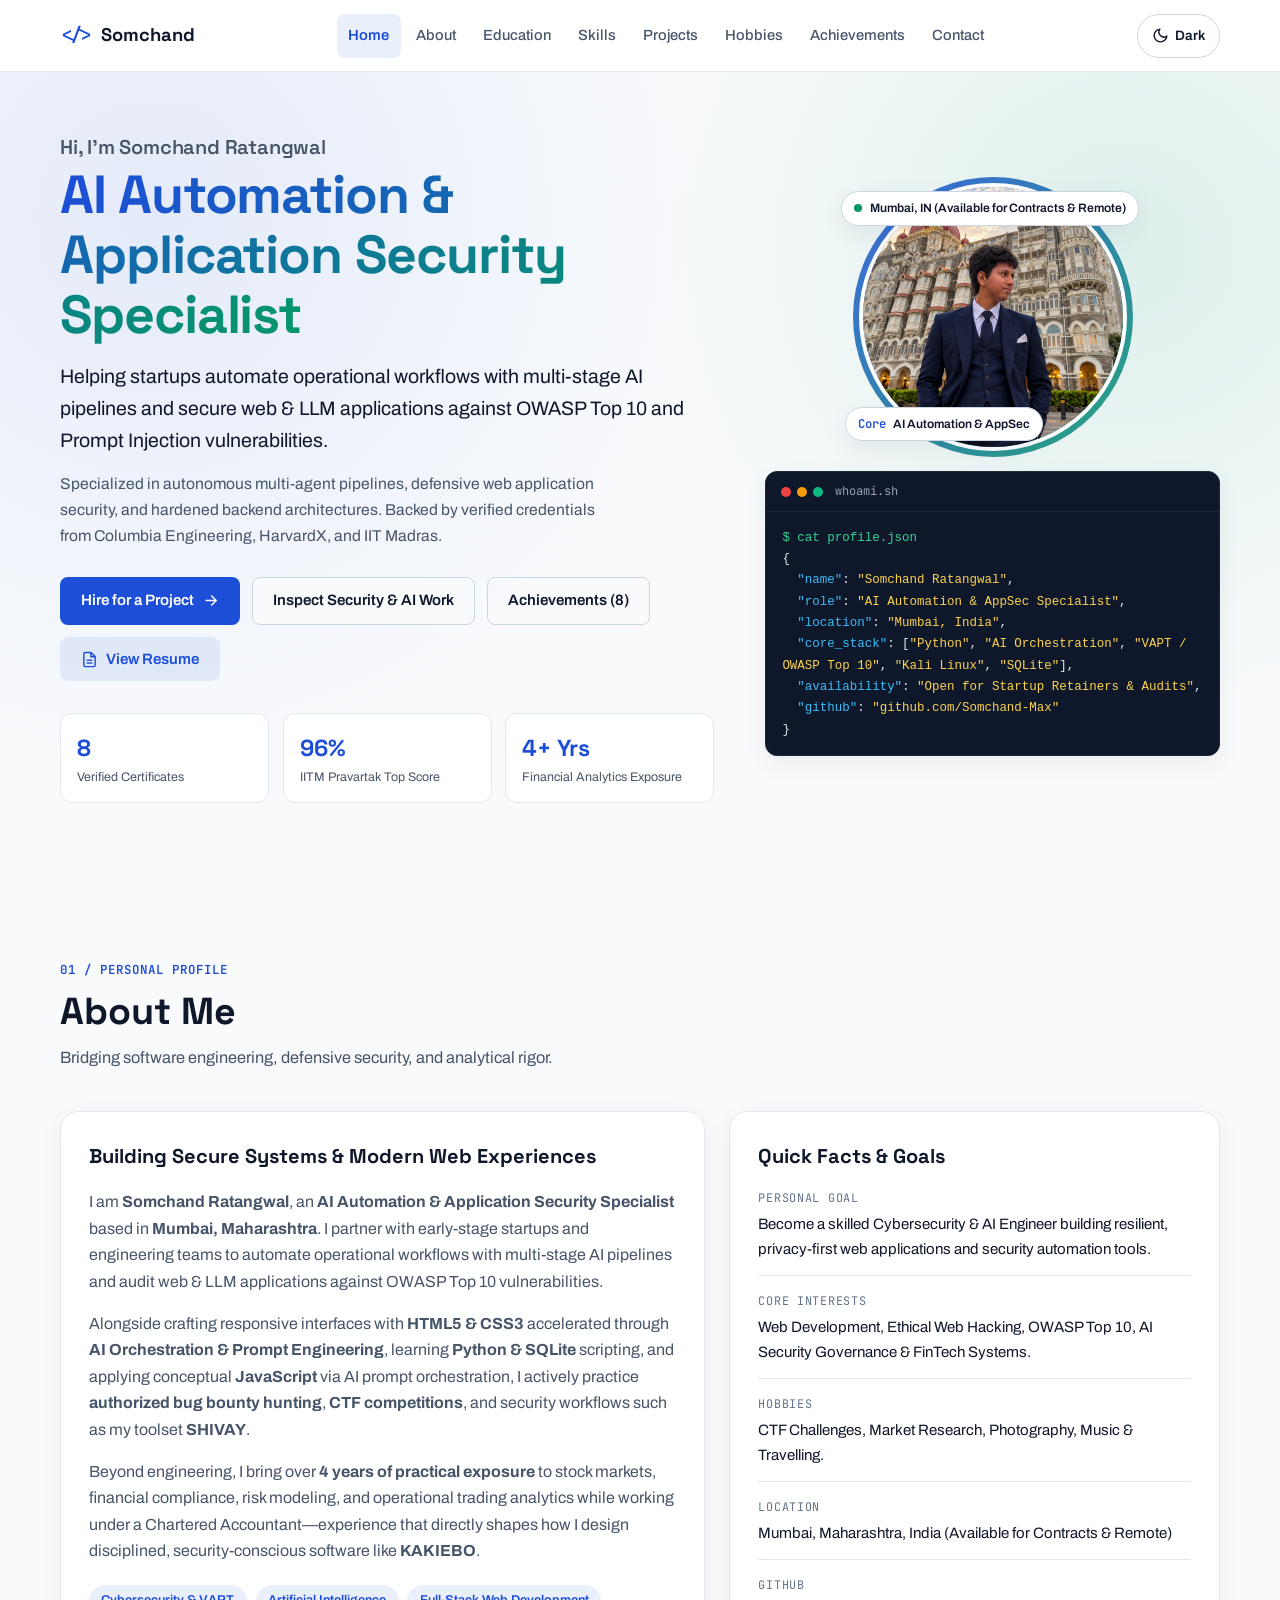
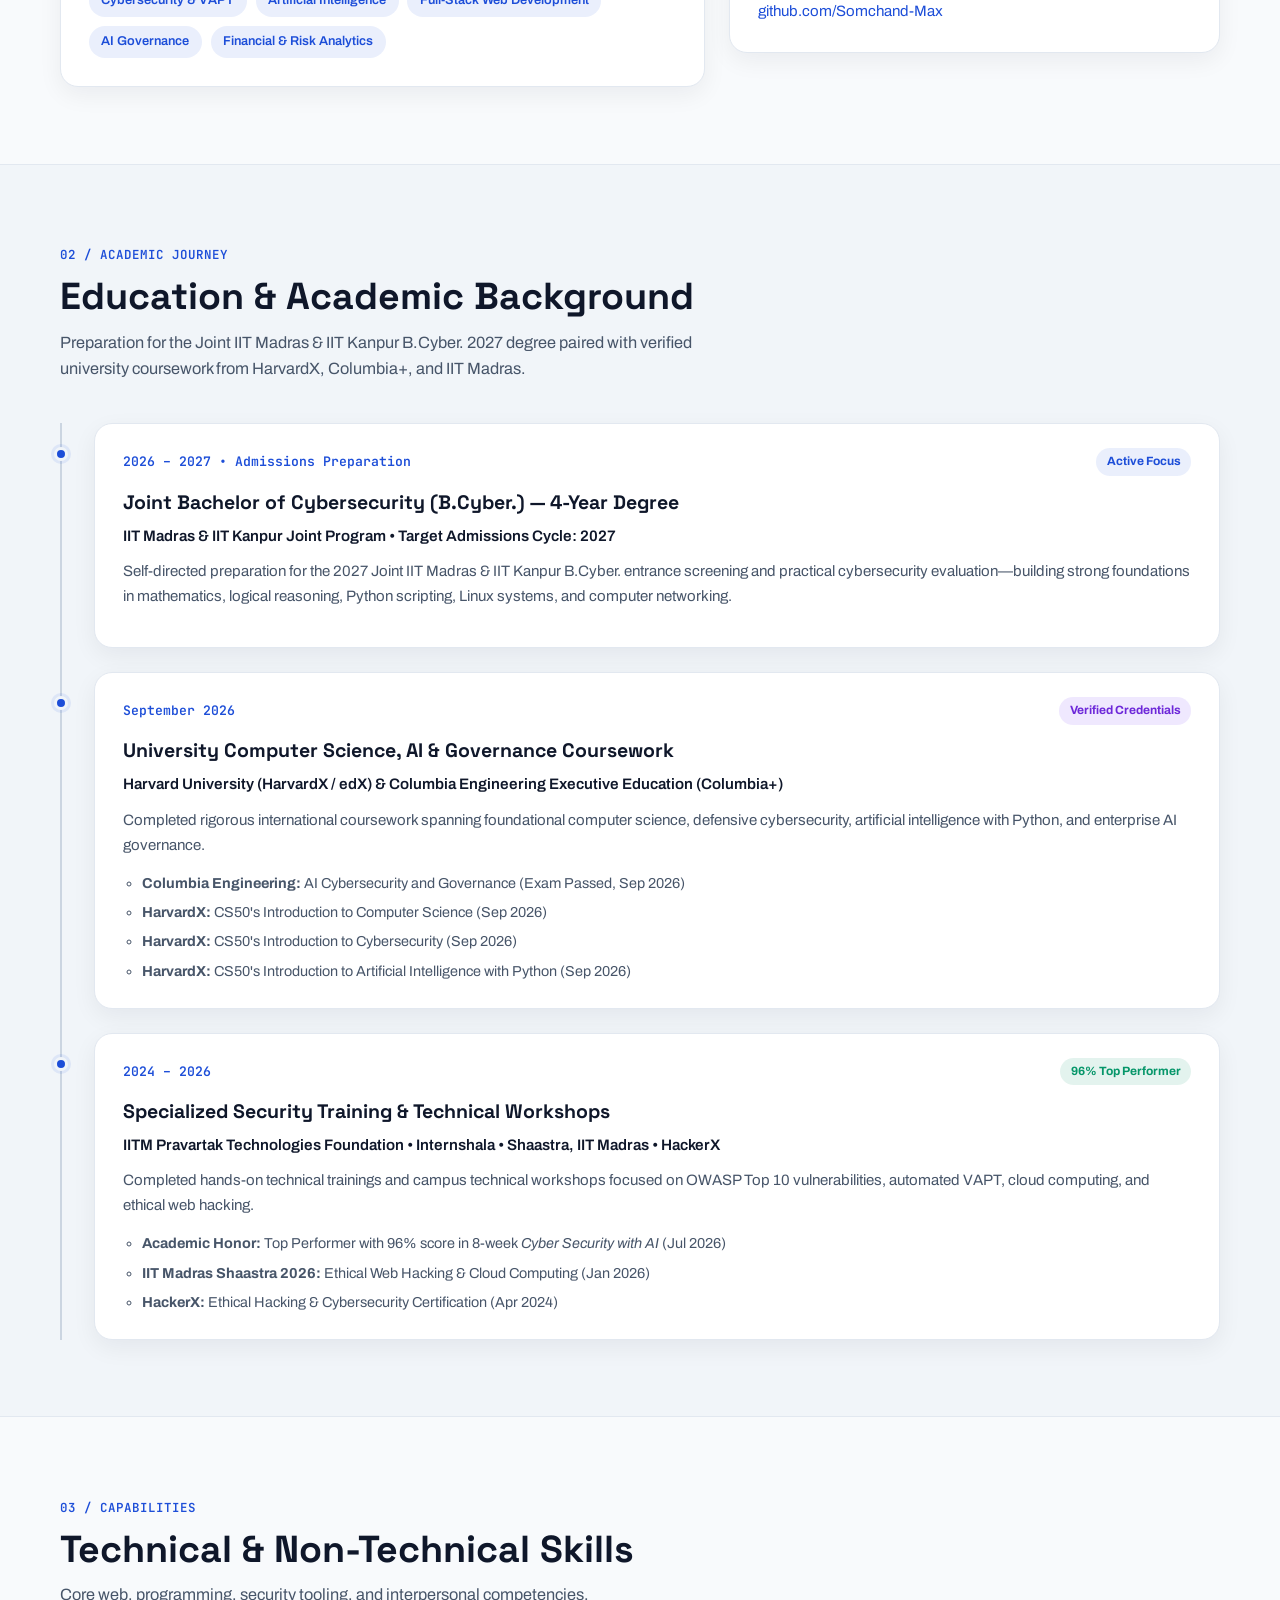
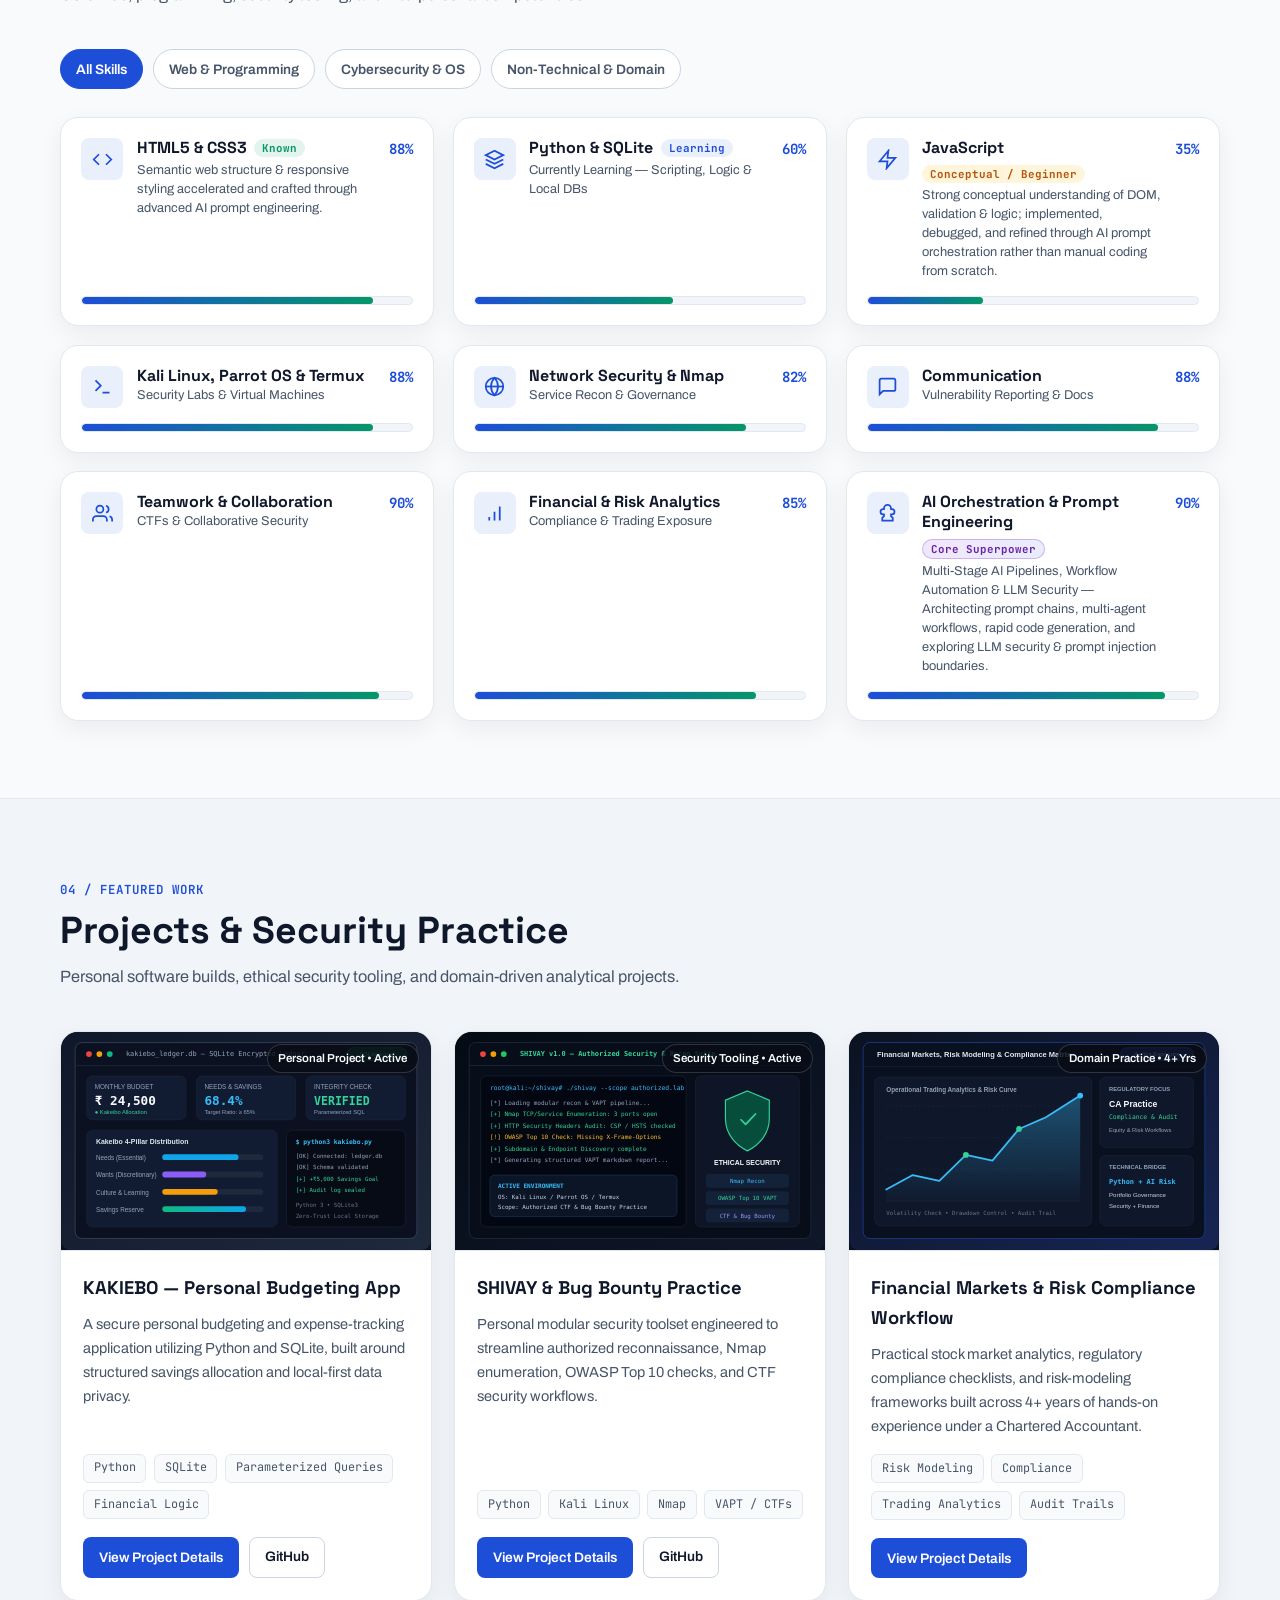
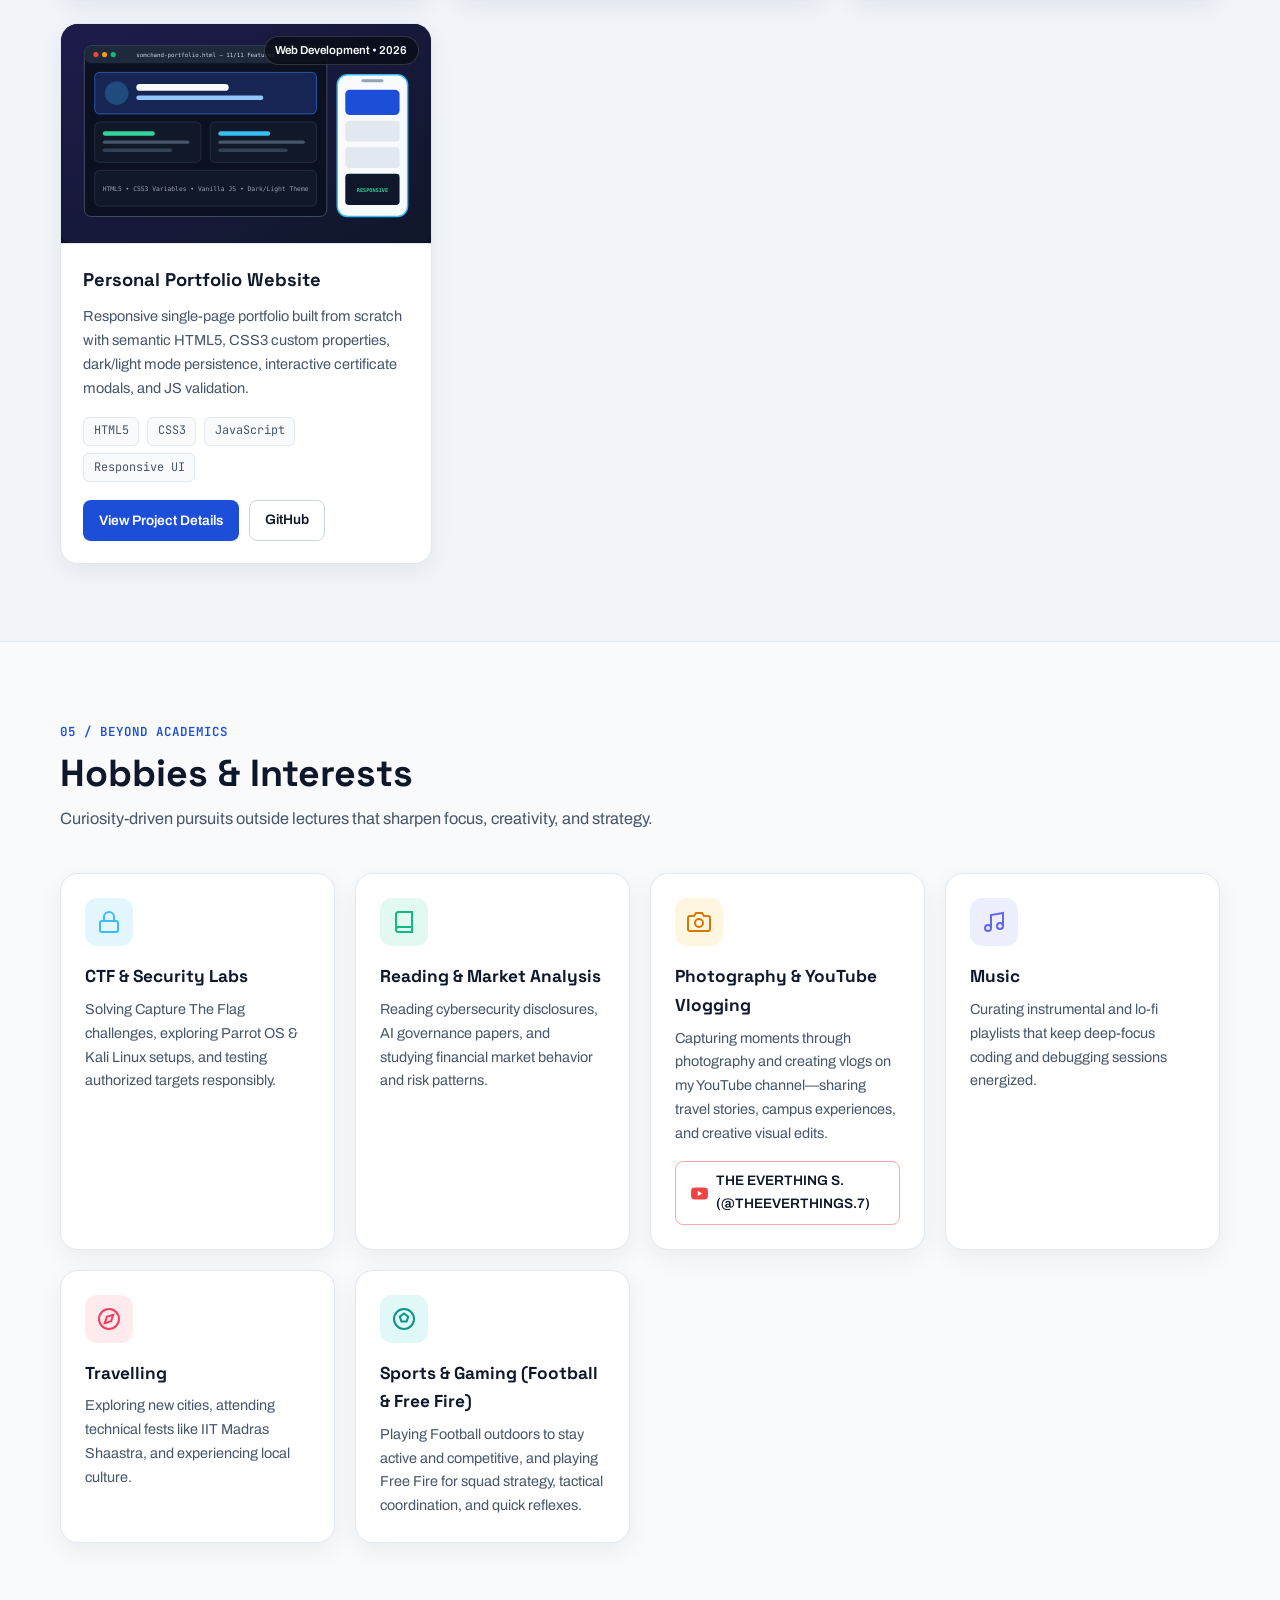
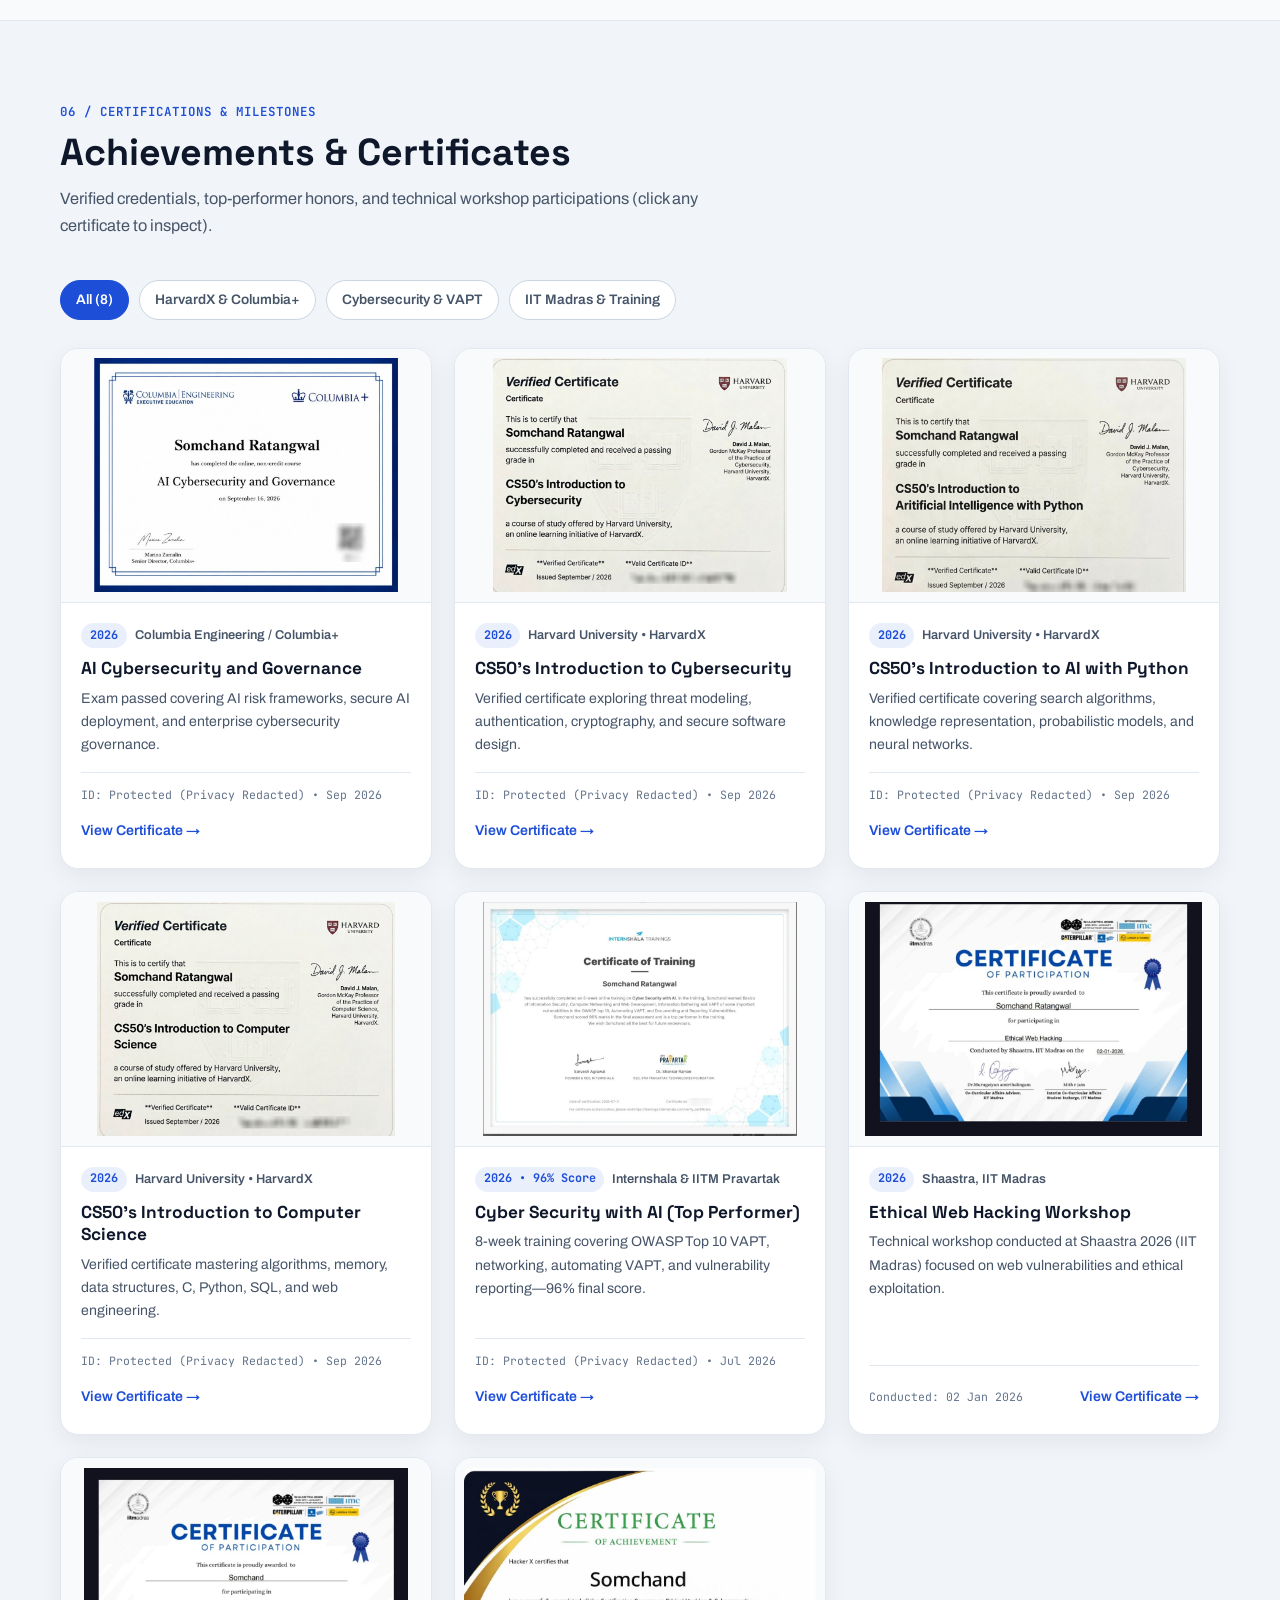
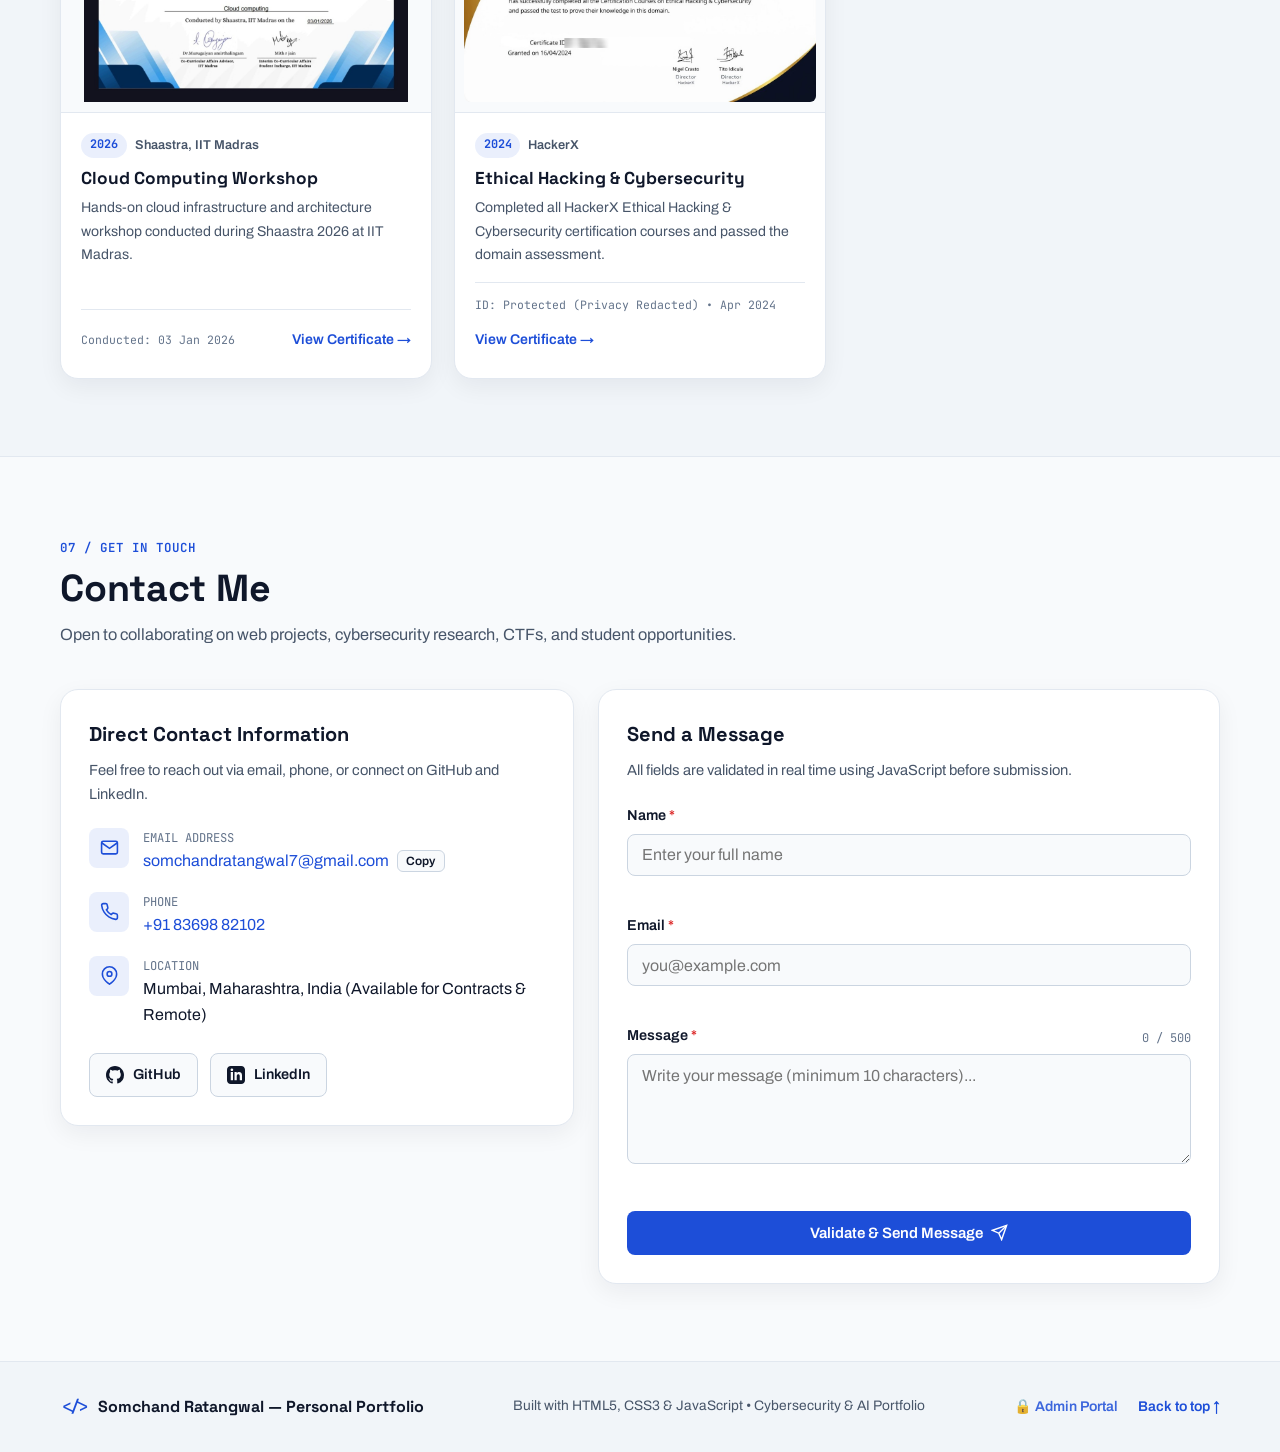
==== commit 4a797f17: "feat: add secure Admin Portal and automated contact message hub" ====
--- a/index.html
+++ b/index.html
@@ -3,18 +3,51 @@
 <head>
   <meta charset="UTF-8">
   <meta name="viewport" content="width=device-width, initial-scale=1.0">
-  <meta name="description" content="Somchand Ratangwal — AI Automation &amp; Application Security Specialist based in Mumbai. Helping startups automate operational workflows with multi-stage AI pipelines and secure web &amp; LLM applications.">
   <title>Somchand Ratangwal | AI Automation &amp; Application Security Specialist</title>
+  <meta name="description" content="Portfolio of Somchand Ratangwal — AI Workflow Automation, VAPT, OWASP Top 10 Security Audits, and Python Scripting Specialist based in Mumbai.">
+  <meta name="author" content="Somchand Ratangwal">
+  <meta name="robots" content="index, follow">
+  <meta name="theme-color" content="#0d1117">
+
+  <!-- OpenGraph Meta Tags (Social Media & Messaging Previews) -->
+  <meta property="og:title" content="Somchand Ratangwal | AI Automation &amp; Application Security Specialist">
+  <meta property="og:description" content="Portfolio of Somchand Ratangwal — AI Workflow Automation, VAPT, OWASP Top 10 Security Audits, and Python Scripting Specialist based in Mumbai.">
+  <meta property="og:type" content="website">
+  <meta property="og:url" content="https://somchand-max.github.io/Portfolio_Somchand_max/">
+  <meta property="og:image" content="./assets/images/profile.png">
+  <meta property="og:image:alt" content="Somchand Ratangwal — AI Automation &amp; Application Security Specialist">
+
+  <!-- Twitter Card Meta Tags -->
+  <meta name="twitter:card" content="summary_large_image">
+  <meta name="twitter:title" content="Somchand Ratangwal | AI Automation &amp; Application Security Specialist">
+  <meta name="twitter:description" content="Portfolio of Somchand Ratangwal — AI Workflow Automation, VAPT, OWASP Top 10 Security Audits, and Python Scripting Specialist based in Mumbai.">
+  <meta name="twitter:image" content="./assets/images/profile.png">
+
+  <!-- Security & Privacy Meta Tags -->
+  <meta http-equiv="X-Content-Type-Options" content="nosniff">
+  <meta name="referrer" content="strict-origin-when-cross-origin">
 
   <!-- Google Fonts (with graceful system fallbacks) -->
   <link rel="preconnect" href="https://fonts.googleapis.com">
   <link rel="preconnect" href="https://fonts.gstatic.com" crossorigin>
   <link href="https://fonts.googleapis.com/css2?family=Archivo:wght@400;500;600;700&family=JetBrains+Mono:wght@400;500;600&family=Space+Grotesk:wght@500;600;700&display=swap" rel="stylesheet">
 
-  <link rel="stylesheet" href="css/styles.css">
-
-  <!-- Prevent theme flash before first paint (external for strict CSP) -->
-  <script src="js/theme-init.js"></script>
+  <link rel="stylesheet" href="./style.css">
+
+  <!-- Prevent theme flash before first paint (runs synchronously) -->
+  <script>
+    (function () {
+      'use strict';
+      try {
+        var saved = localStorage.getItem('portfolio-theme');
+        if (saved === 'light' || saved === 'dark') {
+          document.documentElement.setAttribute('data-theme', saved);
+        } else if (window.matchMedia && window.matchMedia('(prefers-color-scheme: light)').matches) {
+          document.documentElement.setAttribute('data-theme', 'light');
+        }
+      } catch (e) {}
+    })();
+  </script>
 </head>
 <body>
   <a href="#main-content" class="skip-link">Skip to main content</a>
@@ -131,7 +164,7 @@
           <div class="profile-frame">
             <div class="profile-glow" aria-hidden="true"></div>
             <img
-              src="assets/images/profile.png"
+              src="./assets/images/profile.png"
               alt="Portrait of Somchand Ratangwal"
               class="profile-avatar"
               width="800"
@@ -519,7 +552,7 @@
         <div class="projects-grid">
           <article class="card project-card">
             <div class="project-media">
-              <img src="assets/images/projects/kakiebo-budget-app.svg" alt="KAKIEBO Personal Budgeting App preview" loading="lazy">
+              <img src="./assets/images/projects/kakiebo-budget-app.svg" alt="KAKIEBO Personal Budgeting App preview" loading="lazy">
               <span class="project-badge">Personal Project • Active</span>
             </div>
             <div class="project-body">
@@ -547,7 +580,7 @@
 
           <article class="card project-card">
             <div class="project-media">
-              <img src="assets/images/projects/shivay-security-toolkit.svg" alt="SHIVAY Security Toolset and Bug Bounty Practice preview" loading="lazy">
+              <img src="./assets/images/projects/shivay-security-toolkit.svg" alt="SHIVAY Security Toolset and Bug Bounty Practice preview" loading="lazy">
               <span class="project-badge">Security Tooling • Active</span>
             </div>
             <div class="project-body">
@@ -575,7 +608,7 @@
 
           <article class="card project-card">
             <div class="project-media">
-              <img src="assets/images/projects/financial-analytics.svg" alt="Financial Markets Compliance and Risk Analytics preview" loading="lazy">
+              <img src="./assets/images/projects/financial-analytics.svg" alt="Financial Markets Compliance and Risk Analytics preview" loading="lazy">
               <span class="project-badge">Domain Practice • 4+ Yrs</span>
             </div>
             <div class="project-body">
@@ -600,7 +633,7 @@
 
           <article class="card project-card">
             <div class="project-media">
-              <img src="assets/images/projects/portfolio-architecture.svg" alt="Personal Portfolio Website responsive preview" loading="lazy">
+              <img src="./assets/images/projects/portfolio-architecture.svg" alt="Personal Portfolio Website responsive preview" loading="lazy">
               <span class="project-badge">Web Development • 2026</span>
             </div>
             <div class="project-body">
@@ -726,7 +759,7 @@
           <!-- 1. Columbia+ AI Cybersecurity and Governance -->
           <article class="card cert-card" data-cert-category="ivy cyber">
             <button type="button" class="cert-thumb-btn" data-cert-id="columbia-ai-gov" aria-label="View Columbia Engineering AI Cybersecurity and Governance certificate">
-              <img src="assets/images/certificates/columbia-ai-cybersecurity-governance.jpg" alt="Columbia Engineering Executive Education Certificate for AI Cybersecurity and Governance awarded to Somchand Ratangwal" loading="lazy">
+              <img src="./assets/images/certificates/columbia-ai-cybersecurity-governance.jpg" alt="Columbia Engineering Executive Education Certificate for AI Cybersecurity and Governance awarded to Somchand Ratangwal" loading="lazy">
               <span class="cert-zoom-hint">Click to Inspect</span>
             </button>
             <div class="cert-body">
@@ -746,7 +779,7 @@
           <!-- 2. HarvardX CS50 Cybersecurity -->
           <article class="card cert-card" data-cert-category="ivy cyber">
             <button type="button" class="cert-thumb-btn" data-cert-id="cs50-cyber" aria-label="View HarvardX CS50 Introduction to Cybersecurity certificate">
-              <img src="assets/images/certificates/harvardx-cs50-cybersecurity.jpg" alt="HarvardX Verified Certificate for CS50 Introduction to Cybersecurity awarded to Somchand Ratangwal" loading="lazy">
+              <img src="./assets/images/certificates/harvardx-cs50-cybersecurity.jpg" alt="HarvardX Verified Certificate for CS50 Introduction to Cybersecurity awarded to Somchand Ratangwal" loading="lazy">
               <span class="cert-zoom-hint">Click to Inspect</span>
             </button>
             <div class="cert-body">
@@ -766,7 +799,7 @@
           <!-- 3. HarvardX CS50 AI with Python -->
           <article class="card cert-card" data-cert-category="ivy">
             <button type="button" class="cert-thumb-btn" data-cert-id="cs50-ai" aria-label="View HarvardX CS50 Introduction to AI with Python certificate">
-              <img src="assets/images/certificates/harvardx-cs50-ai-python.jpg" alt="HarvardX Verified Certificate for CS50 Introduction to Artificial Intelligence with Python awarded to Somchand Ratangwal" loading="lazy">
+              <img src="./assets/images/certificates/harvardx-cs50-ai-python.jpg" alt="HarvardX Verified Certificate for CS50 Introduction to Artificial Intelligence with Python awarded to Somchand Ratangwal" loading="lazy">
               <span class="cert-zoom-hint">Click to Inspect</span>
             </button>
             <div class="cert-body">
@@ -786,7 +819,7 @@
           <!-- 4. HarvardX CS50 Computer Science -->
           <article class="card cert-card" data-cert-category="ivy">
             <button type="button" class="cert-thumb-btn" data-cert-id="cs50-cs" aria-label="View HarvardX CS50 Introduction to Computer Science certificate">
-              <img src="assets/images/certificates/harvardx-cs50-computer-science.jpg" alt="HarvardX Verified Certificate for CS50 Introduction to Computer Science awarded to Somchand Ratangwal" loading="lazy">
+              <img src="./assets/images/certificates/harvardx-cs50-computer-science.jpg" alt="HarvardX Verified Certificate for CS50 Introduction to Computer Science awarded to Somchand Ratangwal" loading="lazy">
               <span class="cert-zoom-hint">Click to Inspect</span>
             </button>
             <div class="cert-body">
@@ -806,7 +839,7 @@
           <!-- 5. Internshala & IITM Pravartak Cyber Security with AI -->
           <article class="card cert-card" data-cert-category="cyber workshop">
             <button type="button" class="cert-thumb-btn" data-cert-id="internshala-iitm" aria-label="View Internshala and IITM Pravartak Cyber Security with AI certificate">
-              <img src="assets/images/certificates/internshala-iitm-cybersecurity-ai.jpg" alt="Internshala Trainings and IITM Pravartak Certificate of Training in Cyber Security with AI awarded to Somchand Ratangwal with 96 percent score" loading="lazy">
+              <img src="./assets/images/certificates/internshala-iitm-cybersecurity-ai.jpg" alt="Internshala Trainings and IITM Pravartak Certificate of Training in Cyber Security with AI awarded to Somchand Ratangwal with 96 percent score" loading="lazy">
               <span class="cert-zoom-hint">Click to Inspect</span>
             </button>
             <div class="cert-body">
@@ -826,7 +859,7 @@
           <!-- 6. Shaastra IIT Madras Ethical Web Hacking -->
           <article class="card cert-card" data-cert-category="cyber workshop">
             <button type="button" class="cert-thumb-btn" data-cert-id="shaastra-web" aria-label="View Shaastra IIT Madras Ethical Web Hacking certificate">
-              <img src="assets/images/certificates/iitm-shaastra-ethical-web-hacking.jpg" alt="Shaastra 2026 IIT Madras Certificate of Participation in Ethical Web Hacking awarded to Somchand Ratangwal" loading="lazy">
+              <img src="./assets/images/certificates/iitm-shaastra-ethical-web-hacking.jpg" alt="Shaastra 2026 IIT Madras Certificate of Participation in Ethical Web Hacking awarded to Somchand Ratangwal" loading="lazy">
               <span class="cert-zoom-hint">Click to Inspect</span>
             </button>
             <div class="cert-body">
@@ -846,7 +879,7 @@
           <!-- 7. Shaastra IIT Madras Cloud Computing -->
           <article class="card cert-card" data-cert-category="workshop">
             <button type="button" class="cert-thumb-btn" data-cert-id="shaastra-cloud" aria-label="View Shaastra IIT Madras Cloud Computing certificate">
-              <img src="assets/images/certificates/iitm-shaastra-cloud-computing.jpg" alt="Shaastra 2026 IIT Madras Certificate of Participation in Cloud Computing awarded to Somchand" loading="lazy">
+              <img src="./assets/images/certificates/iitm-shaastra-cloud-computing.jpg" alt="Shaastra 2026 IIT Madras Certificate of Participation in Cloud Computing awarded to Somchand" loading="lazy">
               <span class="cert-zoom-hint">Click to Inspect</span>
             </button>
             <div class="cert-body">
@@ -866,7 +899,7 @@
           <!-- 8. HackerX Ethical Hacking & Cybersecurity -->
           <article class="card cert-card" data-cert-category="cyber">
             <button type="button" class="cert-thumb-btn" data-cert-id="hackerx" aria-label="View HackerX Ethical Hacking and Cybersecurity certificate">
-              <img src="assets/images/certificates/hackerx-ethical-hacking.jpg" alt="HackerX Certificate of Achievement in Ethical Hacking and Cybersecurity awarded to Somchand" loading="lazy">
+              <img src="./assets/images/certificates/hackerx-ethical-hacking.jpg" alt="HackerX Certificate of Achievement in Ethical Hacking and Cybersecurity awarded to Somchand" loading="lazy">
               <span class="cert-zoom-hint">Click to Inspect</span>
             </button>
             <div class="cert-body">
@@ -1043,7 +1076,10 @@
       <p class="footer-copy">
         Built with HTML5, CSS3 &amp; JavaScript • Cybersecurity &amp; AI Portfolio
       </p>
-      <a href="#home" class="back-top-link">Back to top &uarr;</a>
+      <div style="display:flex; align-items:center; gap:1.25rem;">
+        <a href="./admin.html" class="back-top-link" style="opacity:0.85;" title="Open Admin Portal">🔒 Admin Portal</a>
+        <a href="#home" class="back-top-link">Back to top &uarr;</a>
+      </div>
     </div>
   </footer>
 
@@ -1069,7 +1105,7 @@
           <div class="zoom-btn-group">
             <button type="button" class="zoom-btn" id="zoom-reset-btn">100% Reset</button>
             <button type="button" class="zoom-btn active" id="zoom-fit-btn">Fit Width</button>
-            <a href="resume.html" target="_blank" rel="noopener noreferrer" class="zoom-btn" id="open-printable-resume-link" hidden>Print / Save PDF</a>
+            <a href="./resume.html" target="_blank" rel="noopener noreferrer" class="zoom-btn" id="open-printable-resume-link" hidden>Print / Save PDF</a>
           </div>
         </div>
         <div class="modal-image-wrap modal-zoom-viewport" id="cert-zoom-viewport">
@@ -1115,6 +1151,6 @@
     </div>
   </div>
 
-  <script src="js/script.js"></script>
+  <script src="./script.js"></script>
 </body>
 </html>
--- a/style.css
+++ b/style.css
@@ -0,0 +1,1944 @@
+/* ==========================================================================
+   Somchand Ratangwal — Personal Portfolio Stylesheet
+   Supports Dark Mode & Light Mode via CSS Custom Properties
+   ========================================================================== */
+
+:root {
+  --font-heading: 'Space Grotesk', system-ui, -apple-system, sans-serif;
+  --font-body: 'Archivo', system-ui, -apple-system, sans-serif;
+  --font-mono: 'JetBrains Mono', ui-monospace, SFMono-Regular, Menlo, monospace;
+
+  --header-height: 72px;
+  --radius-sm: 8px;
+  --radius-md: 12px;
+  --radius-lg: 18px;
+  --radius-xl: 24px;
+  --transition: 0.25s cubic-bezier(0.22, 1, 0.36, 1);
+}
+
+/* Dark Theme (Default) */
+[data-theme="dark"] {
+  --bg-page: #090d16;
+  --bg-alt: #0d1321;
+  --bg-surface: #111827;
+  --bg-elevated: #172033;
+  --bg-header: rgba(9, 13, 22, 0.85);
+  --bg-code: #060b16;
+
+  --text-primary: #f1f5f9;
+  --text-secondary: #94a3b8;
+  --text-muted: #64748b;
+
+  --accent-primary: #38bdf8;
+  --accent-primary-hover: #0ea5e9;
+  --accent-on-primary: #06121e;
+  --accent-secondary: #34d399;
+  --accent-tint: rgba(56, 189, 248, 0.12);
+  --success-tint: rgba(52, 211, 153, 0.14);
+
+  --border-subtle: #1e293b;
+  --border-strong: #334155;
+  --shadow-card: 0 12px 32px rgba(2, 6, 23, 0.45);
+  --shadow-hover: 0 18px 40px rgba(2, 6, 23, 0.65);
+
+  --danger: #f87171;
+  --danger-tint: rgba(248, 113, 113, 0.12);
+}
+
+/* Light Theme */
+[data-theme="light"] {
+  --bg-page: #f8fafc;
+  --bg-alt: #f1f5f9;
+  --bg-surface: #ffffff;
+  --bg-elevated: #f8fafc;
+  --bg-header: rgba(255, 255, 255, 0.9);
+  --bg-code: #0f172a;
+
+  --text-primary: #0f172a;
+  --text-secondary: #475569;
+  --text-muted: #64748b;
+
+  --accent-primary: #1d4ed8;
+  --accent-primary-hover: #1e40af;
+  --accent-on-primary: #ffffff;
+  --accent-secondary: #059669;
+  --accent-tint: rgba(29, 78, 216, 0.09);
+  --success-tint: rgba(5, 150, 105, 0.11);
+
+  --border-subtle: #e2e8f0;
+  --border-strong: #cbd5e1;
+  --shadow-card: 0 8px 24px rgba(15, 23, 42, 0.06);
+  --shadow-hover: 0 16px 36px rgba(15, 23, 42, 0.11);
+
+  --danger: #dc2626;
+  --danger-tint: rgba(220, 38, 38, 0.09);
+}
+
+/* Reset & Base */
+*,
+*::before,
+*::after {
+  box-sizing: border-box;
+  margin: 0;
+  padding: 0;
+}
+
+html {
+  scroll-behavior: smooth;
+  scroll-padding-top: calc(var(--header-height) + 16px);
+}
+
+@media (prefers-reduced-motion: reduce) {
+  html {
+    scroll-behavior: auto;
+  }
+  *,
+  *::before,
+  *::after {
+    transition-duration: 0.01ms !important;
+    animation-duration: 0.01ms !important;
+  }
+}
+
+body {
+  font-family: var(--font-body);
+  background-color: var(--bg-page);
+  color: var(--text-primary);
+  line-height: 1.65;
+  padding-top: var(--header-height);
+  overflow-x: hidden;
+  transition: background-color var(--transition), color var(--transition);
+}
+
+img {
+  display: block;
+  max-width: 100%;
+  height: auto;
+}
+
+a {
+  color: var(--accent-primary);
+  text-decoration: none;
+  transition: color var(--transition);
+}
+
+a:hover {
+  color: var(--accent-primary-hover);
+}
+
+button,
+input,
+textarea {
+  font-family: inherit;
+  font-size: inherit;
+}
+
+:focus-visible {
+  outline: 2px solid var(--accent-primary);
+  outline-offset: 3px;
+}
+
+.skip-link {
+  position: absolute;
+  left: -9999px;
+  top: 0;
+  z-index: 200;
+  padding: 0.75rem 1.25rem;
+  background: var(--accent-primary);
+  color: var(--accent-on-primary);
+  font-weight: 600;
+  border-radius: 0 0 var(--radius-sm) 0;
+}
+
+.skip-link:focus {
+  left: 0;
+}
+
+.container {
+  width: min(1160px, 100% - 2rem);
+  margin-inline: auto;
+}
+
+/* Scroll Progress Bar */
+.scroll-progress {
+  position: fixed;
+  top: 0;
+  left: 0;
+  height: 3px;
+  width: 0%;
+  z-index: 120;
+  background: linear-gradient(90deg, var(--accent-primary), var(--accent-secondary));
+  transition: width 0.1s linear;
+}
+
+/* Header & Navigation */
+.site-header {
+  position: fixed;
+  top: 0;
+  left: 0;
+  width: 100%;
+  z-index: 100;
+  height: var(--header-height);
+  background: var(--bg-header);
+  backdrop-filter: blur(14px);
+  -webkit-backdrop-filter: blur(14px);
+  border-bottom: 1px solid var(--border-subtle);
+  transition: background-color var(--transition), border-color var(--transition);
+}
+
+.nav-container {
+  height: 100%;
+  display: flex;
+  align-items: center;
+  justify-content: space-between;
+  gap: 1rem;
+}
+
+.brand {
+  display: inline-flex;
+  align-items: center;
+  gap: 0.5rem;
+  font-family: var(--font-heading);
+  font-weight: 700;
+  font-size: 1.15rem;
+  color: var(--text-primary);
+  flex-shrink: 0;
+}
+
+.brand-code {
+  font-family: var(--font-mono);
+  color: var(--accent-primary);
+  font-weight: 600;
+}
+
+.nav-list {
+  display: flex;
+  align-items: center;
+  list-style: none;
+  gap: 0.25rem;
+}
+
+.nav-link {
+  display: inline-flex;
+  align-items: center;
+  min-height: 44px;
+  padding: 0.45rem 0.72rem;
+  border-radius: var(--radius-sm);
+  color: var(--text-secondary);
+  font-size: 0.92rem;
+  font-weight: 500;
+  transition: color var(--transition), background-color var(--transition);
+}
+
+.nav-link:hover,
+.nav-link.active {
+  color: var(--accent-primary);
+  background: var(--accent-tint);
+}
+
+.nav-link.active {
+  font-weight: 600;
+}
+
+.nav-actions {
+  display: flex;
+  align-items: center;
+  gap: 0.5rem;
+}
+
+.theme-toggle {
+  display: inline-flex;
+  align-items: center;
+  gap: 0.4rem;
+  min-height: 44px;
+  padding: 0.45rem 0.85rem;
+  border-radius: 999px;
+  border: 1px solid var(--border-strong);
+  background: var(--bg-surface);
+  color: var(--text-primary);
+  cursor: pointer;
+  font-size: 0.85rem;
+  font-weight: 600;
+  transition: border-color var(--transition), background-color var(--transition), transform var(--transition);
+}
+
+.theme-toggle:hover {
+  border-color: var(--accent-primary);
+  transform: translateY(-1px);
+}
+
+.theme-toggle svg {
+  width: 17px;
+  height: 17px;
+}
+
+[data-theme="dark"] .icon-moon {
+  display: none;
+}
+
+[data-theme="light"] .icon-sun {
+  display: none;
+}
+
+.menu-toggle {
+  display: none;
+  flex-direction: column;
+  justify-content: center;
+  align-items: center;
+  gap: 5px;
+  width: 44px;
+  height: 44px;
+  border-radius: var(--radius-sm);
+  border: 1px solid var(--border-strong);
+  background: var(--bg-surface);
+  cursor: pointer;
+}
+
+.menu-bar {
+  width: 20px;
+  height: 2px;
+  background: var(--text-primary);
+  border-radius: 2px;
+  transition: transform var(--transition), opacity var(--transition);
+}
+
+.menu-toggle[aria-expanded="true"] .menu-bar:nth-child(1) {
+  transform: translateY(7px) rotate(45deg);
+}
+
+.menu-toggle[aria-expanded="true"] .menu-bar:nth-child(2) {
+  opacity: 0;
+}
+
+.menu-toggle[aria-expanded="true"] .menu-bar:nth-child(3) {
+  transform: translateY(-7px) rotate(-45deg);
+}
+
+/* Shared Section & Card Styles */
+.section {
+  padding: clamp(3.5rem, 6vw, 5.5rem) 0;
+}
+
+.section-alt {
+  background-color: var(--bg-alt);
+  border-top: 1px solid var(--border-subtle);
+  border-bottom: 1px solid var(--border-subtle);
+}
+
+.section-head {
+  max-width: 680px;
+  margin-bottom: 2.5rem;
+}
+
+.section-eyebrow {
+  display: inline-block;
+  font-family: var(--font-mono);
+  font-size: 0.78rem;
+  font-weight: 600;
+  letter-spacing: 0.08em;
+  color: var(--accent-primary);
+  margin-bottom: 0.5rem;
+}
+
+.section-title {
+  font-family: var(--font-heading);
+  font-size: clamp(1.75rem, 3vw, 2.35rem);
+  font-weight: 700;
+  line-height: 1.2;
+  margin-bottom: 0.65rem;
+}
+
+.section-subtitle {
+  color: var(--text-secondary);
+  font-size: 1.02rem;
+}
+
+.card {
+  background: var(--bg-surface);
+  border: 1px solid var(--border-subtle);
+  border-radius: var(--radius-lg);
+  box-shadow: var(--shadow-card);
+  transition: transform var(--transition), box-shadow var(--transition), border-color var(--transition), background-color var(--transition);
+}
+
+.card:hover {
+  border-color: var(--border-strong);
+}
+
+/* Buttons */
+.btn {
+  display: inline-flex;
+  align-items: center;
+  justify-content: center;
+  gap: 0.5rem;
+  min-height: 44px;
+  padding: 0.68rem 1.25rem;
+  border-radius: var(--radius-sm);
+  font-weight: 600;
+  font-size: 0.94rem;
+  cursor: pointer;
+  border: 1px solid transparent;
+  transition: background-color var(--transition), color var(--transition), border-color var(--transition), transform var(--transition);
+}
+
+.btn svg {
+  width: 17px;
+  height: 17px;
+  flex-shrink: 0;
+}
+
+.btn:hover {
+  transform: translateY(-2px);
+}
+
+.btn-sm {
+  min-height: 40px;
+  padding: 0.5rem 0.95rem;
+  font-size: 0.86rem;
+}
+
+.btn-full {
+  width: 100%;
+}
+
+.btn-primary {
+  background: var(--accent-primary);
+  color: var(--accent-on-primary);
+}
+
+.btn-primary:hover {
+  background: var(--accent-primary-hover);
+  color: var(--accent-on-primary);
+}
+
+.btn-secondary {
+  background: var(--bg-elevated);
+  color: var(--text-primary);
+  border-color: var(--border-strong);
+}
+
+.btn-secondary:hover {
+  border-color: var(--accent-primary);
+  color: var(--accent-primary);
+}
+
+.btn-outline {
+  background: transparent;
+  color: var(--text-primary);
+  border-color: var(--border-strong);
+}
+
+.btn-outline:hover {
+  background: var(--accent-tint);
+  border-color: var(--accent-primary);
+  color: var(--accent-primary);
+}
+
+.btn-ghost {
+  background: var(--accent-tint);
+  color: var(--accent-primary);
+}
+
+.btn-ghost:hover {
+  background: var(--accent-primary);
+  color: var(--accent-on-primary);
+}
+
+.btn-link {
+  background: none;
+  border: none;
+  color: var(--accent-primary);
+  font-weight: 600;
+  font-size: 0.88rem;
+  cursor: pointer;
+  padding: 0.35rem 0;
+  min-height: 36px;
+}
+
+.btn-link:hover {
+  color: var(--accent-primary-hover);
+  text-decoration: underline;
+}
+
+/* Feature 1: Hero Section */
+.hero-section {
+  padding: clamp(2.8rem, 5vw, 4.75rem) 0 clamp(3.5rem, 6vw, 5rem);
+  background:
+    radial-gradient(circle at 12% 18%, var(--accent-tint), transparent 42%),
+    radial-gradient(circle at 88% 22%, var(--success-tint), transparent 36%);
+}
+
+.hero-grid {
+  display: grid;
+  grid-template-columns: 1.18fr 0.82fr;
+  gap: clamp(2rem, 4vw, 3.5rem);
+  align-items: center;
+}
+
+.hero-content,
+.hero-visual,
+.about-story,
+.about-side,
+.contact-info-column,
+.contact-form-column,
+.card {
+  min-width: 0;
+}
+
+.hero-badge {
+  display: inline-flex;
+  align-items: center;
+  flex-wrap: wrap;
+  gap: 0.55rem;
+  max-width: 100%;
+  padding: 0.42rem 0.9rem;
+  border-radius: 999px;
+  background: var(--bg-surface);
+  border: 1px solid var(--border-strong);
+  font-size: 0.82rem;
+  font-weight: 600;
+  color: var(--text-secondary);
+  margin-bottom: 1.25rem;
+}
+
+.status-dot {
+  width: 9px;
+  height: 9px;
+  border-radius: 50%;
+  background: var(--accent-secondary);
+  box-shadow: 0 0 0 4px var(--success-tint);
+}
+
+.hero-title {
+  font-family: var(--font-heading);
+  font-size: clamp(2.15rem, 4.4vw, 3.35rem);
+  font-weight: 700;
+  line-height: 1.12;
+  letter-spacing: -0.02em;
+  margin-bottom: 1rem;
+}
+
+.hero-greeting-sub {
+  display: block;
+  font-size: clamp(1.05rem, 1.8vw, 1.25rem);
+  font-weight: 600;
+  color: var(--text-secondary);
+  margin-bottom: 0.4rem;
+  letter-spacing: -0.01em;
+}
+
+.gradient-text {
+  background: linear-gradient(120deg, var(--accent-primary), var(--accent-secondary));
+  -webkit-background-clip: text;
+  background-clip: text;
+  color: transparent;
+}
+
+.hero-subtitle {
+  font-size: clamp(1.06rem, 1.8vw, 1.22rem);
+  color: var(--text-primary);
+  margin-bottom: 0.85rem;
+}
+
+.hero-welcome {
+  color: var(--text-secondary);
+  font-size: 0.98rem;
+  max-width: 60ch;
+  margin-bottom: 1.75rem;
+}
+
+.hero-cta-group {
+  display: flex;
+  flex-wrap: wrap;
+  gap: 0.75rem;
+  margin-bottom: 2rem;
+}
+
+.hero-metrics {
+  display: grid;
+  grid-template-columns: repeat(3, minmax(0, 1fr));
+  gap: 0.85rem;
+}
+
+.metric-card {
+  background: var(--bg-surface);
+  border: 1px solid var(--border-subtle);
+  border-radius: var(--radius-md);
+  padding: 0.9rem 1rem;
+}
+
+.metric-value {
+  display: block;
+  font-family: var(--font-heading);
+  font-size: 1.45rem;
+  font-weight: 700;
+  color: var(--accent-primary);
+}
+
+.metric-label {
+  display: block;
+  font-size: 0.78rem;
+  color: var(--text-secondary);
+}
+
+.hero-visual {
+  display: flex;
+  flex-direction: column;
+  align-items: center;
+  gap: 1.25rem;
+}
+
+.profile-frame {
+  position: relative;
+  width: clamp(210px, 26vw, 268px);
+  height: clamp(210px, 26vw, 268px);
+  display: flex;
+  align-items: center;
+  justify-content: center;
+}
+
+.profile-glow {
+  position: absolute;
+  inset: -6px;
+  border-radius: 50%;
+  background: linear-gradient(135deg, var(--accent-primary), var(--accent-secondary));
+  opacity: 0.85;
+  padding: 4px;
+}
+
+.profile-avatar {
+  position: relative;
+  width: 100%;
+  height: 100%;
+  border-radius: 50%;
+  object-fit: cover;
+  background: var(--bg-surface);
+  border: 4px solid var(--bg-page);
+  z-index: 1;
+  image-rendering: -webkit-optimize-contrast;
+  transform: translateZ(0);
+  backface-visibility: hidden;
+  filter: contrast(1.03) saturate(1.04);
+}
+
+.floating-pill {
+  position: absolute;
+  z-index: 2;
+  display: inline-flex;
+  align-items: center;
+  gap: 0.45rem;
+  padding: 0.38rem 0.75rem;
+  border-radius: 999px;
+  background: var(--bg-surface);
+  border: 1px solid var(--border-strong);
+  box-shadow: var(--shadow-card);
+  font-size: 0.76rem;
+  font-weight: 600;
+  white-space: nowrap;
+}
+
+.pill-top {
+  top: 8px;
+  right: -12px;
+}
+
+.pill-bottom {
+  bottom: 10px;
+  left: -14px;
+}
+
+.mono-tag {
+  font-family: var(--font-mono);
+  color: var(--accent-primary);
+}
+
+.shield-dot {
+  width: 8px;
+  height: 8px;
+  border-radius: 50%;
+  background: var(--accent-secondary);
+}
+
+.terminal-card {
+  width: 100%;
+  background: var(--bg-code);
+  border: 1px solid #1e293b;
+  border-radius: var(--radius-md);
+  overflow: hidden;
+  box-shadow: var(--shadow-card);
+}
+
+.terminal-header {
+  display: flex;
+  align-items: center;
+  gap: 6px;
+  padding: 0.6rem 0.9rem;
+  background: #0f172a;
+  border-bottom: 1px solid #1e293b;
+}
+
+.terminal-header .dot {
+  width: 10px;
+  height: 10px;
+  border-radius: 50%;
+}
+
+.dot.red { background: #ef4444; }
+.dot.amber { background: #f59e0b; }
+.dot.green { background: #10b981; }
+
+.terminal-title {
+  margin-left: 0.4rem;
+  font-family: var(--font-mono);
+  font-size: 0.75rem;
+  color: #94a3b8;
+}
+
+.terminal-body {
+  padding: 0.9rem 1rem;
+  font-family: var(--font-mono);
+  font-size: 0.78rem;
+  line-height: 1.55;
+  color: #e2e8f0;
+  white-space: pre-wrap;
+  overflow-wrap: anywhere;
+}
+
+.t-cmd { color: #34d399; }
+.t-key { color: #38bdf8; }
+.t-str { color: #fcd34d; }
+
+/* Feature 2: About Me */
+.about-grid {
+  display: grid;
+  grid-template-columns: 1.25fr 0.95fr;
+  gap: 1.5rem;
+  align-items: start;
+}
+
+.about-story,
+.info-panel {
+  padding: 1.75rem;
+}
+
+.about-story h3,
+.info-panel h3 {
+  font-family: var(--font-heading);
+  font-size: 1.25rem;
+  margin-bottom: 1rem;
+}
+
+.about-story p {
+  color: var(--text-secondary);
+  margin-bottom: 1rem;
+}
+
+.focus-tags {
+  display: flex;
+  flex-wrap: wrap;
+  gap: 0.55rem;
+  margin-top: 1.25rem;
+}
+
+.tag {
+  display: inline-flex;
+  align-items: center;
+  padding: 0.35rem 0.78rem;
+  border-radius: 999px;
+  background: var(--accent-tint);
+  color: var(--accent-primary);
+  font-size: 0.8rem;
+  font-weight: 600;
+}
+
+.fact-list {
+  display: grid;
+  gap: 1rem;
+}
+
+.fact-row {
+  padding-bottom: 0.85rem;
+  border-bottom: 1px solid var(--border-subtle);
+}
+
+.fact-row:last-child {
+  padding-bottom: 0;
+  border-bottom: none;
+}
+
+.fact-row dt {
+  font-family: var(--font-mono);
+  font-size: 0.74rem;
+  text-transform: uppercase;
+  letter-spacing: 0.06em;
+  color: var(--text-muted);
+  margin-bottom: 0.2rem;
+}
+
+.fact-row dd {
+  font-size: 0.94rem;
+  color: var(--text-primary);
+}
+
+/* Feature 3: Education Timeline */
+.timeline {
+  list-style: none;
+  position: relative;
+  padding-left: 2rem;
+  border-left: 2px solid var(--border-strong);
+  display: grid;
+  gap: 1.5rem;
+}
+
+.timeline-item {
+  position: relative;
+}
+
+.timeline-marker {
+  position: absolute;
+  left: calc(-2rem - 8px);
+  top: 1.5rem;
+  width: 14px;
+  height: 14px;
+  border-radius: 50%;
+  background: var(--accent-primary);
+  border: 3px solid var(--bg-alt);
+  box-shadow: 0 0 0 3px var(--accent-tint);
+}
+
+.timeline-card {
+  padding: 1.5rem 1.75rem;
+}
+
+.timeline-top {
+  display: flex;
+  flex-wrap: wrap;
+  align-items: center;
+  justify-content: space-between;
+  gap: 0.5rem;
+  margin-bottom: 0.65rem;
+}
+
+.timeline-period {
+  font-family: var(--font-mono);
+  font-size: 0.82rem;
+  color: var(--accent-primary);
+  font-weight: 600;
+}
+
+.badge {
+  display: inline-flex;
+  align-items: center;
+  padding: 0.25rem 0.65rem;
+  border-radius: 999px;
+  font-size: 0.75rem;
+  font-weight: 700;
+}
+
+.badge-primary {
+  background: var(--accent-tint);
+  color: var(--accent-primary);
+}
+
+.badge-accent {
+  background: rgba(139, 92, 246, 0.14);
+  color: #a78bfa;
+}
+
+[data-theme="light"] .badge-accent {
+  color: #6d28d9;
+}
+
+.badge-success {
+  background: var(--success-tint);
+  color: var(--accent-secondary);
+}
+
+.timeline-card h3 {
+  font-family: var(--font-heading);
+  font-size: 1.22rem;
+  margin-bottom: 0.3rem;
+}
+
+.timeline-org {
+  font-weight: 600;
+  color: var(--text-primary);
+  font-size: 0.95rem;
+  margin-bottom: 0.65rem;
+}
+
+.timeline-desc {
+  color: var(--text-secondary);
+  font-size: 0.94rem;
+  margin-bottom: 0.9rem;
+}
+
+.timeline-highlights {
+  padding-left: 1.2rem;
+  color: var(--text-secondary);
+  font-size: 0.9rem;
+  display: grid;
+  gap: 0.35rem;
+}
+
+/* Filter Bar */
+.filter-bar {
+  display: flex;
+  flex-wrap: wrap;
+  gap: 0.6rem;
+  margin-bottom: 1.75rem;
+}
+
+.filter-btn {
+  min-height: 40px;
+  padding: 0.45rem 0.95rem;
+  border-radius: 999px;
+  border: 1px solid var(--border-strong);
+  background: var(--bg-surface);
+  color: var(--text-secondary);
+  font-size: 0.86rem;
+  font-weight: 600;
+  cursor: pointer;
+  transition: all var(--transition);
+}
+
+.filter-btn:hover {
+  border-color: var(--accent-primary);
+  color: var(--accent-primary);
+}
+
+.filter-btn.active {
+  background: var(--accent-primary);
+  border-color: var(--accent-primary);
+  color: var(--accent-on-primary);
+}
+
+/* Feature 4: Skills */
+.skills-grid {
+  display: grid;
+  grid-template-columns: repeat(auto-fill, minmax(290px, 1fr));
+  gap: 1.15rem;
+}
+
+.skill-card {
+  padding: 1.25rem;
+  display: flex;
+  flex-direction: column;
+  justify-content: space-between;
+}
+
+.skill-card.is-hidden,
+.cert-card.is-hidden {
+  display: none;
+}
+
+.skill-top {
+  display: flex;
+  align-items: flex-start;
+  gap: 0.85rem;
+  margin-bottom: 0.95rem;
+}
+
+.skill-icon {
+  width: 42px;
+  height: 42px;
+  border-radius: var(--radius-sm);
+  background: var(--accent-tint);
+  color: var(--accent-primary);
+  display: flex;
+  align-items: center;
+  justify-content: center;
+  flex-shrink: 0;
+}
+
+.skill-icon svg {
+  width: 21px;
+  height: 21px;
+}
+
+.skill-meta {
+  flex: 1;
+  min-width: 0;
+}
+
+.skill-meta h3 {
+  font-family: var(--font-heading);
+  font-size: 1rem;
+  line-height: 1.25;
+}
+
+.skill-title-row {
+  display: flex;
+  flex-wrap: wrap;
+  align-items: center;
+  gap: 0.45rem;
+  margin-bottom: 0.18rem;
+}
+
+.skill-level-badge {
+  display: inline-flex;
+  align-items: center;
+  padding: 0.12rem 0.5rem;
+  border-radius: 999px;
+  font-family: var(--font-mono);
+  font-size: 0.68rem;
+  font-weight: 700;
+  line-height: 1.3;
+}
+
+.skill-level-badge.level-strong {
+  background: var(--success-tint);
+  color: var(--accent-secondary);
+}
+
+.skill-level-badge.level-learning {
+  background: var(--accent-tint);
+  color: var(--accent-primary);
+}
+
+.skill-level-badge.level-beginner {
+  background: rgba(251, 191, 36, 0.16);
+  color: #f59e0b;
+}
+
+[data-theme="light"] .skill-level-badge.level-beginner {
+  color: #b45309;
+}
+
+.skill-level-badge.level-superpower {
+  background: linear-gradient(135deg, rgba(168, 85, 247, 0.2), rgba(56, 189, 248, 0.18));
+  border: 1px solid rgba(168, 85, 247, 0.35);
+  color: #c084fc;
+}
+
+[data-theme="light"] .skill-level-badge.level-superpower {
+  background: linear-gradient(135deg, rgba(126, 34, 206, 0.11), rgba(29, 78, 216, 0.1));
+  border-color: rgba(126, 34, 206, 0.28);
+  color: #6b21a8;
+}
+
+.skill-meta > span {
+  display: block;
+  font-size: 0.8rem;
+  line-height: 1.48;
+  color: var(--text-secondary);
+}
+
+.skill-percent {
+  font-family: var(--font-mono);
+  font-size: 0.88rem;
+  font-weight: 700;
+  color: var(--accent-primary);
+}
+
+.progress-track {
+  width: 100%;
+  height: 9px;
+  border-radius: 999px;
+  background: var(--bg-alt);
+  border: 1px solid var(--border-subtle);
+  overflow: hidden;
+}
+
+.progress-fill {
+  height: 100%;
+  width: 0%;
+  border-radius: 999px;
+  background: linear-gradient(90deg, var(--accent-primary), var(--accent-secondary));
+  transition: width 0.85s cubic-bezier(0.22, 1, 0.36, 1);
+}
+
+/* Feature 5: Projects */
+.projects-grid {
+  display: grid;
+  grid-template-columns: repeat(auto-fit, minmax(280px, 1fr));
+  gap: 1.4rem;
+}
+
+.project-card {
+  display: flex;
+  flex-direction: column;
+  overflow: hidden;
+}
+
+.project-card:hover {
+  transform: translateY(-4px);
+  box-shadow: var(--shadow-hover);
+}
+
+.project-media {
+  position: relative;
+  aspect-ratio: 16 / 9.5;
+  background: #0b1120;
+  border-bottom: 1px solid var(--border-subtle);
+  overflow: hidden;
+}
+
+.project-media img {
+  width: 100%;
+  height: 100%;
+  object-fit: cover;
+}
+
+.project-badge {
+  position: absolute;
+  top: 0.75rem;
+  right: 0.75rem;
+  padding: 0.25rem 0.65rem;
+  border-radius: 999px;
+  background: rgba(9, 13, 22, 0.82);
+  border: 1px solid rgba(255, 255, 255, 0.16);
+  color: #f8fafc;
+  font-size: 0.72rem;
+  font-weight: 600;
+}
+
+.project-body {
+  padding: 1.35rem;
+  display: flex;
+  flex-direction: column;
+  flex: 1;
+}
+
+.project-body h3 {
+  font-family: var(--font-heading);
+  font-size: 1.15rem;
+  margin-bottom: 0.55rem;
+}
+
+.project-body p {
+  color: var(--text-secondary);
+  font-size: 0.91rem;
+  margin-bottom: 1rem;
+  flex: 1;
+}
+
+.tech-list {
+  display: flex;
+  flex-wrap: wrap;
+  gap: 0.45rem;
+  list-style: none;
+  margin-bottom: 1.15rem;
+}
+
+.tech-list li {
+  padding: 0.24rem 0.62rem;
+  border-radius: 6px;
+  background: var(--bg-elevated);
+  border: 1px solid var(--border-subtle);
+  font-family: var(--font-mono);
+  font-size: 0.74rem;
+  color: var(--text-secondary);
+}
+
+.project-actions {
+  display: flex;
+  flex-wrap: wrap;
+  gap: 0.6rem;
+}
+
+/* Feature 6: Hobbies */
+.hobbies-grid {
+  display: grid;
+  grid-template-columns: repeat(auto-fit, minmax(260px, 1fr));
+  gap: 1.25rem;
+}
+
+.hobby-card {
+  padding: 1.5rem;
+  display: flex;
+  flex-direction: column;
+}
+
+.hobby-card:hover {
+  transform: translateY(-3px);
+}
+
+.hobby-yt-btn {
+  margin-top: 1rem;
+  align-self: flex-start;
+  max-width: 100%;
+  white-space: normal;
+  text-align: left;
+  border-color: rgba(239, 68, 68, 0.45);
+  color: var(--text-primary);
+}
+
+.hobby-yt-btn svg {
+  color: #ef4444;
+}
+
+.hobby-yt-btn:hover {
+  background: rgba(239, 68, 68, 0.12);
+  border-color: #ef4444;
+  color: var(--text-primary);
+}
+
+.hobby-icon {
+  width: 48px;
+  height: 48px;
+  border-radius: var(--radius-md);
+  display: flex;
+  align-items: center;
+  justify-content: center;
+  margin-bottom: 1rem;
+}
+
+.hobby-icon svg {
+  width: 24px;
+  height: 24px;
+}
+
+.hobby-cyan { background: rgba(56, 189, 248, 0.14); color: #38bdf8; }
+.hobby-emerald { background: rgba(52, 211, 153, 0.14); color: #10b981; }
+.hobby-amber { background: rgba(251, 191, 36, 0.14); color: #d97706; }
+.hobby-indigo { background: rgba(129, 140, 248, 0.14); color: #6366f1; }
+.hobby-rose { background: rgba(251, 113, 133, 0.14); color: #f43f5e; }
+.hobby-teal { background: rgba(45, 212, 191, 0.14); color: #0d9488; }
+
+[data-theme="dark"] .hobby-amber { color: #fbbf24; }
+[data-theme="dark"] .hobby-indigo { color: #a5b4fc; }
+[data-theme="dark"] .hobby-teal { color: #2dd4bf; }
+
+.hobby-card h3 {
+  font-family: var(--font-heading);
+  font-size: 1.08rem;
+  margin-bottom: 0.45rem;
+}
+
+.hobby-card p {
+  color: var(--text-secondary);
+  font-size: 0.9rem;
+}
+
+/* Feature 7: Achievements & Certificates */
+.achievements-grid {
+  display: grid;
+  grid-template-columns: repeat(auto-fill, minmax(300px, 1fr));
+  gap: 1.35rem;
+}
+
+.cert-card {
+  display: flex;
+  flex-direction: column;
+  overflow: hidden;
+}
+
+.cert-card:hover {
+  transform: translateY(-4px);
+  box-shadow: var(--shadow-hover);
+}
+
+.cert-thumb-btn {
+  position: relative;
+  display: block;
+  width: 100%;
+  aspect-ratio: 16 / 11;
+  padding: 0.6rem;
+  background: var(--bg-elevated);
+  border: none;
+  border-bottom: 1px solid var(--border-subtle);
+  cursor: pointer;
+  overflow: hidden;
+}
+
+.cert-thumb-btn img {
+  width: 100%;
+  height: 100%;
+  object-fit: contain;
+  border-radius: 6px;
+  transition: transform var(--transition);
+}
+
+.cert-thumb-btn:hover img {
+  transform: scale(1.03);
+}
+
+.cert-zoom-hint {
+  position: absolute;
+  bottom: 0.7rem;
+  right: 0.7rem;
+  padding: 0.25rem 0.6rem;
+  border-radius: 999px;
+  background: rgba(9, 13, 22, 0.85);
+  color: #f8fafc;
+  font-size: 0.72rem;
+  font-weight: 600;
+  opacity: 0;
+  transform: translateY(4px);
+  transition: opacity var(--transition), transform var(--transition);
+}
+
+.cert-thumb-btn:hover .cert-zoom-hint,
+.cert-thumb-btn:focus-visible .cert-zoom-hint {
+  opacity: 1;
+  transform: translateY(0);
+}
+
+.cert-body {
+  padding: 1.25rem;
+  display: flex;
+  flex-direction: column;
+  flex: 1;
+}
+
+.cert-meta {
+  display: flex;
+  flex-wrap: wrap;
+  align-items: center;
+  gap: 0.5rem;
+  margin-bottom: 0.55rem;
+}
+
+.cert-year {
+  padding: 0.18rem 0.55rem;
+  border-radius: 999px;
+  background: var(--accent-tint);
+  color: var(--accent-primary);
+  font-family: var(--font-mono);
+  font-size: 0.74rem;
+  font-weight: 700;
+}
+
+.cert-issuer {
+  font-size: 0.8rem;
+  font-weight: 600;
+  color: var(--text-secondary);
+}
+
+.cert-body h3 {
+  font-family: var(--font-heading);
+  font-size: 1.08rem;
+  line-height: 1.3;
+  margin-bottom: 0.45rem;
+}
+
+.cert-body p {
+  font-size: 0.88rem;
+  color: var(--text-secondary);
+  margin-bottom: 1rem;
+  flex: 1;
+}
+
+.cert-footer {
+  display: flex;
+  flex-wrap: wrap;
+  align-items: center;
+  justify-content: space-between;
+  gap: 0.5rem;
+  padding-top: 0.75rem;
+  border-top: 1px solid var(--border-subtle);
+}
+
+.cert-id {
+  font-family: var(--font-mono);
+  font-size: 0.72rem;
+  color: var(--text-muted);
+}
+
+/* Feature 8: Contact Section */
+.contact-grid {
+  display: grid;
+  grid-template-columns: 0.95fr 1.15fr;
+  gap: 1.5rem;
+  align-items: start;
+}
+
+.contact-card,
+.contact-form {
+  padding: 1.75rem;
+}
+
+.contact-card h3,
+.contact-form h3 {
+  font-family: var(--font-heading);
+  font-size: 1.25rem;
+  margin-bottom: 0.45rem;
+}
+
+.contact-intro,
+.form-note {
+  color: var(--text-secondary);
+  font-size: 0.92rem;
+  margin-bottom: 1.35rem;
+}
+
+.contact-details {
+  list-style: none;
+  display: grid;
+  gap: 1.1rem;
+  margin-bottom: 1.5rem;
+}
+
+.contact-details li {
+  display: flex;
+  align-items: flex-start;
+  gap: 0.85rem;
+}
+
+.contact-icon {
+  width: 40px;
+  height: 40px;
+  border-radius: var(--radius-sm);
+  background: var(--accent-tint);
+  color: var(--accent-primary);
+  display: flex;
+  align-items: center;
+  justify-content: center;
+  flex-shrink: 0;
+}
+
+.contact-icon svg {
+  width: 19px;
+  height: 19px;
+}
+
+.contact-label {
+  display: block;
+  font-size: 0.76rem;
+  font-family: var(--font-mono);
+  text-transform: uppercase;
+  color: var(--text-muted);
+}
+
+.copy-row {
+  display: flex;
+  flex-wrap: wrap;
+  align-items: center;
+  gap: 0.5rem;
+}
+
+.copy-btn {
+  padding: 0.2rem 0.55rem;
+  border-radius: 6px;
+  border: 1px solid var(--border-strong);
+  background: var(--bg-elevated);
+  color: var(--text-primary);
+  font-size: 0.75rem;
+  font-weight: 600;
+  cursor: pointer;
+}
+
+.copy-btn:hover {
+  border-color: var(--accent-primary);
+  color: var(--accent-primary);
+}
+
+.social-links {
+  display: flex;
+  flex-wrap: wrap;
+  gap: 0.75rem;
+}
+
+.social-btn {
+  display: inline-flex;
+  align-items: center;
+  gap: 0.55rem;
+  min-height: 44px;
+  padding: 0.55rem 1rem;
+  border-radius: var(--radius-sm);
+  border: 1px solid var(--border-strong);
+  background: var(--bg-elevated);
+  color: var(--text-primary);
+  font-weight: 600;
+  font-size: 0.9rem;
+}
+
+.social-btn svg {
+  width: 18px;
+  height: 18px;
+}
+
+.social-btn:hover {
+  border-color: var(--accent-primary);
+  color: var(--accent-primary);
+}
+
+/* Contact Form */
+.form-group {
+  margin-bottom: 1.15rem;
+}
+
+.form-group label {
+  display: block;
+  font-weight: 600;
+  font-size: 0.9rem;
+  margin-bottom: 0.4rem;
+}
+
+.label-row {
+  display: flex;
+  justify-content: space-between;
+  align-items: center;
+}
+
+.char-count {
+  font-family: var(--font-mono);
+  font-size: 0.75rem;
+  color: var(--text-muted);
+}
+
+.req {
+  color: var(--danger);
+}
+
+.form-group input,
+.form-group textarea {
+  width: 100%;
+  padding: 0.72rem 0.9rem;
+  border-radius: var(--radius-sm);
+  border: 1px solid var(--border-strong);
+  background: var(--bg-elevated);
+  color: var(--text-primary);
+  transition: border-color var(--transition), box-shadow var(--transition);
+}
+
+.form-group input:focus,
+.form-group textarea:focus {
+  outline: none;
+  border-color: var(--accent-primary);
+  box-shadow: 0 0 0 3px var(--accent-tint);
+}
+
+.form-group input.invalid,
+.form-group textarea.invalid {
+  border-color: var(--danger);
+  background: var(--danger-tint);
+}
+
+.hp-field {
+  position: absolute;
+  left: -9999px;
+  top: auto;
+  width: 1px;
+  height: 1px;
+  overflow: hidden;
+  opacity: 0;
+  pointer-events: none;
+}
+
+.field-error {
+  display: block;
+  margin-top: 0.35rem;
+  font-size: 0.8rem;
+  color: var(--danger);
+  min-height: 1.1em;
+}
+
+.form-feedback {
+  margin-top: 1rem;
+  padding: 0.95rem 1rem;
+  border-radius: var(--radius-sm);
+  font-size: 0.9rem;
+  font-weight: 600;
+}
+
+.form-feedback.success {
+  background: rgba(16, 185, 129, 0.14);
+  border: 1px solid #10b981;
+  color: #34d399;
+}
+
+[data-theme="light"] .form-feedback.success {
+  color: #065f46;
+}
+
+.form-feedback.error {
+  background: var(--danger-tint);
+  border: 1px solid var(--danger);
+  color: var(--danger);
+}
+
+.btn-spinner {
+  display: none;
+  width: 16px;
+  height: 16px;
+  border: 2px solid currentColor;
+  border-top-color: transparent;
+  border-radius: 50%;
+  animation: btnSpin 0.7s linear infinite;
+  flex-shrink: 0;
+}
+
+.btn.is-loading .btn-spinner {
+  display: inline-block;
+}
+
+.btn.is-loading .btn-send-icon {
+  display: none;
+}
+
+.btn:disabled {
+  opacity: 0.72;
+  cursor: wait;
+  transform: none;
+  box-shadow: none;
+}
+
+@keyframes btnSpin {
+  to {
+    transform: rotate(360deg);
+  }
+}
+
+/* Footer */
+.site-footer {
+  padding: 2rem 0;
+  background: var(--bg-alt);
+  border-top: 1px solid var(--border-subtle);
+}
+
+.footer-inner {
+  display: flex;
+  flex-wrap: wrap;
+  align-items: center;
+  justify-content: space-between;
+  gap: 1rem;
+}
+
+.footer-brand {
+  display: inline-flex;
+  align-items: center;
+  gap: 0.5rem;
+  font-family: var(--font-heading);
+  font-weight: 700;
+}
+
+.footer-copy {
+  font-size: 0.86rem;
+  color: var(--text-secondary);
+}
+
+.back-top-link {
+  font-size: 0.88rem;
+  font-weight: 600;
+}
+
+/* Modals */
+.modal-backdrop {
+  position: fixed;
+  inset: 0;
+  z-index: 200;
+  background: rgba(2, 6, 23, 0.78);
+  backdrop-filter: blur(6px);
+  display: flex;
+  align-items: center;
+  justify-content: center;
+  padding: 1rem;
+}
+
+.modal-backdrop[hidden] {
+  display: none;
+}
+
+.modal-dialog {
+  width: min(640px, 100%);
+  max-height: 90vh;
+  overflow-y: auto;
+  background: var(--bg-surface);
+  border: 1px solid var(--border-strong);
+  border-radius: var(--radius-lg);
+  box-shadow: var(--shadow-hover);
+  padding: 1.5rem;
+}
+
+.modal-dialog.modal-lg {
+  width: min(860px, 100%);
+}
+
+.modal-header {
+  display: flex;
+  align-items: flex-start;
+  justify-content: space-between;
+  gap: 1rem;
+  padding-bottom: 1rem;
+  margin-bottom: 1rem;
+  border-bottom: 1px solid var(--border-subtle);
+}
+
+.modal-eyebrow {
+  display: block;
+  font-family: var(--font-mono);
+  font-size: 0.76rem;
+  color: var(--accent-primary);
+  font-weight: 600;
+  margin-bottom: 0.25rem;
+}
+
+.modal-header h3 {
+  font-family: var(--font-heading);
+  font-size: 1.25rem;
+}
+
+.modal-close {
+  width: 40px;
+  height: 40px;
+  border-radius: var(--radius-sm);
+  border: 1px solid var(--border-strong);
+  background: var(--bg-elevated);
+  color: var(--text-primary);
+  font-size: 1.5rem;
+  line-height: 1;
+  cursor: pointer;
+  flex-shrink: 0;
+}
+
+.modal-close:hover {
+  border-color: var(--accent-primary);
+  color: var(--accent-primary);
+}
+
+.zoom-toolbar {
+  display: flex;
+  flex-wrap: wrap;
+  align-items: center;
+  justify-content: space-between;
+  gap: 0.6rem;
+  margin-bottom: 0.75rem;
+}
+
+.zoom-btn-group {
+  display: inline-flex;
+  align-items: center;
+  gap: 0.45rem;
+  flex-wrap: wrap;
+}
+
+.zoom-btn {
+  display: inline-flex;
+  align-items: center;
+  justify-content: center;
+  min-height: 36px;
+  padding: 0.35rem 0.72rem;
+  border-radius: var(--radius-sm);
+  border: 1px solid var(--border-strong);
+  background: var(--bg-elevated);
+  color: var(--text-primary);
+  font-size: 0.8rem;
+  font-weight: 600;
+  text-decoration: none;
+  cursor: pointer;
+  transition: border-color var(--transition), background-color var(--transition), color var(--transition);
+}
+
+.zoom-btn[hidden] {
+  display: none;
+}
+
+.zoom-btn:hover:not(:disabled) {
+  border-color: var(--accent-primary);
+  color: var(--accent-primary);
+}
+
+.zoom-btn.active {
+  background: var(--accent-primary);
+  border-color: var(--accent-primary);
+  color: var(--accent-on-primary);
+}
+
+.zoom-btn:disabled {
+  opacity: 0.45;
+  cursor: not-allowed;
+}
+
+.zoom-level-badge {
+  min-width: 56px;
+  text-align: center;
+  padding: 0.32rem 0.55rem;
+  border-radius: var(--radius-sm);
+  background: var(--accent-tint);
+  color: var(--accent-primary);
+  font-family: var(--font-mono);
+  font-size: 0.78rem;
+  font-weight: 700;
+}
+
+.modal-image-wrap {
+  background: var(--bg-elevated);
+  border: 1px solid var(--border-subtle);
+  border-radius: var(--radius-md);
+  padding: 0.6rem;
+  margin-bottom: 0.65rem;
+}
+
+.modal-zoom-viewport {
+  max-height: 60vh;
+  overflow: auto;
+  display: flex;
+  align-items: flex-start;
+  justify-content: center;
+  touch-action: pan-x pan-y;
+}
+
+.modal-zoom-viewport.is-zoomed {
+  justify-content: flex-start;
+  cursor: grab;
+  user-select: none;
+}
+
+.modal-zoom-viewport.is-panning {
+  cursor: grabbing;
+}
+
+.modal-image-wrap img {
+  width: 100%;
+  max-height: 58vh;
+  object-fit: contain;
+  margin-inline: auto;
+  border-radius: 6px;
+  transition: width 0.15s ease-out;
+}
+
+.zoom-hint {
+  font-size: 0.78rem;
+  color: var(--text-muted);
+  margin-bottom: 0.9rem;
+}
+
+.modal-meta-bar {
+  display: flex;
+  flex-wrap: wrap;
+  gap: 0.6rem;
+  margin-bottom: 0.85rem;
+}
+
+.meta-pill {
+  padding: 0.3rem 0.7rem;
+  border-radius: 999px;
+  background: var(--accent-tint);
+  color: var(--accent-primary);
+  font-size: 0.8rem;
+  font-weight: 600;
+}
+
+.modal-desc {
+  color: var(--text-secondary);
+  font-size: 0.95rem;
+  margin-bottom: 1rem;
+}
+
+.modal-section {
+  margin-bottom: 1rem;
+}
+
+.modal-section h4 {
+  font-family: var(--font-heading);
+  font-size: 0.98rem;
+  margin-bottom: 0.5rem;
+}
+
+.modal-list {
+  padding-left: 1.25rem;
+  color: var(--text-secondary);
+  font-size: 0.92rem;
+  display: grid;
+  gap: 0.4rem;
+}
+
+.modal-actions {
+  display: flex;
+  flex-wrap: wrap;
+  gap: 0.75rem;
+  margin-top: 1.25rem;
+}
+
+/* ==========================================================================
+   Feature 11: Responsive Breakpoints (Tablet & Mobile)
+   ========================================================================== */
+@media (max-width: 980px) {
+  .hero-grid,
+  .about-grid,
+  .contact-grid {
+    grid-template-columns: 1fr;
+  }
+
+  .hero-visual {
+    order: -1;
+  }
+
+  .terminal-card {
+    max-width: 520px;
+  }
+
+  .menu-toggle {
+    display: inline-flex;
+  }
+
+  .main-nav {
+    position: fixed;
+    top: var(--header-height);
+    left: 0;
+    right: 0;
+    background: var(--bg-surface);
+    border-bottom: 1px solid var(--border-strong);
+    padding: 1rem;
+    box-shadow: var(--shadow-hover);
+    transform: translateY(-120%);
+    opacity: 0;
+    pointer-events: none;
+    transition: transform var(--transition), opacity var(--transition);
+  }
+
+  .main-nav.is-open {
+    transform: translateY(0);
+    opacity: 1;
+    pointer-events: auto;
+  }
+
+  .nav-list {
+    flex-direction: column;
+    align-items: stretch;
+  }
+
+  .nav-link {
+    justify-content: flex-start;
+    padding: 0.75rem 1rem;
+  }
+}
+
+@media (max-width: 600px) {
+  .profile-frame {
+    width: 176px;
+    height: 176px;
+  }
+
+  .floating-pill {
+    font-size: 0.68rem;
+    padding: 0.28rem 0.55rem;
+    max-width: calc(100vw - 32px);
+  }
+
+  .hero-metrics {
+    grid-template-columns: 1fr;
+  }
+
+  .pill-top {
+    top: 2px;
+    right: -8px;
+  }
+
+  .pill-bottom {
+    bottom: 2px;
+    left: -8px;
+  }
+
+  .timeline {
+    padding-left: 1.35rem;
+  }
+
+  .timeline-marker {
+    left: calc(-1.35rem - 8px);
+  }
+
+  .timeline-card,
+  .about-story,
+  .info-panel,
+  .contact-card,
+  .contact-form {
+    padding: 1.25rem;
+  }
+
+  .theme-label {
+    display: none;
+  }
+}
